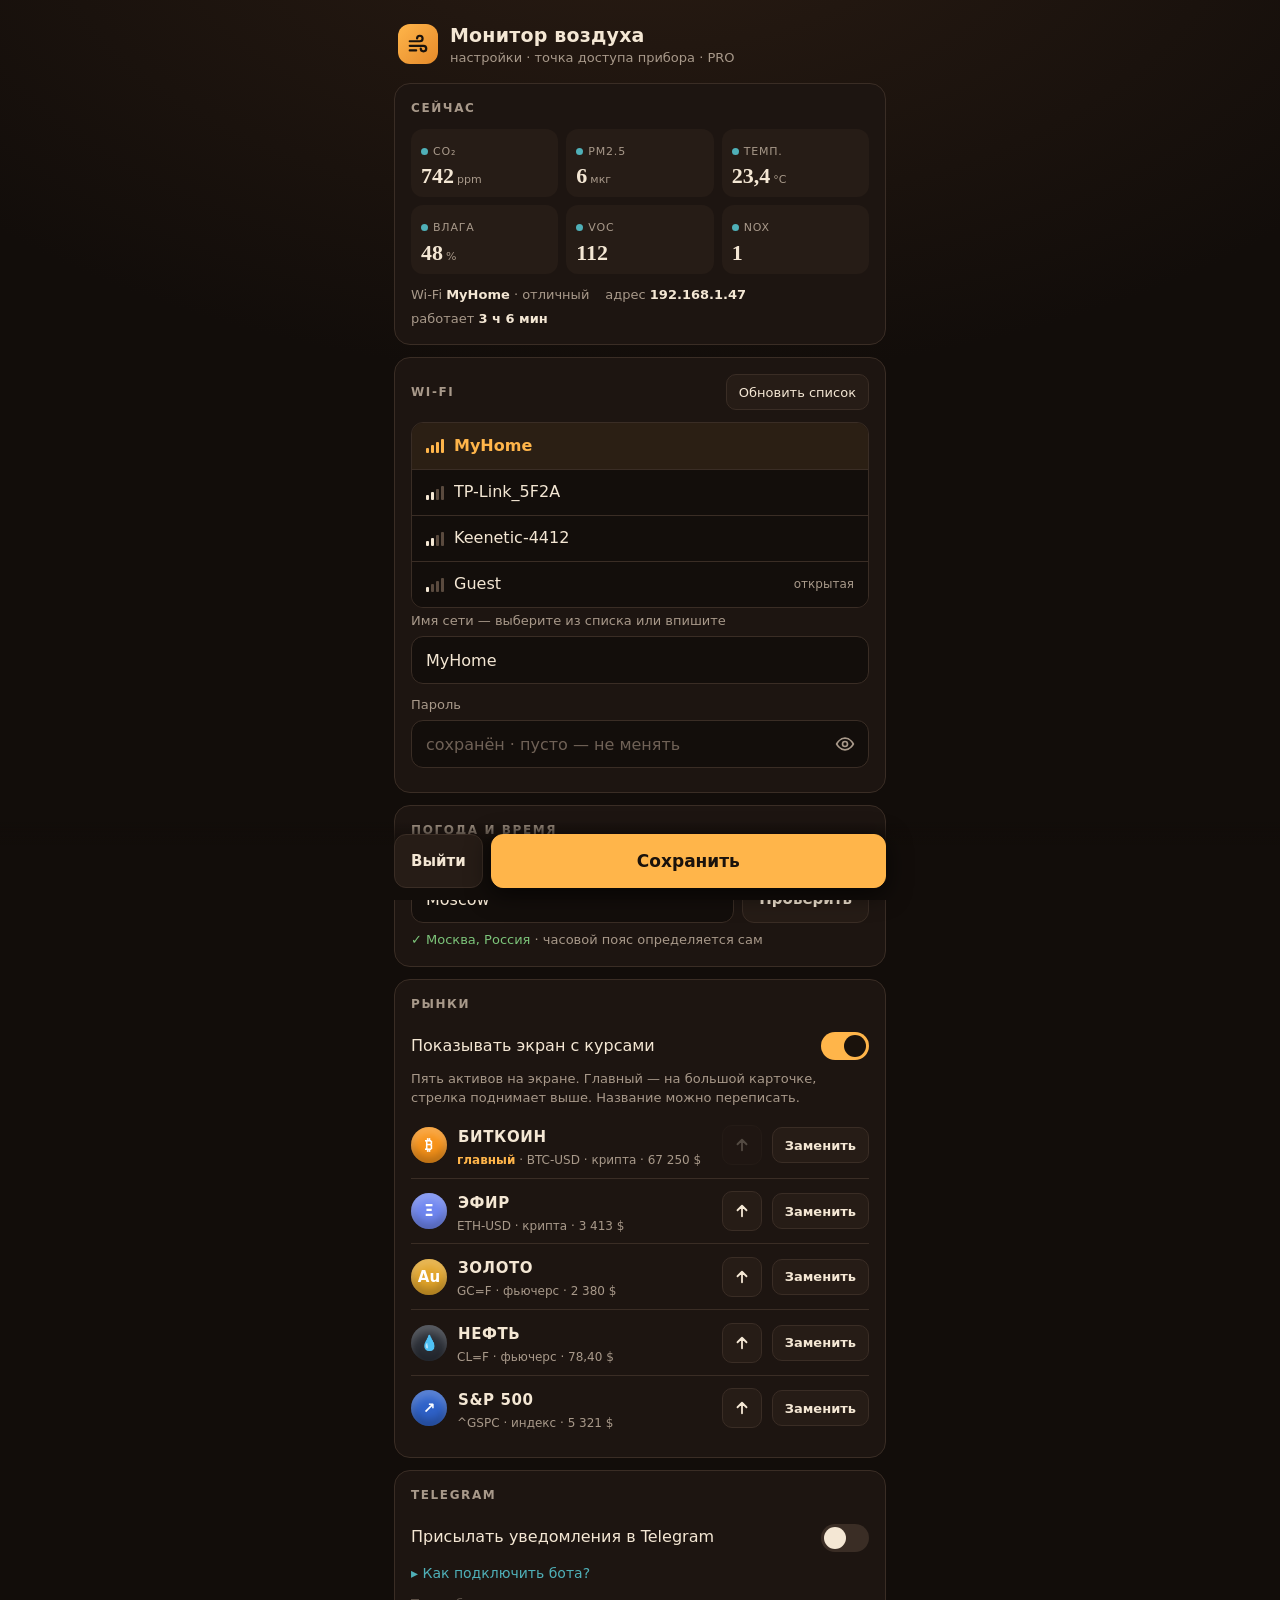
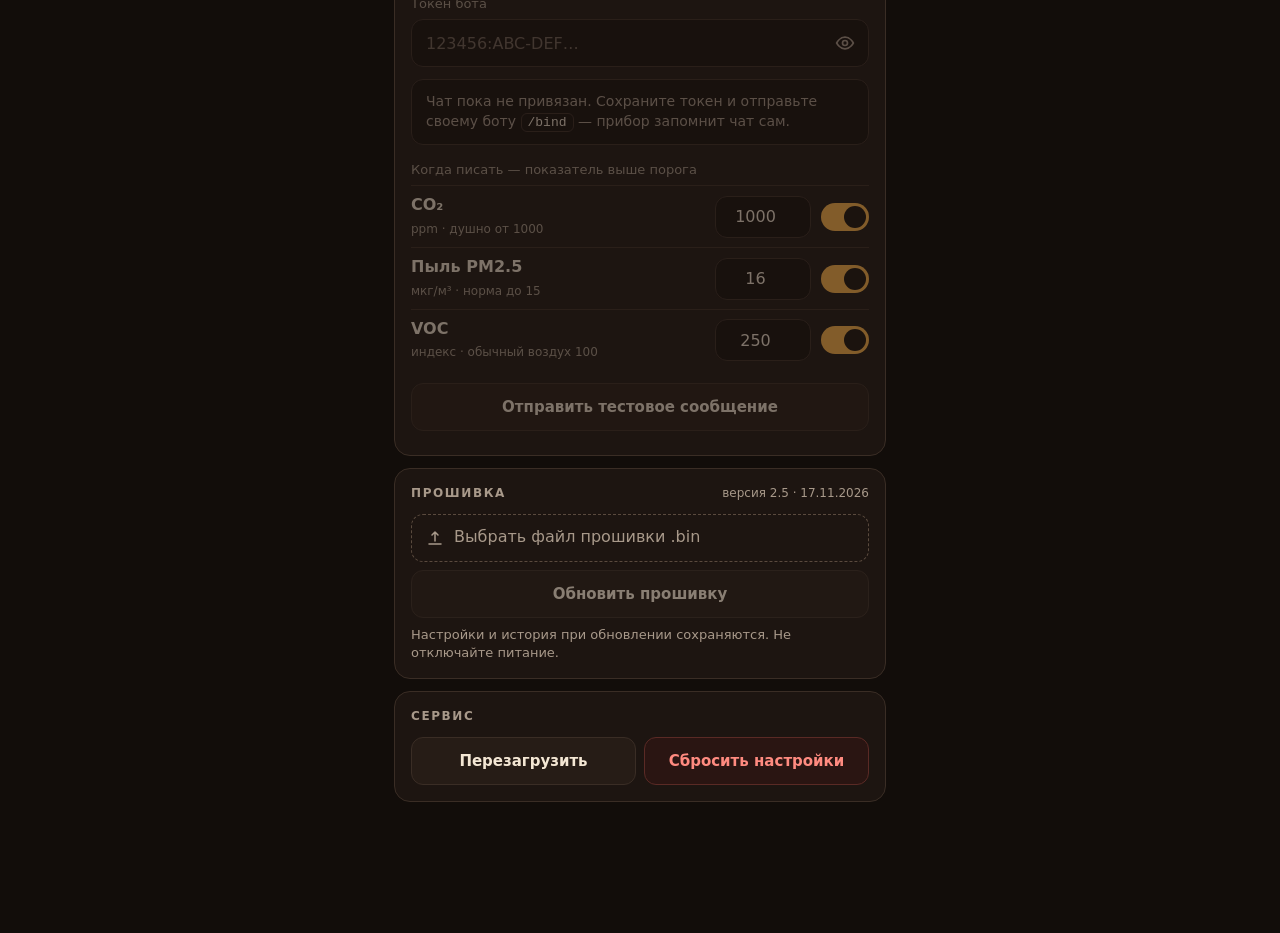
==== web/index.html @ 569e9f5d "Монитор воздуха 2.5: бесплатная версия и сайт-прошивальщик Co-Authored-By: Claude Opus 5.5 <noreply@" ====
<!doctype html>
<html lang="ru">
<head>
<meta charset="utf-8">
<meta name="viewport" content="width=device-width,initial-scale=1,viewport-fit=cover">
<meta name="theme-color" content="#16100d">
<title>Монитор воздуха</title>
<style>
:root{--bg:#120d0a;--card:#1d1511;--card2:#261c16;--line:#3a2d25;--cr:#f4e7d4;--dim:#a8998a;--am:#ffb54a;--tl:#4fb0b8;--rd:#e5483b;--gr:#7cc47a}
*{box-sizing:border-box;-webkit-tap-highlight-color:transparent}
html{background:var(--bg)}
body{margin:0;font:16px/1.4 system-ui,-apple-system,"Segoe UI",Roboto,sans-serif;color:var(--cr);background:radial-gradient(900px 500px at 50% -120px,#2a1c13,transparent) var(--bg);min-height:100vh}
main{max-width:520px;margin:0 auto;padding:18px 14px 120px}
header{display:flex;align-items:center;gap:12px;margin:4px 4px 16px}
.logo{width:40px;height:40px;border-radius:12px;background:linear-gradient(135deg,#ffb54a,#e58a2a);display:grid;place-items:center;flex:none}
h1{font-size:19px;margin:0;letter-spacing:.2px}
.sub{font-size:13px;color:var(--dim)}
.card{background:var(--card);border:1px solid var(--line);border-radius:16px;padding:16px;margin-bottom:12px}
h2{font-size:12px;letter-spacing:1.6px;text-transform:uppercase;color:var(--dim);margin:0 0 12px;display:flex;align-items:center;gap:8px;font-weight:700}
h2 .r{margin-left:auto;text-transform:none;letter-spacing:0;font-weight:500}
.grid{display:grid;grid-template-columns:repeat(3,1fr);gap:8px}
.tile{background:var(--card2);border-radius:12px;padding:10px 10px 9px;min-width:0}
.tile b{display:block;font:600 22px/1.1 Georgia,"Times New Roman",serif;margin-top:3px;white-space:nowrap}
.tile b small{font:500 11px system-ui,sans-serif;color:var(--dim);margin-left:3px}
.tile span{font-size:11px;letter-spacing:.8px;color:var(--dim);text-transform:uppercase;white-space:nowrap}
.tile i{display:inline-block;width:7px;height:7px;border-radius:50%;margin-right:5px;background:var(--tl)}
.tile.w i{background:var(--am)}.tile.b i{background:var(--rd)}.tile.x i{background:#5a4a3e}.tile.x b{color:var(--dim)}
.meta{display:flex;flex-wrap:wrap;gap:6px 16px;margin-top:12px;font-size:13px;color:var(--dim)}
.meta b{color:var(--cr);font-weight:600}
label.f{display:block;font-size:13px;color:var(--dim);margin:12px 0 6px}
label.f:first-of-type{margin-top:0}
input[type=text],input[type=password],input[type=number]{width:100%;height:48px;padding:0 14px;font:inherit;color:var(--cr);background:#130e0b;border:1px solid var(--line);border-radius:12px;outline:none}
input:focus{border-color:var(--am);box-shadow:0 0 0 3px #ffb54a26}
input::placeholder{color:#6f6156}
.row{display:flex;gap:8px}.row>input{flex:1;min-width:0}
.pw{position:relative}.pw input{padding-right:50px}
.pw button{position:absolute;right:2px;top:2px;width:44px;height:44px;background:none;border:0;color:var(--dim);cursor:pointer;display:grid;place-items:center}
.btn{height:48px;padding:0 16px;font:600 15px system-ui,sans-serif;border-radius:12px;border:1px solid var(--line);background:var(--card2);color:var(--cr);cursor:pointer;white-space:nowrap}
.btn:active{transform:scale(.98)}.btn[disabled]{opacity:.5}
.btn.p{background:var(--am);border-color:var(--am);color:#1a120c}
.btn.d{color:#ff8b80;border-color:#5a2a25;background:#2a1512}
.btn.s{height:36px;padding:0 12px;font-size:13px;border-radius:10px}
.nets{margin:0 0 4px;padding:0;list-style:none;border:1px solid var(--line);border-radius:12px;overflow:hidden}
.nets li{display:flex;align-items:center;gap:10px;padding:0 14px;height:46px;cursor:pointer;border-top:1px solid var(--line);background:#130e0b}
.nets li:first-child{border-top:0}
.nets li.on{background:#2b1f14;color:var(--am);font-weight:600}
.nets li span{flex:1;overflow:hidden;text-overflow:ellipsis;white-space:nowrap}
.nets li em{font-style:normal;font-size:12px;color:var(--dim)}
.bars{display:flex;align-items:flex-end;gap:2px;height:14px}
.bars u{width:3px;background:#5a4a3e;border-radius:1px}.bars u.y{background:currentColor}
.hint{font-size:13px;color:var(--dim);margin-top:8px}
.ok{color:var(--gr)}.er{color:#ff8b80}
.sw{display:flex;align-items:center;gap:12px;min-height:44px;cursor:pointer}
.sw span{flex:1}
.sw input{appearance:none;-webkit-appearance:none;width:48px;height:28px;border-radius:14px;background:#3a2d25;position:relative;margin:0;transition:.2s;flex:none;cursor:pointer}
.sw input:after{content:"";position:absolute;left:3px;top:3px;width:22px;height:22px;border-radius:50%;background:var(--cr);transition:.2s}
.sw input:checked{background:var(--am)}.sw input:checked:after{left:23px;background:#1a120c}
.th{display:grid;grid-template-columns:1fr 96px 48px;gap:10px;align-items:center;padding:8px 0;border-top:1px solid var(--line)}
.th div b{display:block;font-weight:600}.th div small{color:var(--dim);font-size:12px}
.th input[type=number]{height:42px;text-align:center;padding:0 6px}
.off{opacity:.45;pointer-events:none}
.pro-b{display:none;margin-left:8px;padding:2px 7px;border-radius:6px;background:var(--am);color:#1a120c;font-size:11px;font-weight:700;letter-spacing:.06em}
.lockmsg{display:none;align-items:center;gap:10px;margin:2px 0 12px;padding:10px 12px;border-radius:12px;background:var(--card2);border:1px dashed var(--line);color:var(--dim);font-size:14px;line-height:1.35}
.lockmsg a{margin-left:auto;white-space:nowrap;color:#1a120c;background:var(--am);border-radius:10px;padding:8px 12px;font-weight:600;text-decoration:none}
.card.lock .pro-b{display:inline-block}.card.lock .lockmsg{display:flex}
.card.lock>*:not(h2):not(.lockmsg){opacity:.32;pointer-events:none;filter:saturate(.4);user-select:none}
.mk{display:flex;align-items:center;gap:10px;padding:9px 0;border-top:1px solid var(--line)}
.mk:first-child{border-top:0}
.disc{width:36px;height:36px;border-radius:50%;display:grid;place-items:center;color:#fff;font:800 15px system-ui,sans-serif;flex:none;box-shadow:inset 0 7px 9px #ffffff38,inset 0 -7px 9px #0000003d}
.mk .nm{flex:1;min-width:0}
.mk .nm input{height:30px;padding:0 8px;margin-left:-8px;border-radius:8px;font:700 15px system-ui,sans-serif;letter-spacing:.6px;background:transparent;border-color:transparent;text-transform:uppercase}
.mk .nm input:focus{background:#130e0b;border-color:var(--am)}
.mk .nm small{display:block;font-size:12px;color:var(--dim);white-space:nowrap;overflow:hidden;text-overflow:ellipsis}
.mk .nm small b{color:var(--am);font-weight:600}
.ib{width:40px;height:40px;border-radius:10px;border:1px solid var(--line);background:var(--card2);color:var(--cr);display:grid;place-items:center;cursor:pointer;flex:none;padding:0}
.ib[disabled]{opacity:.25}
#sheet{position:fixed;inset:0;background:#000b;display:none;z-index:5}
#sheet.v{display:block}
#sheet>div{position:absolute;left:0;right:0;bottom:0;top:8vh;max-width:520px;margin:0 auto;background:var(--card);border:1px solid var(--line);border-bottom:0;border-radius:20px 20px 0 0;padding:16px 16px 0;display:flex;flex-direction:column}
#sheet h3{margin:0 0 12px;font-size:17px;display:flex;align-items:center}
#sheet h3 button{margin-left:auto}
.chips{display:flex;flex-wrap:wrap;gap:6px;margin:12px 0 4px}
.chips button{height:34px;padding:0 12px;border-radius:17px;border:1px solid var(--line);background:var(--card2);color:var(--cr);font:500 13px system-ui,sans-serif;cursor:pointer}
#res{list-style:none;margin:10px -16px 0;padding:0 16px 24px;overflow-y:auto;flex:1}
#res li{display:flex;align-items:center;gap:12px;padding:10px 0;border-top:1px solid var(--line);cursor:pointer}
#res li>div:not(.disc){flex:1;min-width:0}
#res li b{display:block;white-space:nowrap;overflow:hidden;text-overflow:ellipsis}
#res li small{color:var(--dim);font-size:12px}
#res li em{font-style:normal;font-size:11px;letter-spacing:.6px;text-transform:uppercase;color:var(--tl);border:1px solid #2c5b60;border-radius:8px;padding:2px 7px;white-space:nowrap}
#res .sub{padding:16px 0}
.bind{display:flex;align-items:center;gap:10px;margin-top:12px;padding:12px 14px;background:#130e0b;border:1px solid var(--line);border-radius:12px;font-size:14px;color:var(--dim)}.bind div{flex:1}.bind small{display:block;font-size:12px}
details{margin-top:10px;font-size:14px;color:var(--dim)}
details summary{cursor:pointer;color:var(--tl);list-style:none}
details ol{margin:8px 0 0;padding-left:20px}details li{margin:4px 0}
code{background:#130e0b;border:1px solid var(--line);border-radius:6px;padding:1px 6px;color:var(--cr);font-size:13px}
.file{display:flex;align-items:center;gap:10px;height:48px;padding:0 14px;border:1px dashed #5a4a3e;border-radius:12px;color:var(--dim);cursor:pointer;overflow:hidden;white-space:nowrap}
.file input{display:none}
.prog{height:8px;background:#130e0b;border-radius:4px;overflow:hidden;margin-top:10px;display:none}.prog i{display:block;height:100%;width:0;background:var(--am);transition:width .2s}
.svc{display:grid;grid-template-columns:1fr 1fr;gap:8px}
footer{position:fixed;left:0;right:0;bottom:0;padding:12px 14px calc(12px + env(safe-area-inset-bottom));background:linear-gradient(transparent,var(--bg) 30%)}
footer div{max-width:492px;margin:0 auto;display:flex;gap:8px}
footer .p{flex:1;height:54px;font-size:17px;box-shadow:0 6px 24px #000a}
footer .btn:not(.p){height:54px}
#toast{position:fixed;left:50%;bottom:92px;transform:translate(-50%,20px);background:#f4e7d4;color:#1a120c;padding:10px 16px;border-radius:12px;font-weight:600;font-size:14px;opacity:0;transition:.25s;pointer-events:none;max-width:90vw;text-align:center}
#toast.v{opacity:1;transform:translate(-50%,0)}
#done{position:fixed;inset:0;background:var(--bg);display:none;place-items:center;text-align:center;padding:30px}
#done b{display:block;font-size:22px;margin:14px 0 8px}
@media(max-width:360px){.grid{grid-template-columns:repeat(2,1fr)}.th{grid-template-columns:1fr 80px 48px}}
</style>
</head>
<body>
<main>
<header>
  <div class="logo"><svg width="22" height="22" viewBox="0 0 24 24" fill="none" stroke="#1a120c" stroke-width="2.4" stroke-linecap="round"><path d="M3 9h11a3 3 0 1 0-3-3M3 14h15a3 3 0 1 1-3 3M3 19h7"/></svg></div>
  <div><h1>Монитор воздуха</h1><div class="sub" id="where">настройки</div></div>
</header>

<section class="card">
  <h2>Сейчас <span class="r" id="upd"></span></h2>
  <div class="grid" id="live"></div>
  <div class="meta" id="meta"></div>
</section>

<form id="f" autocomplete="off">
<section class="card">
  <h2>Wi-Fi <button type="button" class="btn s r" id="rescan">Обновить список</button></h2>
  <ul class="nets" id="nets"></ul>
  <label class="f" for="ssid">Имя сети — выберите из списка или впишите</label>
  <input type="text" id="ssid" name="ssid" maxlength="31" autocapitalize="off" spellcheck="false">
  <label class="f" for="password">Пароль</label>
  <div class="pw"><input type="password" id="password" name="password" maxlength="63" autocapitalize="off" spellcheck="false"><button type="button" data-eye="password" aria-label="показать пароль"></button></div>
  <div class="hint" id="pwhint"></div>
</section>

<section class="card" data-pro>
  <h2>Погода и время<span class="pro-b">PRO</span></h2>
  <div class="lockmsg"><span>🔒 Есть в PRO-версии</span><a class="prolink" target="_blank" rel="noopener">Получить PRO</a></div>
  <label class="f" for="city">Город — по-русски или латиницей</label>
  <div class="row"><input type="text" id="city" name="city" maxlength="31"><button type="button" class="btn" id="chk">Проверить</button></div>
  <div class="hint" id="cityres">Часовой пояс прибор определит сам по городу.</div>
</section>

<section class="card" data-pro>
  <h2>Рынки<span class="pro-b">PRO</span></h2>
  <div class="lockmsg"><span>🔒 Есть в PRO-версии</span><a class="prolink" target="_blank" rel="noopener">Получить PRO</a></div>
  <label class="sw"><span>Показывать экран с курсами</span><input type="checkbox" id="mk_on" name="mk_on"></label>
  <div id="mkbox">
    <div class="hint" style="margin:2px 0 6px">Пять активов на экране. Главный — на большой карточке, стрелка поднимает выше. Название можно переписать.</div>
    <div id="mklist"></div>
  </div>
</section>

<section class="card" data-pro>
  <h2>Telegram<span class="pro-b">PRO</span></h2>
  <div class="lockmsg"><span>🔒 Есть в PRO-версии</span><a class="prolink" target="_blank" rel="noopener">Получить PRO</a></div>
  <label class="sw"><span>Присылать уведомления в Telegram</span><input type="checkbox" id="tg" name="telegram_enabled"></label>
  <details style="margin:4px 0 12px"><summary>▸ Как подключить бота?</summary><ol>
      <li>В Telegram найдите <code>@BotFather</code>, отправьте <code>/newbot</code>, придумайте имя.</li>
      <li>Скопируйте токен, который он пришлёт, в поле выше.</li>
      <li>Сохраните, откройте своего бота и отправьте ему <code>/bind</code> — прибор сам запомнит ваш чат, вписывать ничего не нужно.</li>
    </ol></details>
  <div id="tgbox">
    <label class="f" for="tok">Токен бота</label>
    <div class="pw"><input type="password" id="tok" name="telegram_token" maxlength="95" autocapitalize="off" spellcheck="false"><button type="button" data-eye="tok" aria-label="показать токен"></button></div>
    <input type="hidden" id="chat" name="telegram_chat_id">
    <div class="bind" id="bind"></div>
    <label class="f" style="margin-top:16px">Когда писать — показатель выше порога</label>
    <div class="th"><div><b>CO₂</b><small>ppm · душно от 1000</small></div><input type="number" name="th_co2" id="th_co2" min="600" max="5000" step="50" inputmode="numeric"><label class="sw"><input type="checkbox" name="al_co2" id="al_co2"></label></div>
    <div class="th"><div><b>Пыль PM2.5</b><small>мкг/м³ · норма до 15</small></div><input type="number" name="th_pm" id="th_pm" min="5" max="500" inputmode="numeric"><label class="sw"><input type="checkbox" name="al_pm" id="al_pm"></label></div>
    <div class="th"><div><b>VOC</b><small>индекс · обычный воздух 100</small></div><input type="number" name="th_voc" id="th_voc" min="110" max="500" step="10" inputmode="numeric"><label class="sw"><input type="checkbox" name="al_voc" id="al_voc"></label></div>
    <button type="button" class="btn" id="tgtest" style="width:100%;margin-top:12px">Отправить тестовое сообщение</button>
    <div class="hint" id="tgres"></div>
  </div>
</section>
</form>

<section class="card">
  <h2>Прошивка <span class="r" id="fw"></span></h2>
  <label class="file"><svg width="18" height="18" viewBox="0 0 24 24" fill="none" stroke="currentColor" stroke-width="2" stroke-linecap="round"><path d="M12 16V4m0 0l-4 4m4-4l4 4M4 20h16"/></svg><span id="fname">Выбрать файл прошивки .bin</span><input type="file" id="bin" accept=".bin"></label>
  <button type="button" class="btn" id="flash" style="width:100%;margin-top:8px" disabled>Обновить прошивку</button>
  <div class="prog" id="prog"><i></i></div>
  <div class="hint" id="fwres">Настройки и история при обновлении сохраняются. Не отключайте питание.</div>
</section>

<section class="card">
  <h2>Сервис</h2>
  <div class="svc"><button type="button" class="btn" id="reboot">Перезагрузить</button><button type="button" class="btn d" id="reset">Сбросить настройки</button></div>
</section>
</main>

<footer><div><button type="button" class="btn" id="exit" style="display:none">Выйти</button><button type="submit" form="f" class="btn p" id="save">Сохранить</button></div></footer>
<div id="sheet"><div>
  <h3><span id="sh_t">Выбрать актив</span><button type="button" class="btn s" id="sh_x">Закрыть</button></h3>
  <input type="text" id="q" placeholder="Apple, TSLA, bitcoin, gold, EURUSD…" autocapitalize="off" autocomplete="off" spellcheck="false">
  <div class="chips" id="chips"></div>
  <ul id="res"></ul>
</div></div>
<div id="toast"></div>
<div id="done"><div><svg width="56" height="56" viewBox="0 0 24 24" fill="none" stroke="#ffb54a" stroke-width="2" stroke-linecap="round"><path d="M5 12.5l4.5 4.5L19 7.5"/></svg><b id="dt"></b><div class="sub" id="ds"></div></div></div>

<script>
// Демо-данные: показываются, когда страница открыта не с прибора (макет на компьютере)
const DEMO={mode:"ap",fw:"2.5 · 17.11.2026",pro:!/[?&]free/.test(location.search),proUrl:"https://boosty.to/",up:186,wifi:{ok:true,ssid:"MyHome",rssi:-58,ip:"192.168.1.47"},
 live:{co2:[742,0],pm:[6,0],t:[23.4,0],h:[48,0],voc:[112,0],nox:[1,0]},
 cfg:{ssid:"MyHome",hasPass:true,city:"Moscow",cityShown:"Москва, Россия",tg:false,hasTok:false,chat:"",thCO2:1000,thPM:16,thVOC:250,alCO2:true,alPM:true,alVOC:true}};
const POP=[["BTC-USD","БИТКОИН","BTC","c"],["ETH-USD","ЭФИР","ETH","c"],["SOL-USD","SOLANA","SOL","c"],["GC=F","ЗОЛОТО","XAU","f"],["SI=F","СЕРЕБРО","XAG","f"],["CL=F","НЕФТЬ","WTI","f"],["BZ=F","BRENT","BRENT","f"],["^GSPC","S&P 500","SPX","i"],["^IXIC","NASDAQ","IXIC","i"],["AAPL","APPLE","AAPL","e"],["NVDA","NVIDIA","NVDA","e"],["TSLA","TESLA","TSLA","e"],["EURUSD=X","EUR/USD","EURUSD","x"],["GEL=X","USD/GEL","USDGEL","x"]];
const KN={c:"крипта",e:"акция",t:"фонд",i:"индекс",f:"фьючерс",x:"валюта"};
const SPEC={"BTC-USD":["#F7931A","₿"],"ETH-USD":["#6F86F0","Ξ"],"GC=F":["#E2A52A","Au"],"CL=F":["#2C3038","💧"],"BZ=F":["#2C3038","💧"]};
const MC=["#3B82C4","#8E5BD0","#2FA58A","#D0603A","#C24A7A","#5B6FD6","#3F9A4E","#B8862B"];
let MK=[],slot=0,qt;
DEMO.mk={on:true,list:POP.filter((x,i)=>[0,1,3,5,7].includes(i)).map((x,i)=>({s:x[0],n:x[1],t:x[2],k:x[3],p:[67250,3412.5,2380,78.4,5321][i],c:"USD"}))};
const DEMO_NETS=[{s:"MyHome",r:-58,l:1},{s:"TP-Link_5F2A",r:-71,l:1},{s:"Keenetic-4412",r:-79,l:1},{s:"Guest",r:-86,l:0}];
let demo=false,S;
const $=id=>document.getElementById(id);
const eyeOn='<svg width="20" height="20" viewBox="0 0 24 24" fill="none" stroke="currentColor" stroke-width="2"><path d="M2 12s3.6-7 10-7 10 7 10 7-3.6 7-10 7S2 12 2 12z"/><circle cx="12" cy="12" r="3"/></svg>';
function toast(t){const e=$("toast");e.textContent=t;e.classList.add("v");clearTimeout(toast.t);toast.t=setTimeout(()=>e.classList.remove("v"),2600)}
async function api(u,o){if(demo)throw 0;const r=await fetch(u,Object.assign({cache:"no-store"},o));if(!r.ok)throw r.status;return r.json()}
function bars(r){const n=r>-60?4:r>-70?3:r>-80?2:1;let h='<div class="bars">';for(let i=1;i<=4;i++)h+='<u style="height:'+(2+i*3)+'px"'+(i<=n?' class="y"':'')+'></u>';return h+'</div>'}
function sig(r){return r>-60?"отличный":r>-70?"хороший":r>-80?"слабый":"очень слабый"}
function upt(m){const d=Math.floor(m/1440),h=Math.floor(m%1440/60);return d?d+" д "+h+" ч":h?h+" ч "+m%60+" мин":m+" мин"}
function live(){
  const L=S.live,T=[["CO₂",L.co2,"ppm",0],["PM2.5",L.pm,"мкг",0],["Темп.",L.t,"°C",1],["Влага",L.h,"%",0],["VOC",L.voc,"",0],["NOx",L.nox,"",0]];
  $("live").innerHTML=T.map(([n,v,u,d])=>{const ok=v&&v[0]!=null,c=!ok?"x":v[1]==2?"b":v[1]==1?"w":"";
    return '<div class="tile '+c+'"><span><i></i>'+n+'</span><b>'+(ok?v[0].toFixed(d).replace(".",","):"—")+(ok&&u?'<small>'+u+'</small>':'')+'</b></div>'}).join("");
  const w=S.wifi;
  $("meta").innerHTML=(w.ok?'<span>Wi-Fi <b>'+w.ssid+'</b> · '+sig(w.rssi)+'</span><span>адрес <b>'+w.ip+'</b></span>':'<span class="er">Wi-Fi не подключён</span>')+'<span>работает <b>'+upt(S.up)+'</b></span>';
  $("fw").textContent="версия "+S.fw;
}
function nets(a){
  const cur=$("ssid").value;
  $("nets").innerHTML=a.length?a.map(n=>'<li class="'+(n.s==cur?"on":"")+'" data-s="'+n.s.replace(/"/g,"&quot;")+'">'+bars(n.r)+'<span>'+n.s.replace(/</g,"&lt;")+'</span><em>'+(n.l?"":"открытая")+'</em></li>').join(""):'<li><span class="sub">Сети не найдены</span></li>';
}
async function scan(){
  $("nets").innerHTML='<li><span class="sub">Ищу сети…</span></li>';
  try{nets(await api("/api/scan"))}catch(e){demo?setTimeout(()=>nets(DEMO_NETS),500):nets([])}
}
function bind(){const c=$("chat").value;
  $("bind").innerHTML=c?'<div><span class="ok">✓ Чат привязан</span><small>ID '+c.replace(/</g,"&lt;")+'</small></div><button type="button" class="btn s" id="unb">Отвязать</button>'
    :'<div>Чат пока не привязан. Сохраните токен и отправьте своему боту <code>/bind</code> — прибор запомнит чат сам.</div>';
  if(c)$("unb").onclick=()=>{$("chat").value="";bind();toast("Чат отвяжется после «Сохранить»")}}
function esc(t){return String(t).replace(/&/g,"&amp;").replace(/</g,"&lt;").replace(/"/g,"&quot;")}
function fnv(t){let h=2166136261;for(const c of new TextEncoder().encode(t))h=Math.imul(h^c,16777619)>>>0;return h}
function disc(m){const sp=SPEC[m.s];let c,g;                       // как на экране прибора: свой значок у известных, у остальных буква
  if(sp){c=sp[0];g=sp[1]}else if(m.k=="i"||m.s[0]=="^"){c="#2F62C9";g="↗"}else{c=MC[fnv(m.s)%8];g=(m.n||m.t||"?")[0]}
  return '<div class="disc" style="background:'+c+'">'+esc(g)+'</div>'}
function clean(t){return t.toUpperCase().replace(/[^A-ZА-ЯЁ0-9 &.\/\-]/g,"").replace(/\s+/g," ").slice(0,12)}
function label(n,tick){const t=clean(n.toUpperCase().replace(/[,.]? (INC|CORPORATION|CORP|LTD|LIMITED|PLC|HOLDINGS|GROUP|COMPANY|CO|N\.V|S\.A|AG|SE|USD|CLASS [A-Z])\b.*$/,"")).trim();return t||tick}
function tickOf(s){return s.replace(/^\^/,"").replace(/(-USD|=F|=X)$/,"").slice(0,9)}
function price(v){return v>=1000?Math.round(v).toLocaleString("ru-RU"):v.toFixed(v>=10?2:v>=1?3:4).replace(".",",")}
function mkbox(){$("mkbox").classList.toggle("off",!$("mk_on").checked)}
function mkrender(){
  $("mklist").innerHTML=MK.map((m,i)=>'<div class="mk">'+disc(m)+'<div class="nm"><input type="text" name="mk_n'+i+'" data-i="'+i+'" maxlength="12" value="'+esc(m.n)+'" aria-label="название на экране">'
    +'<small>'+(i?"":"<b>главный</b> · ")+esc(m.s)+" · "+(KN[m.k]||"")+(m.p?" · "+price(m.p)+(m.c&&m.c!="USD"?" "+esc(m.c):" $"):"")+'</small></div>'
    +'<input type="hidden" name="mk_s'+i+'" value="'+esc(m.s)+'"><input type="hidden" name="mk_t'+i+'" value="'+esc(m.t)+'"><input type="hidden" name="mk_k'+i+'" value="'+esc(m.k)+'">'
    +'<button type="button" class="ib" data-up="'+i+'"'+(i?"":" disabled")+' aria-label="выше"><svg width="18" height="18" viewBox="0 0 24 24" fill="none" stroke="currentColor" stroke-width="2.4" stroke-linecap="round"><path d="M12 19V5m0 0l-6 6m6-6l6 6"/></svg></button>'
    +'<button type="button" class="btn s" data-ch="'+i+'">Заменить</button></div>').join("")}
function sheet(i){slot=i;$("sh_t").textContent="Заменить «"+MK[i].n+"»";$("q").value="";$("res").innerHTML="";
  $("chips").innerHTML=POP.map((x,j)=>'<button type="button" data-p="'+j+'">'+esc(x[1])+'</button>').join("");$("chips").style.display="";
  $("sheet").classList.add("v");setTimeout(()=>$("q").focus(),50)}
function pick(m){const j=MK.findIndex(x=>x.s==m.s);if(j>=0&&j!=slot)MK[j]=MK[slot];MK[slot]=m;$("sheet").classList.remove("v");mkrender();toast("«"+m.n+"» — не забудьте «Сохранить»")}
async function msearch(){const q=$("q").value.trim(),r=$("res");$("chips").style.display=q?"none":"";if(!q){r.innerHTML="";return}
  r.innerHTML='<li class="sub">Ищу…</li>';let a;
  try{a=demo?POP.filter(x=>(x[0]+x[1]).toLowerCase().includes(q.toLowerCase())).map(x=>({s:x[0],n:x[1],k:x[3],e:"демо"})):await api("/api/msearch?q="+encodeURIComponent(q))}
  catch(e){r.innerHTML='<li class="sub er">Нет интернета — поиск заработает, когда прибор подключится к Wi-Fi. Пока можно выбрать из популярных.</li>';$("chips").style.display="";return}
  if(q!=$("q").value.trim())return;
  r.innerHTML=a.length?a.map((x,j)=>'<li data-r="'+j+'">'+disc({s:x.s,n:label(x.n,tickOf(x.s)),k:x.k})+'<div><b>'+esc(x.n)+'</b><small>'+esc(x.s)+(x.e?" · "+esc(x.e):"")+'</small></div><em>'+(KN[x.k]||"")+'</em></li>').join(""):'<li class="sub">Ничего не нашлось — попробуйте название по-английски или тикер</li>';
  r.a=a}
function tgbox(){$("tgbox").classList.toggle("off",!$("tg").checked)}
function fill(){
  const c=S.cfg;
  $("where").textContent=(S.mode=="ap"?"настройки · точка доступа прибора":"настройки · air.local")+(S.pro?" · PRO":" · бесплатная версия");
  document.querySelectorAll("[data-pro]").forEach(e=>{e.classList.toggle("lock",!S.pro);e.querySelectorAll("input,button").forEach(i=>{if(!S.pro)i.disabled=true})});
  document.querySelectorAll(".prolink").forEach(a=>{if(S.proUrl)a.href=S.proUrl;else a.style.display="none"});
  $("exit").style.display=S.mode=="ap"?"":"none";
  $("ssid").value=c.ssid;$("city").value=c.city;
  $("password").placeholder=c.hasPass?"сохранён · пусто — не менять":"";
  $("pwhint").textContent=S.wifi.ok?"":"Прибор не смог подключиться — проверьте пароль.";$("pwhint").className="hint er";
  if(c.cityShown){$("cityres").innerHTML='<span class="ok">✓ '+c.cityShown+'</span> · часовой пояс определяется сам'}
  $("mk_on").checked=S.mk.on;MK=S.mk.list.map(x=>Object.assign({},x));mkrender();mkbox();
  $("tg").checked=c.tg;$("tok").placeholder=c.hasTok?"сохранён · пусто — не менять":"123456:ABC-DEF…";$("chat").value=c.chat;bind();
  $("th_co2").value=c.thCO2;$("th_pm").value=c.thPM;$("th_voc").value=c.thVOC;
  $("al_co2").checked=c.alCO2;$("al_pm").checked=c.alPM;$("al_voc").checked=c.alVOC;
  tgbox();live();
}
function done(t,s){$("dt").textContent=t;$("ds").textContent=s;$("done").style.display="grid"}
async function post(u,body){if(demo)return new Promise(r=>setTimeout(()=>r({ok:1}),600));const r=await fetch(u,{method:"POST",body});return r.json()}

document.querySelectorAll("[data-eye]").forEach(b=>{b.innerHTML=eyeOn;b.onclick=()=>{const i=$(b.dataset.eye);i.type=i.type=="password"?"text":"password";b.style.color=i.type=="text"?"var(--am)":""}});
$("nets").onclick=e=>{const li=e.target.closest("li[data-s]");if(!li)return;$("ssid").value=li.dataset.s;document.querySelectorAll("#nets li").forEach(x=>x.classList.toggle("on",x==li));$("password").value="";$("password").placeholder="";$("password").focus()};
$("rescan").onclick=scan;$("tg").onchange=tgbox;$("mk_on").onchange=mkbox;
$("mklist").onclick=e=>{const u=e.target.closest("[data-up]"),c=e.target.closest("[data-ch]");
  if(u){const i=+u.dataset.up;[MK[i-1],MK[i]]=[MK[i],MK[i-1]];mkrender()}else if(c)sheet(+c.dataset.ch)};
$("mklist").oninput=e=>{const i=e.target.dataset.i;if(i==null)return;const p=e.target.selectionStart;e.target.value=clean(e.target.value);e.target.setSelectionRange(p,p);MK[i].n=e.target.value};
$("mklist").addEventListener("change",e=>{const i=e.target.dataset.i;if(i==null)return;if(!MK[i].n.trim())MK[i].n=MK[i].t;mkrender()});
$("sh_x").onclick=()=>$("sheet").classList.remove("v");$("sheet").onclick=e=>{if(e.target.id=="sheet")$("sheet").classList.remove("v")};
$("q").oninput=()=>{clearTimeout(qt);qt=setTimeout(msearch,400)};
$("chips").onclick=e=>{const b=e.target.closest("[data-p]");if(b){const x=POP[+b.dataset.p];pick({s:x[0],n:x[1],t:x[2],k:x[3]})}};
$("res").onclick=e=>{const li=e.target.closest("[data-r]");if(li){const x=$("res").a[+li.dataset.r],t=tickOf(x.s);pick({s:x.s,n:label(x.n,t),t:t,k:x.k})}};
$("chk").onclick=async()=>{const q=$("city").value.trim(),r=$("cityres");if(!q)return;r.textContent="Ищу…";r.className="hint";
  try{const j=demo?await new Promise(z=>setTimeout(()=>z({ok:1,name:"Москва, Россия"}),600)):await api("/api/city?q="+encodeURIComponent(q));
    r.innerHTML=j.ok?'<span class="ok">✓ Найден: '+j.name+'</span>':'<span class="er">Такой город не нашёлся — проверьте название</span>'}
  catch(e){r.innerHTML='<span class="er">Нет интернета — проверю после подключения к Wi-Fi</span>'}};
$("tgtest").onclick=async()=>{const r=$("tgres");r.textContent="Отправляю…";r.className="hint";
  try{const j=await post("/api/tgtest",new URLSearchParams(new FormData($("f"))));r.innerHTML=j.ok?'<span class="ok">✓ '+(j.msg||'Отправлено — проверьте Telegram')+'</span>':'<span class="er">'+(j.err||"Не получилось")+'</span>'}
  catch(e){r.innerHTML='<span class="er">Нет связи с прибором</span>'}};
$("bin").onchange=e=>{const f=e.target.files[0];$("fname").textContent=f?f.name+" · "+(f.size/1048576).toFixed(1)+" МБ":"Выбрать файл прошивки .bin";$("flash").disabled=!f};
$("flash").onclick=()=>{const f=$("bin").files[0];if(!f||!confirm("Обновить прошивку файлом "+f.name+"?"))return;
  const p=$("prog"),bar=p.firstChild;p.style.display="block";$("flash").disabled=true;
  if(demo){let v=0;const t=setInterval(()=>{v+=8;bar.style.width=v+"%";if(v>=100){clearInterval(t);done("Прошивка обновлена","Прибор перезагружается…")}},120);return}
  const x=new XMLHttpRequest(),d=new FormData();d.append("fw",f);x.open("POST","/update");
  x.upload.onprogress=e=>bar.style.width=(e.loaded/e.total*100)+"%";
  x.onload=()=>x.status==200?done("Прошивка обновлена","Прибор перезагружается…"):($("fwres").innerHTML='<span class="er">Не получилось: '+x.responseText+'</span>',$("flash").disabled=false);
  x.onerror=()=>{$("fwres").innerHTML='<span class="er">Связь оборвалась — попробуйте ещё раз</span>';$("flash").disabled=false};x.send(d)};
$("reboot").onclick=async()=>{if(confirm("Перезагрузить прибор?")){await post("/api/restart");done("Перезагружаюсь","Через 10 секунд прибор снова в работе.")}};
$("reset").onclick=async()=>{if(confirm("Стереть Wi-Fi, город и Telegram? История показаний останется.")){await post("/api/reset");done("Настройки сброшены","Прибор перезагружается.")}};
$("exit").onclick=async()=>{await post("/api/exit");done("Вышли без изменений","Прибор возвращается к работе.")};
$("f").onsubmit=async e=>{e.preventDefault();
  if(!$("ssid").value.trim()){toast("Укажите сеть Wi-Fi");$("ssid").focus();return}
  if($("tg").checked&&!S.cfg.hasTok&&!$("tok").value.trim()){toast("Для Telegram нужен токен бота");$("tok").focus();return}
  $("save").disabled=true;$("save").textContent="Сохраняю…";
  try{const j=await post("/save",new URLSearchParams(new FormData($("f"))));
    j.restart?done("Сохранено","Прибор перезагружается и подключается к «"+$("ssid").value+"».") :(toast("Сохранено"),$("save").disabled=false,$("save").textContent="Сохранить",$("password").value="",$("tok").value="",demo||(S=await api("/api/state"),fill()));
    if(demo)done("Сохранено","Прибор перезагружается и подключается к «"+$("ssid").value+"».")}
  catch(x){toast("Нет связи с прибором");$("save").disabled=false;$("save").textContent="Сохранить"}};
(async()=>{try{S=await api("/api/state")}catch(e){demo=true;S=DEMO}
  fill();scan();
  if(!demo)setInterval(async()=>{try{const n=await api("/api/state");S.live=n.live;S.wifi=n.wifi;S.up=n.up;live();
    if(!$("sheet").classList.contains("v")&&!$("mklist").contains(document.activeElement)){let ch=0;n.mk.list.forEach((x,i)=>{if(MK[i]&&MK[i].s==x.s&&MK[i].p!=x.p){MK[i].p=x.p;MK[i].c=x.c;ch=1}});if(ch)mkrender()}if(n.cfg.chat&&n.cfg.chat!=S.cfg.chat){S.cfg.chat=n.cfg.chat;$("chat").value=n.cfg.chat;bind();toast("Чат привязан")}}catch(e){}},5000)})();
</script>
</body>
</html>
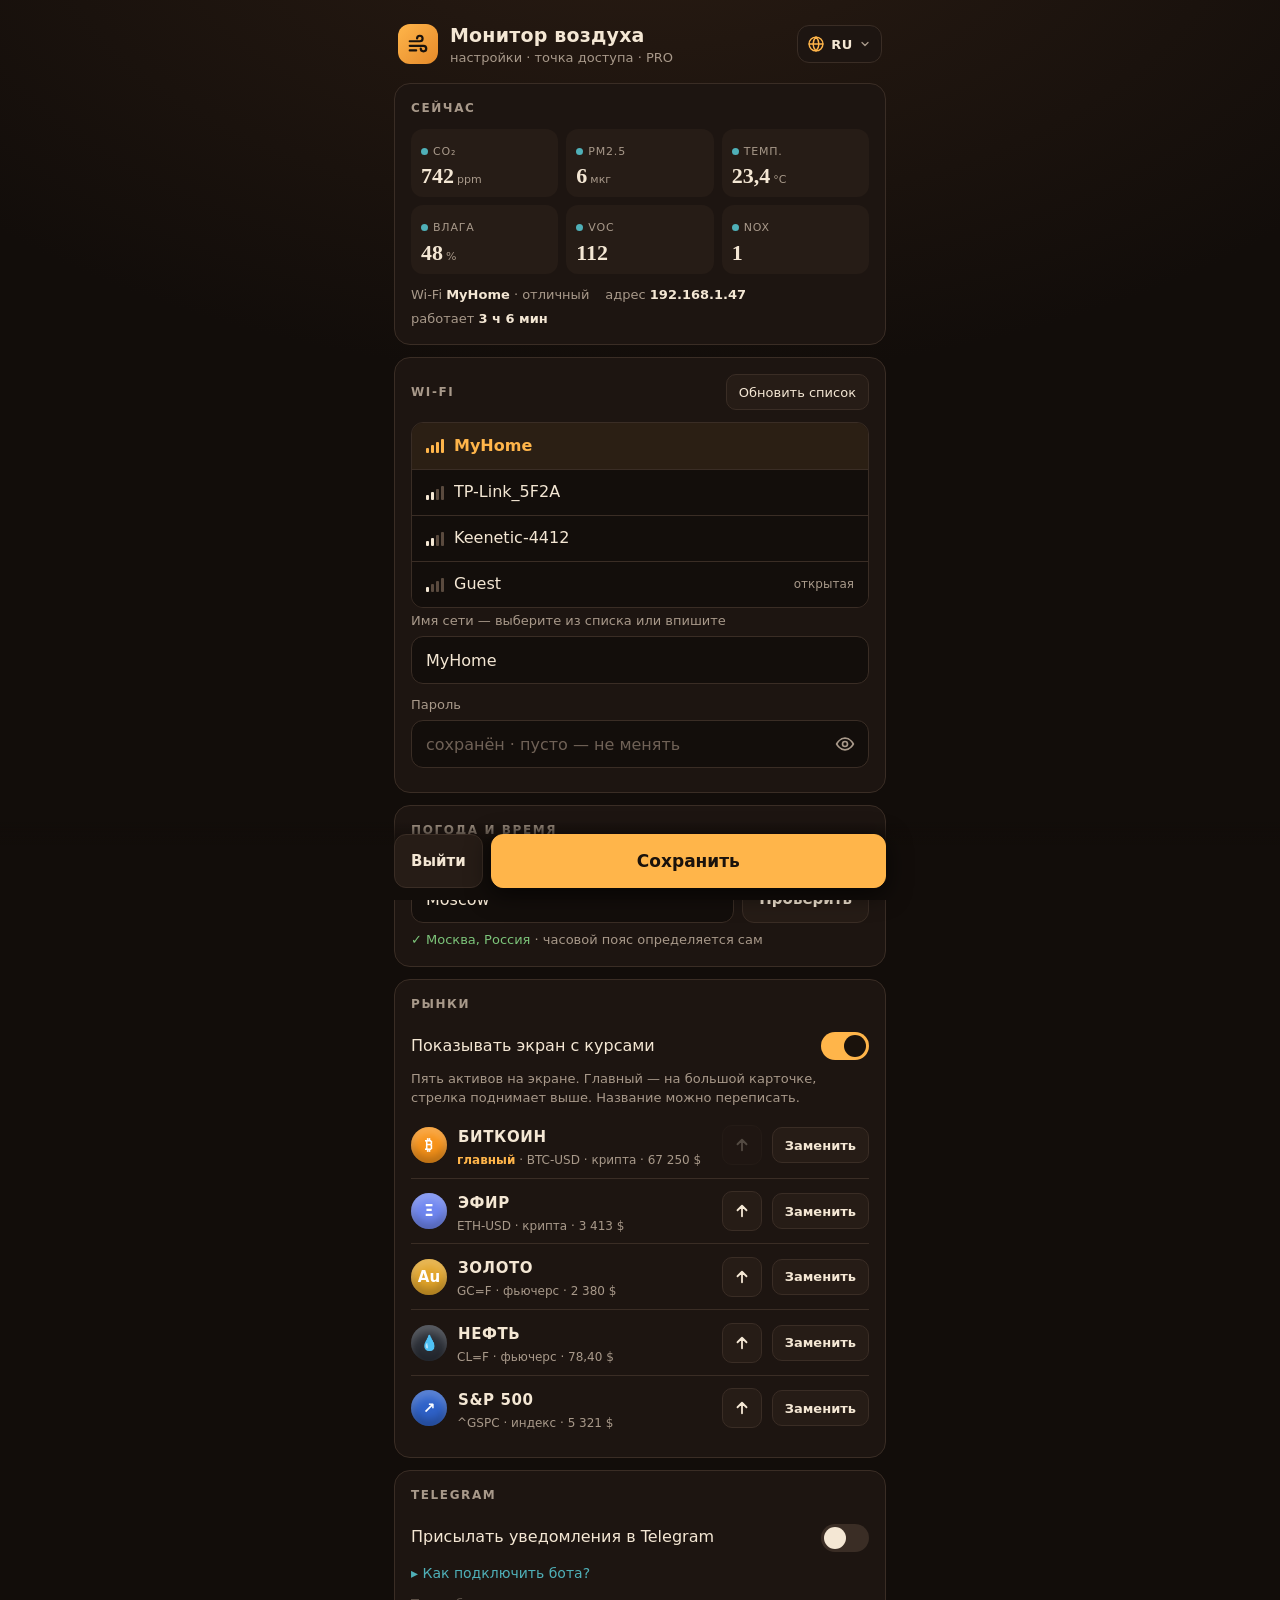
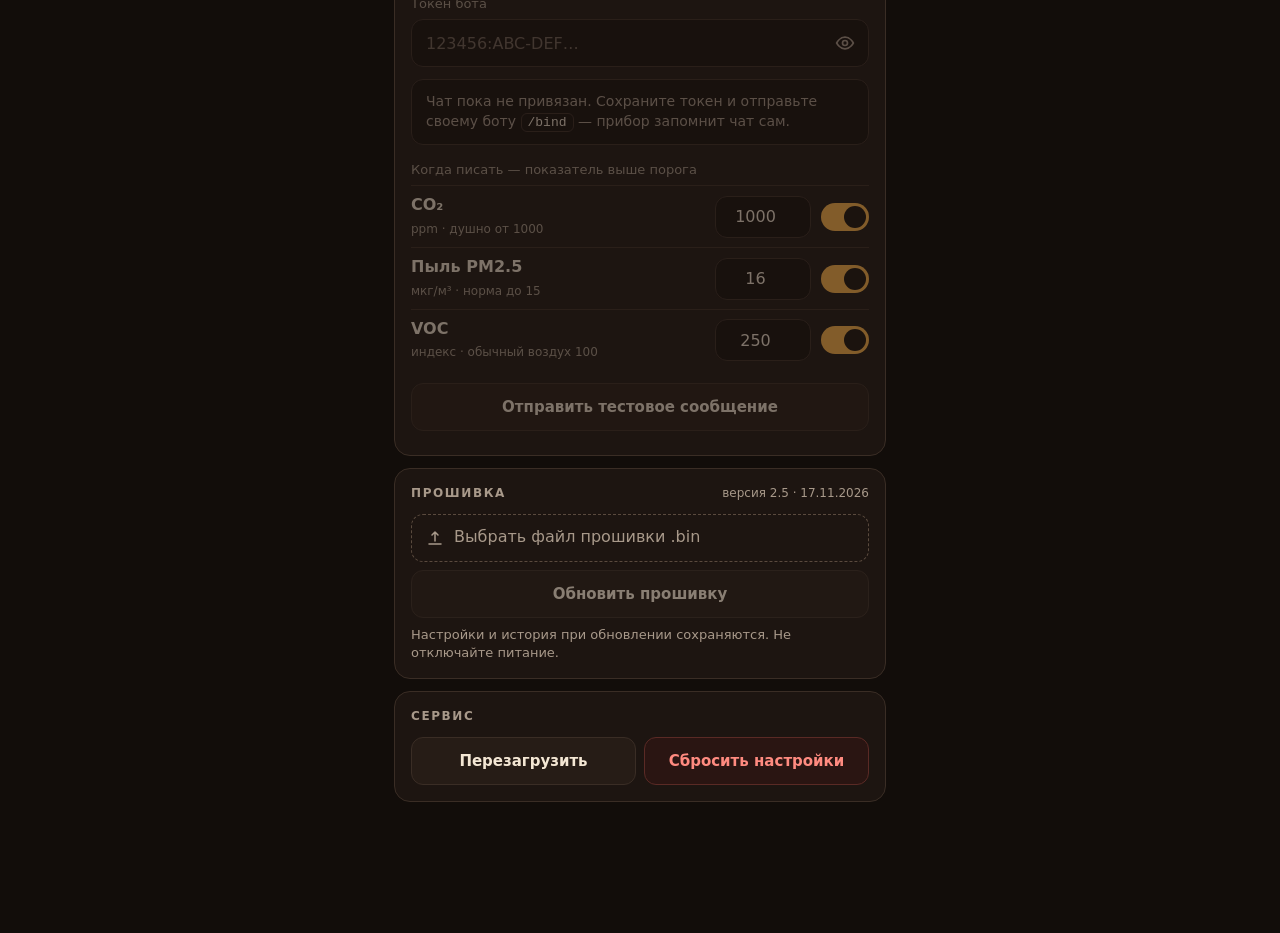
==== commit 8c8d8efd: "Языки: русский, English, Español (2.6) - Экраны, страница настроек и сообщения прибора на трёх языка" ====
--- a/web/index.html
+++ b/web/index.html
@@ -12,6 +12,10 @@
 body{margin:0;font:16px/1.4 system-ui,-apple-system,"Segoe UI",Roboto,sans-serif;color:var(--cr);background:radial-gradient(900px 500px at 50% -120px,#2a1c13,transparent) var(--bg);min-height:100vh}
 main{max-width:520px;margin:0 auto;padding:18px 14px 120px}
 header{display:flex;align-items:center;gap:12px;margin:4px 4px 16px}
+.lang{margin-left:auto;position:relative;display:flex;align-items:center;gap:6px;height:38px;padding:0 10px 0 9px;border-radius:12px;background:var(--card);border:1px solid var(--line);color:var(--cr);font:700 13px system-ui,sans-serif;letter-spacing:.6px;flex:none;cursor:pointer}
+.lang svg{flex:none}.lang .gl{color:var(--am)}.lang .ch{color:var(--dim)}
+.lang select{position:absolute;inset:0;width:100%;height:100%;opacity:0;cursor:pointer;font-size:16px}
+.lang:focus-within{border-color:var(--am);box-shadow:0 0 0 3px #ffb54a26}
 .logo{width:40px;height:40px;border-radius:12px;background:linear-gradient(135deg,#ffb54a,#e58a2a);display:grid;place-items:center;flex:none}
 h1{font-size:19px;margin:0;letter-spacing:.2px}
 .sub{font-size:13px;color:var(--dim)}
@@ -113,6 +117,7 @@
 <header>
   <div class="logo"><svg width="22" height="22" viewBox="0 0 24 24" fill="none" stroke="#1a120c" stroke-width="2.4" stroke-linecap="round"><path d="M3 9h11a3 3 0 1 0-3-3M3 14h15a3 3 0 1 1-3 3M3 19h7"/></svg></div>
   <div><h1>Монитор воздуха</h1><div class="sub" id="where">настройки</div></div>
+  <label class="lang" title="Язык · Language · Idioma"><svg class="gl" width="18" height="18" viewBox="0 0 24 24" fill="none" stroke="currentColor" stroke-width="1.9" stroke-linecap="round"><circle cx="12" cy="12" r="9.2"/><path d="M2.8 12h18.4M12 2.8c2.6 2.6 3.9 5.6 3.9 9.2s-1.3 6.6-3.9 9.2c-2.6-2.6-3.9-5.6-3.9-9.2s1.3-6.6 3.9-9.2z"/></svg><span id="langcur">RU</span><svg class="ch" width="12" height="12" viewBox="0 0 24 24" fill="none" stroke="currentColor" stroke-width="2.6" stroke-linecap="round" stroke-linejoin="round"><path d="M6 9l6 6 6-6"/></svg><select id="langsel" name="lang" form="f" aria-label="Язык · Language · Idioma"><option value="ru">Русский</option><option value="en">English</option><option value="es">Español</option></select></label>
 </header>
 
 <section class="card">
@@ -155,9 +160,9 @@
   <div class="lockmsg"><span>🔒 Есть в PRO-версии</span><a class="prolink" target="_blank" rel="noopener">Получить PRO</a></div>
   <label class="sw"><span>Присылать уведомления в Telegram</span><input type="checkbox" id="tg" name="telegram_enabled"></label>
   <details style="margin:4px 0 12px"><summary>▸ Как подключить бота?</summary><ol>
-      <li>В Telegram найдите <code>@BotFather</code>, отправьте <code>/newbot</code>, придумайте имя.</li>
-      <li>Скопируйте токен, который он пришлёт, в поле выше.</li>
-      <li>Сохраните, откройте своего бота и отправьте ему <code>/bind</code> — прибор сам запомнит ваш чат, вписывать ничего не нужно.</li>
+      <li data-es="En Telegram, busca <code>@BotFather</code>, envía <code>/newbot</code> y elige un nombre." data-en="In Telegram, find <code>@BotFather</code>, send <code>/newbot</code> and pick a name.">В Telegram найдите <code>@BotFather</code>, отправьте <code>/newbot</code>, придумайте имя.</li>
+      <li data-es="Copia en el campo de arriba el token que te envíe." data-en="Copy the token it sends you into the field above.">Скопируйте токен, который он пришлёт, в поле выше.</li>
+      <li data-es="Guarda, abre tu bot y envíale <code>/bind</code> — el dispositivo recordará tu chat solo, no hace falta escribir nada más." data-en="Save, open your bot and send it <code>/bind</code> — the device remembers your chat by itself, nothing else to type.">Сохраните, откройте своего бота и отправьте ему <code>/bind</code> — прибор сам запомнит ваш чат, вписывать ничего не нужно.</li>
     </ol></details>
   <div id="tgbox">
     <label class="f" for="tok">Токен бота</label>
@@ -210,34 +215,89 @@
 let MK=[],slot=0,qt;
 DEMO.mk={on:true,list:POP.filter((x,i)=>[0,1,3,5,7].includes(i)).map((x,i)=>({s:x[0],n:x[1],t:x[2],k:x[3],p:[67250,3412.5,2380,78.4,5321][i],c:"USD"}))};
 const DEMO_NETS=[{s:"MyHome",r:-58,l:1},{s:"TP-Link_5F2A",r:-71,l:1},{s:"Keenetic-4412",r:-79,l:1},{s:"Guest",r:-86,l:0}];
-let demo=false,S;
+let demo=false,S,lastNets=null;
+// Перевод страницы: исходный текст — русский, английский берётся из EN по точной строке (без пробелов по краям).
+const EN={"Монитор воздуха":"Air Monitor","настройки":"settings","Сейчас":"Now","Обновить список":"Refresh list",
+"Имя сети — выберите из списка или впишите":"Network name — pick from the list or type it","Пароль":"Password",
+"Погода и время":"Weather and time","🔒 Есть в PRO-версии":"🔒 Available in PRO","Получить PRO":"Get PRO",
+"Город — по-русски или латиницей":"City — in any language","Проверить":"Check",
+"Часовой пояс прибор определит сам по городу.":"The device sets the time zone from the city.","Рынки":"Markets",
+"Показывать экран с курсами":"Show the markets screen",
+"Пять активов на экране. Главный — на большой карточке, стрелка поднимает выше. Название можно переписать.":"Five assets on the screen. The first one gets the big card, the arrow moves an asset up. Names can be edited.",
+"Присылать уведомления в Telegram":"Send notifications to Telegram","▸ Как подключить бота?":"▸ How do I connect a bot?",
+"Токен бота":"Bot token","Когда писать — показатель выше порога":"Notify when a reading goes above the threshold",
+"ppm · душно от 1000":"ppm · stuffy from 1000","Пыль PM2.5":"Dust PM2.5","мкг/м³ · норма до 15":"µg/m³ · normal up to 15",
+"индекс · обычный воздух 100":"index · normal air is 100","Отправить тестовое сообщение":"Send a test message","Прошивка":"Firmware",
+"Выбрать файл прошивки .bin":"Choose a firmware .bin file","Обновить прошивку":"Update firmware",
+"Настройки и история при обновлении сохраняются. Не отключайте питание.":"Settings and history are kept. Don’t unplug the power.",
+"Сервис":"Service","Перезагрузить":"Restart","Сбросить настройки":"Reset settings","Выйти":"Exit","Сохранить":"Save",
+"Выбрать актив":"Choose an asset","Закрыть":"Close","показать пароль":"show password","показать токен":"show token",
+"отличный":"excellent","хороший":"good","слабый":"weak","очень слабый":"very weak","д":"d","ч":"h","мин":"min",
+"мкг":"µg","Темп.":"Temp","Влага":"Humidity","адрес":"address","Wi-Fi не подключён":"Wi-Fi not connected","работает":"uptime","версия":"version",
+"открытая":"open","Сети не найдены":"No networks found","Ищу сети…":"Looking for networks…","✓ Чат привязан":"✓ Chat linked","Отвязать":"Unlink",
+"Чат пока не привязан. Сохраните токен и отправьте своему боту <code>/bind</code> — прибор запомнит чат сам.":"No chat linked yet. Save the token and send <code>/bind</code> to your bot — the device will remember the chat.",
+"Чат отвяжется после «Сохранить»":"The chat will be unlinked after Save","крипта":"crypto","акция":"stock","фонд":"fund","индекс":"index","фьючерс":"futures","валюта":"currency",
+"название на экране":"name on screen","главный":"main","выше":"move up","Заменить":"Replace","— не забудьте «Сохранить»":"— don’t forget to Save",
+"Ищу…":"Searching…","демо":"demo","Нет интернета — поиск заработает, когда прибор подключится к Wi-Fi. Пока можно выбрать из популярных.":"No internet — search works once the device is on Wi-Fi. For now, pick a popular one.",
+"Ничего не нашлось — попробуйте название по-английски или тикер":"Nothing found — try the English name or the ticker",
+"настройки · точка доступа":"settings · hotspot","настройки · air.local":"settings · air.local","бесплатная версия":"free version",
+"сохранён · пусто — не менять":"saved · leave empty to keep","Прибор не смог подключиться — проверьте пароль.":"The device couldn’t connect — check the password.",
+"часовой пояс определяется сам":"time zone is set automatically","Найден:":"Found:","Такой город не нашёлся — проверьте название":"City not found — check the name",
+"Нет интернета — проверю после подключения к Wi-Fi":"No internet — I’ll check once Wi-Fi is connected","Отправляю…":"Sending…","Отправлено — проверьте Telegram":"Sent — check Telegram",
+"Не получилось":"Didn’t work","Нет связи с прибором":"No connection to the device","МБ":"MB","Обновить прошивку файлом":"Update the firmware with",
+"Прошивка обновлена":"Firmware updated","Прибор перезагружается…":"The device is restarting…","Не получилось:":"Didn’t work:","Связь оборвалась — попробуйте ещё раз":"Connection lost — try again",
+"Перезагрузить прибор?":"Restart the device?","Перезагружаюсь":"Restarting","Через 10 секунд прибор снова в работе.":"The device will be back in 10 seconds.",
+"Стереть Wi-Fi, город и Telegram? История показаний останется.":"Erase Wi-Fi, city and Telegram? Reading history stays.","Настройки сброшены":"Settings reset",
+"Прибор перезагружается.":"The device is restarting.","Вышли без изменений":"Exited without changes","Прибор возвращается к работе.":"The device is back to work.",
+"Укажите сеть Wi-Fi":"Choose a Wi-Fi network","Для Telegram нужен токен бота":"Telegram needs a bot token","Сохраняю…":"Saving…","Сохранено":"Saved",
+"Прибор перезагружается и подключается к":"The device is restarting and connecting to","Чат привязан":"Chat linked",
+"Язык прибора сменится после «Сохранить»":"The device switches language after Save",
+"БИТКОИН":"BITCOIN","ЭФИР":"ETHER","ЗОЛОТО":"GOLD","СЕРЕБРО":"SILVER","НЕФТЬ":"OIL"};
+const ES={"Монитор воздуха":"Monitor de aire","настройки":"ajustes","Сейчас":"Ahora","Обновить список":"Actualizar lista","Имя сети — выберите из списка или впишите":"Nombre de la red — elígela de la lista o escríbela","Пароль":"Contraseña","Погода и время":"Tiempo y hora","🔒 Есть в PRO-версии":"🔒 Disponible en PRO","Получить PRO":"Obtener PRO","Город — по-русски или латиницей":"Ciudad — en cualquier idioma","Проверить":"Comprobar","Часовой пояс прибор определит сам по городу.":"El dispositivo fija la zona horaria según la ciudad.","Рынки":"Mercados","Показывать экран с курсами":"Mostrar la pantalla de mercados","Пять активов на экране. Главный — на большой карточке, стрелка поднимает выше. Название можно переписать.":"Cinco activos en pantalla. El primero va en la tarjeta grande; la flecha lo sube. Puedes cambiar los nombres.","Присылать уведомления в Telegram":"Enviar avisos a Telegram","▸ Как подключить бота?":"▸ ¿Cómo conecto un bot?","Токен бота":"Token del bot","Когда писать — показатель выше порога":"Avisar cuando un valor supere el umbral","ppm · душно от 1000":"ppm · cargado desde 1000","Пыль PM2.5":"Polvo PM2.5","мкг/м³ · норма до 15":"µg/m³ · normal hasta 15","индекс · обычный воздух 100":"índice · aire normal 100","Отправить тестовое сообщение":"Enviar mensaje de prueba","Прошивка":"Firmware","Выбрать файл прошивки .bin":"Elegir archivo de firmware .bin","Обновить прошивку":"Actualizar firmware","Настройки и история при обновлении сохраняются. Не отключайте питание.":"Los ajustes y el historial se conservan. No desconectes la corriente.","Сервис":"Servicio","Перезагрузить":"Reiniciar","Сбросить настройки":"Restablecer ajustes","Выйти":"Salir","Сохранить":"Guardar","Выбрать актив":"Elegir activo","Закрыть":"Cerrar","показать пароль":"mostrar contraseña","показать токен":"mostrar token","отличный":"excelente","хороший":"buena","слабый":"débil","очень слабый":"muy débil","д":"d","ч":"h","мин":"min","мкг":"µg","Темп.":"Temp","Влага":"Humedad","адрес":"dirección","Wi-Fi не подключён":"Wi-Fi sin conectar","работает":"en marcha","версия":"versión","открытая":"abierta","Сети не найдены":"No se encontraron redes","Ищу сети…":"Buscando redes…","✓ Чат привязан":"✓ Chat vinculado","Отвязать":"Desvincular","Чат пока не привязан. Сохраните токен и отправьте своему боту <code>/bind</code> — прибор запомнит чат сам.":"Aún no hay chat vinculado. Guarda el token y envía <code>/bind</code> a tu bot — el dispositivo recordará el chat.","Чат отвяжется после «Сохранить»":"El chat se desvinculará al Guardar","крипта":"cripto","акция":"acción","фонд":"fondo","индекс":"índice","фьючерс":"futuro","валюта":"divisa","название на экране":"nombre en pantalla","главный":"principal","выше":"subir","Заменить":"Cambiar","— не забудьте «Сохранить»":"— no olvides Guardar","Ищу…":"Buscando…","демо":"demo","Нет интернета — поиск заработает, когда прибор подключится к Wi-Fi. Пока можно выбрать из популярных.":"Sin internet — la búsqueda funcionará cuando el dispositivo tenga Wi-Fi. Mientras, elige uno popular.","Ничего не нашлось — попробуйте название по-английски или тикер":"Sin resultados — prueba el nombre en inglés o el ticker","настройки · точка доступа":"ajustes · punto de acceso","настройки · air.local":"ajustes · air.local","бесплатная версия":"versión gratuita","сохранён · пусто — не менять":"guardada · vacío para no cambiar","Прибор не смог подключиться — проверьте пароль.":"El dispositivo no pudo conectarse — revisa la contraseña.","часовой пояс определяется сам":"la zona horaria se fija sola","Найден:":"Encontrada:","Такой город не нашёлся — проверьте название":"No se encontró la ciudad — revisa el nombre","Нет интернета — проверю после подключения к Wi-Fi":"Sin internet — lo comprobaré al conectar el Wi-Fi","Отправляю…":"Enviando…","Отправлено — проверьте Telegram":"Enviado — revisa Telegram","Не получилось":"No funcionó","Нет связи с прибором":"Sin conexión con el dispositivo","МБ":"MB","Обновить прошивку файлом":"¿Actualizar el firmware con","Прошивка обновлена":"Firmware actualizado","Прибор перезагружается…":"El dispositivo se está reiniciando…","Не получилось:":"No funcionó:","Связь оборвалась — попробуйте ещё раз":"Se perdió la conexión — inténtalo de nuevo","Перезагрузить прибор?":"¿Reiniciar el dispositivo?","Перезагружаюсь":"Reiniciando","Через 10 секунд прибор снова в работе.":"El dispositivo volverá en 10 segundos.","Стереть Wi-Fi, город и Telegram? История показаний останется.":"¿Borrar Wi-Fi, ciudad y Telegram? El historial se conserva.","Настройки сброшены":"Ajustes restablecidos","Прибор перезагружается.":"El dispositivo se está reiniciando.","Вышли без изменений":"Salida sin cambios","Прибор возвращается к работе.":"El dispositivo vuelve a funcionar.","Укажите сеть Wi-Fi":"Elige una red Wi-Fi","Для Telegram нужен токен бота":"Telegram necesita el token del bot","Сохраняю…":"Guardando…","Сохранено":"Guardado","Прибор перезагружается и подключается к":"El dispositivo se reinicia y se conecta a","Чат привязан":"Chat vinculado","Язык прибора сменится после «Сохранить»":"El idioma del dispositivo cambia al Guardar","БИТКОИН":"BITCOIN","ЭФИР":"ETHER","ЗОЛОТО":"ORO","СЕРЕБРО":"PLATA","НЕФТЬ":"PETRÓLEO"};
+let LANG="ru";
+const DICT=()=>LANG=="en"?EN:LANG=="es"?ES:null;
+const t=x=>{const D=DICT();return D&&D[x]!=null?D[x]:x};          // строка на текущем языке
+const qq=x=>LANG=="en"?"“"+x+"”":"«"+x+"»";                       // кавычки (в испанском — тоже «»)
+const num=(v,d)=>LANG=="en"?v.toFixed(d):v.toFixed(d).replace(".",",");
+// неподвижный текст страницы: запоминаем русский оригинал один раз, дальше переводим туда и обратно
+const ST=[],SA=[],SH=[...document.querySelectorAll("[data-en]")].map(e=>[e,e.innerHTML]);
+const LCODE={ru:"RU",en:"EN",es:"ES"};
+(function walk(n){for(const c of n.childNodes){if(c.nodeType==3){if(c.nodeValue.trim())ST.push([c,c.nodeValue])}else if(c.nodeType==1&&c.tagName!="SCRIPT"&&c.tagName!="STYLE")walk(c)}})(document.body);
+document.querySelectorAll("[placeholder],[aria-label]").forEach(e=>["placeholder","aria-label"].forEach(a=>{const v=e.getAttribute(a);if(v)SA.push([e,a,v])}));
+function tStatic(){
+  const D=DICT();for(const [n,o] of ST){const k=o.trim();n.nodeValue=D&&D[k]!=null?o.replace(k,D[k]):o}
+  for(const [e,a,o] of SA)e.setAttribute(a,t(o));
+  for(const [e,o] of SH)e.innerHTML=LANG=="ru"?o:e.dataset[LANG];
+  document.documentElement.lang=LANG;document.title=t("Монитор воздуха");
+  $("langsel").value=LANG;$("langcur").textContent=LCODE[LANG];
+}
 const $=id=>document.getElementById(id);
 const eyeOn='<svg width="20" height="20" viewBox="0 0 24 24" fill="none" stroke="currentColor" stroke-width="2"><path d="M2 12s3.6-7 10-7 10 7 10 7-3.6 7-10 7S2 12 2 12z"/><circle cx="12" cy="12" r="3"/></svg>';
 function toast(t){const e=$("toast");e.textContent=t;e.classList.add("v");clearTimeout(toast.t);toast.t=setTimeout(()=>e.classList.remove("v"),2600)}
 async function api(u,o){if(demo)throw 0;const r=await fetch(u,Object.assign({cache:"no-store"},o));if(!r.ok)throw r.status;return r.json()}
 function bars(r){const n=r>-60?4:r>-70?3:r>-80?2:1;let h='<div class="bars">';for(let i=1;i<=4;i++)h+='<u style="height:'+(2+i*3)+'px"'+(i<=n?' class="y"':'')+'></u>';return h+'</div>'}
-function sig(r){return r>-60?"отличный":r>-70?"хороший":r>-80?"слабый":"очень слабый"}
-function upt(m){const d=Math.floor(m/1440),h=Math.floor(m%1440/60);return d?d+" д "+h+" ч":h?h+" ч "+m%60+" мин":m+" мин"}
+function sig(r){return t(r>-60?"отличный":r>-70?"хороший":r>-80?"слабый":"очень слабый")}
+function upt(m){const d=Math.floor(m/1440),h=Math.floor(m%1440/60),D=t("д"),H=t("ч"),M=t("мин");return d?d+" "+D+" "+h+" "+H:h?h+" "+H+" "+m%60+" "+M:m+" "+M}
 function live(){
-  const L=S.live,T=[["CO₂",L.co2,"ppm",0],["PM2.5",L.pm,"мкг",0],["Темп.",L.t,"°C",1],["Влага",L.h,"%",0],["VOC",L.voc,"",0],["NOx",L.nox,"",0]];
+  const L=S.live,T=[["CO₂",L.co2,"ppm",0],["PM2.5",L.pm,t("мкг"),0],[t("Темп."),L.t,"°C",1],[t("Влага"),L.h,"%",0],["VOC",L.voc,"",0],["NOx",L.nox,"",0]];
   $("live").innerHTML=T.map(([n,v,u,d])=>{const ok=v&&v[0]!=null,c=!ok?"x":v[1]==2?"b":v[1]==1?"w":"";
-    return '<div class="tile '+c+'"><span><i></i>'+n+'</span><b>'+(ok?v[0].toFixed(d).replace(".",","):"—")+(ok&&u?'<small>'+u+'</small>':'')+'</b></div>'}).join("");
+    return '<div class="tile '+c+'"><span><i></i>'+n+'</span><b>'+(ok?num(v[0],d):"—")+(ok&&u?'<small>'+u+'</small>':'')+'</b></div>'}).join("");
   const w=S.wifi;
-  $("meta").innerHTML=(w.ok?'<span>Wi-Fi <b>'+w.ssid+'</b> · '+sig(w.rssi)+'</span><span>адрес <b>'+w.ip+'</b></span>':'<span class="er">Wi-Fi не подключён</span>')+'<span>работает <b>'+upt(S.up)+'</b></span>';
-  $("fw").textContent="версия "+S.fw;
-}
-function nets(a){
+  $("meta").innerHTML=(w.ok?'<span>Wi-Fi <b>'+w.ssid+'</b> · '+sig(w.rssi)+'</span><span>'+t("адрес")+' <b>'+w.ip+'</b></span>':'<span class="er">'+t("Wi-Fi не подключён")+'</span>')+'<span>'+t("работает")+' <b>'+upt(S.up)+'</b></span>';
+  $("fw").textContent=t("версия")+" "+S.fw;
+}
+function nets(a){lastNets=a;
   const cur=$("ssid").value;
-  $("nets").innerHTML=a.length?a.map(n=>'<li class="'+(n.s==cur?"on":"")+'" data-s="'+n.s.replace(/"/g,"&quot;")+'">'+bars(n.r)+'<span>'+n.s.replace(/</g,"&lt;")+'</span><em>'+(n.l?"":"открытая")+'</em></li>').join(""):'<li><span class="sub">Сети не найдены</span></li>';
+  $("nets").innerHTML=a.length?a.map(n=>'<li class="'+(n.s==cur?"on":"")+'" data-s="'+n.s.replace(/"/g,"&quot;")+'">'+bars(n.r)+'<span>'+n.s.replace(/</g,"&lt;")+'</span><em>'+(n.l?"":t("открытая"))+'</em></li>').join(""):'<li><span class="sub">'+t("Сети не найдены")+'</span></li>';
 }
 async function scan(){
-  $("nets").innerHTML='<li><span class="sub">Ищу сети…</span></li>';
+  $("nets").innerHTML='<li><span class="sub">'+t("Ищу сети…")+'</span></li>';
   try{nets(await api("/api/scan"))}catch(e){demo?setTimeout(()=>nets(DEMO_NETS),500):nets([])}
 }
 function bind(){const c=$("chat").value;
-  $("bind").innerHTML=c?'<div><span class="ok">✓ Чат привязан</span><small>ID '+c.replace(/</g,"&lt;")+'</small></div><button type="button" class="btn s" id="unb">Отвязать</button>'
-    :'<div>Чат пока не привязан. Сохраните токен и отправьте своему боту <code>/bind</code> — прибор запомнит чат сам.</div>';
-  if(c)$("unb").onclick=()=>{$("chat").value="";bind();toast("Чат отвяжется после «Сохранить»")}}
+  $("bind").innerHTML=c?'<div><span class="ok">'+t("✓ Чат привязан")+'</span><small>ID '+c.replace(/</g,"&lt;")+'</small></div><button type="button" class="btn s" id="unb">'+t("Отвязать")+'</button>'
+    :'<div>'+t("Чат пока не привязан. Сохраните токен и отправьте своему боту <code>/bind</code> — прибор запомнит чат сам.")+'</div>';
+  if(c)$("unb").onclick=()=>{$("chat").value="";bind();toast(t("Чат отвяжется после «Сохранить»"))}}
 function esc(t){return String(t).replace(/&/g,"&amp;").replace(/</g,"&lt;").replace(/"/g,"&quot;")}
 function fnv(t){let h=2166136261;for(const c of new TextEncoder().encode(t))h=Math.imul(h^c,16777619)>>>0;return h}
 function disc(m){const sp=SPEC[m.s];let c,g;                       // как на экране прибора: свой значок у известных, у остальных буква
@@ -246,47 +306,54 @@
 function clean(t){return t.toUpperCase().replace(/[^A-ZА-ЯЁ0-9 &.\/\-]/g,"").replace(/\s+/g," ").slice(0,12)}
 function label(n,tick){const t=clean(n.toUpperCase().replace(/[,.]? (INC|CORPORATION|CORP|LTD|LIMITED|PLC|HOLDINGS|GROUP|COMPANY|CO|N\.V|S\.A|AG|SE|USD|CLASS [A-Z])\b.*$/,"")).trim();return t||tick}
 function tickOf(s){return s.replace(/^\^/,"").replace(/(-USD|=F|=X)$/,"").slice(0,9)}
-function price(v){return v>=1000?Math.round(v).toLocaleString("ru-RU"):v.toFixed(v>=10?2:v>=1?3:4).replace(".",",")}
+function price(v){return v>=1000?Math.round(v).toLocaleString(LANG=="en"?"en-US":LANG=="es"?"de-DE":"ru-RU"):num(v,v>=10?2:v>=1?3:4)}
 function mkbox(){$("mkbox").classList.toggle("off",!$("mk_on").checked)}
 function mkrender(){
-  $("mklist").innerHTML=MK.map((m,i)=>'<div class="mk">'+disc(m)+'<div class="nm"><input type="text" name="mk_n'+i+'" data-i="'+i+'" maxlength="12" value="'+esc(m.n)+'" aria-label="название на экране">'
-    +'<small>'+(i?"":"<b>главный</b> · ")+esc(m.s)+" · "+(KN[m.k]||"")+(m.p?" · "+price(m.p)+(m.c&&m.c!="USD"?" "+esc(m.c):" $"):"")+'</small></div>'
+  $("mklist").innerHTML=MK.map((m,i)=>'<div class="mk">'+disc(m)+'<div class="nm"><input type="text" name="mk_n'+i+'" data-i="'+i+'" maxlength="12" value="'+esc(m.n)+'" aria-label="'+t("название на экране")+'">'
+    +'<small>'+(i?"":"<b>"+t("главный")+"</b> · ")+esc(m.s)+" · "+t(KN[m.k]||"")+(m.p?" · "+(m.c&&m.c!="USD"?price(m.p)+" "+esc(m.c):LANG=="en"?"$"+price(m.p):price(m.p)+" $"):"")+'</small></div>'
     +'<input type="hidden" name="mk_s'+i+'" value="'+esc(m.s)+'"><input type="hidden" name="mk_t'+i+'" value="'+esc(m.t)+'"><input type="hidden" name="mk_k'+i+'" value="'+esc(m.k)+'">'
-    +'<button type="button" class="ib" data-up="'+i+'"'+(i?"":" disabled")+' aria-label="выше"><svg width="18" height="18" viewBox="0 0 24 24" fill="none" stroke="currentColor" stroke-width="2.4" stroke-linecap="round"><path d="M12 19V5m0 0l-6 6m6-6l6 6"/></svg></button>'
-    +'<button type="button" class="btn s" data-ch="'+i+'">Заменить</button></div>').join("")}
-function sheet(i){slot=i;$("sh_t").textContent="Заменить «"+MK[i].n+"»";$("q").value="";$("res").innerHTML="";
-  $("chips").innerHTML=POP.map((x,j)=>'<button type="button" data-p="'+j+'">'+esc(x[1])+'</button>').join("");$("chips").style.display="";
+    +'<button type="button" class="ib" data-up="'+i+'"'+(i?"":" disabled")+' aria-label="'+t("выше")+'"><svg width="18" height="18" viewBox="0 0 24 24" fill="none" stroke="currentColor" stroke-width="2.4" stroke-linecap="round"><path d="M12 19V5m0 0l-6 6m6-6l6 6"/></svg></button>'
+    +'<button type="button" class="btn s" data-ch="'+i+'">'+t("Заменить")+'</button></div>').join("")}
+function sheet(i){slot=i;$("sh_t").textContent=t("Заменить")+" "+qq(MK[i].n);$("q").value="";$("res").innerHTML="";
+  $("chips").innerHTML=POP.map((x,j)=>'<button type="button" data-p="'+j+'">'+esc(t(x[1]))+'</button>').join("");$("chips").style.display="";
   $("sheet").classList.add("v");setTimeout(()=>$("q").focus(),50)}
-function pick(m){const j=MK.findIndex(x=>x.s==m.s);if(j>=0&&j!=slot)MK[j]=MK[slot];MK[slot]=m;$("sheet").classList.remove("v");mkrender();toast("«"+m.n+"» — не забудьте «Сохранить»")}
+function pick(m){const j=MK.findIndex(x=>x.s==m.s);if(j>=0&&j!=slot)MK[j]=MK[slot];MK[slot]=m;$("sheet").classList.remove("v");mkrender();toast(qq(m.n)+" "+t("— не забудьте «Сохранить»"))}
 async function msearch(){const q=$("q").value.trim(),r=$("res");$("chips").style.display=q?"none":"";if(!q){r.innerHTML="";return}
-  r.innerHTML='<li class="sub">Ищу…</li>';let a;
-  try{a=demo?POP.filter(x=>(x[0]+x[1]).toLowerCase().includes(q.toLowerCase())).map(x=>({s:x[0],n:x[1],k:x[3],e:"демо"})):await api("/api/msearch?q="+encodeURIComponent(q))}
-  catch(e){r.innerHTML='<li class="sub er">Нет интернета — поиск заработает, когда прибор подключится к Wi-Fi. Пока можно выбрать из популярных.</li>';$("chips").style.display="";return}
+  r.innerHTML='<li class="sub">'+t("Ищу…")+'</li>';let a;
+  try{a=demo?POP.filter(x=>(x[0]+x[1]).toLowerCase().includes(q.toLowerCase())).map(x=>({s:x[0],n:t(x[1]),k:x[3],e:t("демо")})):await api("/api/msearch?q="+encodeURIComponent(q))}
+  catch(e){r.innerHTML='<li class="sub er">'+t("Нет интернета — поиск заработает, когда прибор подключится к Wi-Fi. Пока можно выбрать из популярных.")+'</li>';$("chips").style.display="";return}
   if(q!=$("q").value.trim())return;
-  r.innerHTML=a.length?a.map((x,j)=>'<li data-r="'+j+'">'+disc({s:x.s,n:label(x.n,tickOf(x.s)),k:x.k})+'<div><b>'+esc(x.n)+'</b><small>'+esc(x.s)+(x.e?" · "+esc(x.e):"")+'</small></div><em>'+(KN[x.k]||"")+'</em></li>').join(""):'<li class="sub">Ничего не нашлось — попробуйте название по-английски или тикер</li>';
+  r.innerHTML=a.length?a.map((x,j)=>'<li data-r="'+j+'">'+disc({s:x.s,n:label(x.n,tickOf(x.s)),k:x.k})+'<div><b>'+esc(x.n)+'</b><small>'+esc(x.s)+(x.e?" · "+esc(x.e):"")+'</small></div><em>'+t(KN[x.k]||"")+'</em></li>').join(""):'<li class="sub">'+t("Ничего не нашлось — попробуйте название по-английски или тикер")+'</li>';
   r.a=a}
 function tgbox(){$("tgbox").classList.toggle("off",!$("tg").checked)}
+function labels(){                                                // всё, что зависит от языка и данных (значения в полях не трогает)
+  const c=S.cfg;tStatic();
+  $("where").textContent=t(S.mode=="ap"?"настройки · точка доступа":"настройки · air.local")+(S.pro?" · PRO":" · "+t("бесплатная версия"));
+  $("password").placeholder=c.hasPass?t("сохранён · пусто — не менять"):"";
+  $("pwhint").textContent=S.wifi.ok?"":t("Прибор не смог подключиться — проверьте пароль.");$("pwhint").className="hint er";
+  if(c.cityShown){$("cityres").innerHTML='<span class="ok">✓ '+c.cityShown+'</span> · '+t("часовой пояс определяется сам")}
+  $("tok").placeholder=c.hasTok?t("сохранён · пусто — не менять"):"123456:ABC-DEF…";
+  if(MK.length)mkrender();bind();live();if(lastNets)nets(lastNets);
+  $("save").textContent=t("Сохранить");
+}
 function fill(){
   const c=S.cfg;
-  $("where").textContent=(S.mode=="ap"?"настройки · точка доступа прибора":"настройки · air.local")+(S.pro?" · PRO":" · бесплатная версия");
   document.querySelectorAll("[data-pro]").forEach(e=>{e.classList.toggle("lock",!S.pro);e.querySelectorAll("input,button").forEach(i=>{if(!S.pro)i.disabled=true})});
   document.querySelectorAll(".prolink").forEach(a=>{if(S.proUrl)a.href=S.proUrl;else a.style.display="none"});
   $("exit").style.display=S.mode=="ap"?"":"none";
   $("ssid").value=c.ssid;$("city").value=c.city;
-  $("password").placeholder=c.hasPass?"сохранён · пусто — не менять":"";
-  $("pwhint").textContent=S.wifi.ok?"":"Прибор не смог подключиться — проверьте пароль.";$("pwhint").className="hint er";
-  if(c.cityShown){$("cityres").innerHTML='<span class="ok">✓ '+c.cityShown+'</span> · часовой пояс определяется сам'}
   $("mk_on").checked=S.mk.on;MK=S.mk.list.map(x=>Object.assign({},x));mkrender();mkbox();
-  $("tg").checked=c.tg;$("tok").placeholder=c.hasTok?"сохранён · пусто — не менять":"123456:ABC-DEF…";$("chat").value=c.chat;bind();
+  $("tg").checked=c.tg;$("chat").value=c.chat;
   $("th_co2").value=c.thCO2;$("th_pm").value=c.thPM;$("th_voc").value=c.thVOC;
   $("al_co2").checked=c.alCO2;$("al_pm").checked=c.alPM;$("al_voc").checked=c.alVOC;
-  tgbox();live();
+  tgbox();labels();
 }
 function done(t,s){$("dt").textContent=t;$("ds").textContent=s;$("done").style.display="grid"}
 async function post(u,body){if(demo)return new Promise(r=>setTimeout(()=>r({ok:1}),600));const r=await fetch(u,{method:"POST",body});return r.json()}
 
 document.querySelectorAll("[data-eye]").forEach(b=>{b.innerHTML=eyeOn;b.onclick=()=>{const i=$(b.dataset.eye);i.type=i.type=="password"?"text":"password";b.style.color=i.type=="text"?"var(--am)":""}});
 $("nets").onclick=e=>{const li=e.target.closest("li[data-s]");if(!li)return;$("ssid").value=li.dataset.s;document.querySelectorAll("#nets li").forEach(x=>x.classList.toggle("on",x==li));$("password").value="";$("password").placeholder="";$("password").focus()};
+$("langsel").onchange=e=>{LANG=e.target.value;labels();toast(t("Язык прибора сменится после «Сохранить»"))};
 $("rescan").onclick=scan;$("tg").onchange=tgbox;$("mk_on").onchange=mkbox;
 $("mklist").onclick=e=>{const u=e.target.closest("[data-up]"),c=e.target.closest("[data-ch]");
   if(u){const i=+u.dataset.up;[MK[i-1],MK[i]]=[MK[i],MK[i-1]];mkrender()}else if(c)sheet(+c.dataset.ch)};
@@ -294,38 +361,38 @@
 $("mklist").addEventListener("change",e=>{const i=e.target.dataset.i;if(i==null)return;if(!MK[i].n.trim())MK[i].n=MK[i].t;mkrender()});
 $("sh_x").onclick=()=>$("sheet").classList.remove("v");$("sheet").onclick=e=>{if(e.target.id=="sheet")$("sheet").classList.remove("v")};
 $("q").oninput=()=>{clearTimeout(qt);qt=setTimeout(msearch,400)};
-$("chips").onclick=e=>{const b=e.target.closest("[data-p]");if(b){const x=POP[+b.dataset.p];pick({s:x[0],n:x[1],t:x[2],k:x[3]})}};
+$("chips").onclick=e=>{const b=e.target.closest("[data-p]");if(b){const x=POP[+b.dataset.p];pick({s:x[0],n:t(x[1]),t:x[2],k:x[3]})}};
 $("res").onclick=e=>{const li=e.target.closest("[data-r]");if(li){const x=$("res").a[+li.dataset.r],t=tickOf(x.s);pick({s:x.s,n:label(x.n,t),t:t,k:x.k})}};
-$("chk").onclick=async()=>{const q=$("city").value.trim(),r=$("cityres");if(!q)return;r.textContent="Ищу…";r.className="hint";
+$("chk").onclick=async()=>{const q=$("city").value.trim(),r=$("cityres");if(!q)return;r.textContent=t("Ищу…");r.className="hint";
   try{const j=demo?await new Promise(z=>setTimeout(()=>z({ok:1,name:"Москва, Россия"}),600)):await api("/api/city?q="+encodeURIComponent(q));
-    r.innerHTML=j.ok?'<span class="ok">✓ Найден: '+j.name+'</span>':'<span class="er">Такой город не нашёлся — проверьте название</span>'}
-  catch(e){r.innerHTML='<span class="er">Нет интернета — проверю после подключения к Wi-Fi</span>'}};
-$("tgtest").onclick=async()=>{const r=$("tgres");r.textContent="Отправляю…";r.className="hint";
-  try{const j=await post("/api/tgtest",new URLSearchParams(new FormData($("f"))));r.innerHTML=j.ok?'<span class="ok">✓ '+(j.msg||'Отправлено — проверьте Telegram')+'</span>':'<span class="er">'+(j.err||"Не получилось")+'</span>'}
-  catch(e){r.innerHTML='<span class="er">Нет связи с прибором</span>'}};
-$("bin").onchange=e=>{const f=e.target.files[0];$("fname").textContent=f?f.name+" · "+(f.size/1048576).toFixed(1)+" МБ":"Выбрать файл прошивки .bin";$("flash").disabled=!f};
-$("flash").onclick=()=>{const f=$("bin").files[0];if(!f||!confirm("Обновить прошивку файлом "+f.name+"?"))return;
+    r.innerHTML=j.ok?'<span class="ok">✓ '+t("Найден:")+' '+j.name+'</span>':'<span class="er">'+t("Такой город не нашёлся — проверьте название")+'</span>'}
+  catch(e){r.innerHTML='<span class="er">'+t("Нет интернета — проверю после подключения к Wi-Fi")+'</span>'}};
+$("tgtest").onclick=async()=>{const r=$("tgres");r.textContent=t("Отправляю…");r.className="hint";
+  try{const j=await post("/api/tgtest",new URLSearchParams(new FormData($("f"))));r.innerHTML=j.ok?'<span class="ok">✓ '+(j.msg||t('Отправлено — проверьте Telegram'))+'</span>':'<span class="er">'+(j.err||t("Не получилось"))+'</span>'}
+  catch(e){r.innerHTML='<span class="er">'+t("Нет связи с прибором")+'</span>'}};
+$("bin").onchange=e=>{const f=e.target.files[0];$("fname").textContent=f?f.name+" · "+num(f.size/1048576,1)+" "+t("МБ"):t("Выбрать файл прошивки .bin");$("flash").disabled=!f};
+$("flash").onclick=()=>{const f=$("bin").files[0];if(!f||!confirm(t("Обновить прошивку файлом")+" "+f.name+"?"))return;
   const p=$("prog"),bar=p.firstChild;p.style.display="block";$("flash").disabled=true;
-  if(demo){let v=0;const t=setInterval(()=>{v+=8;bar.style.width=v+"%";if(v>=100){clearInterval(t);done("Прошивка обновлена","Прибор перезагружается…")}},120);return}
+  if(demo){let v=0;const t=setInterval(()=>{v+=8;bar.style.width=v+"%";if(v>=100){clearInterval(t);done(t("Прошивка обновлена"),t("Прибор перезагружается…"))}},120);return}
   const x=new XMLHttpRequest(),d=new FormData();d.append("fw",f);x.open("POST","/update");
   x.upload.onprogress=e=>bar.style.width=(e.loaded/e.total*100)+"%";
-  x.onload=()=>x.status==200?done("Прошивка обновлена","Прибор перезагружается…"):($("fwres").innerHTML='<span class="er">Не получилось: '+x.responseText+'</span>',$("flash").disabled=false);
-  x.onerror=()=>{$("fwres").innerHTML='<span class="er">Связь оборвалась — попробуйте ещё раз</span>';$("flash").disabled=false};x.send(d)};
-$("reboot").onclick=async()=>{if(confirm("Перезагрузить прибор?")){await post("/api/restart");done("Перезагружаюсь","Через 10 секунд прибор снова в работе.")}};
-$("reset").onclick=async()=>{if(confirm("Стереть Wi-Fi, город и Telegram? История показаний останется.")){await post("/api/reset");done("Настройки сброшены","Прибор перезагружается.")}};
-$("exit").onclick=async()=>{await post("/api/exit");done("Вышли без изменений","Прибор возвращается к работе.")};
+  x.onload=()=>x.status==200?done(t("Прошивка обновлена"),t("Прибор перезагружается…")):($("fwres").innerHTML='<span class="er">'+t("Не получилось:")+' '+x.responseText+'</span>',$("flash").disabled=false);
+  x.onerror=()=>{$("fwres").innerHTML='<span class="er">'+t("Связь оборвалась — попробуйте ещё раз")+'</span>';$("flash").disabled=false};x.send(d)};
+$("reboot").onclick=async()=>{if(confirm(t("Перезагрузить прибор?"))){await post("/api/restart");done(t("Перезагружаюсь"),t("Через 10 секунд прибор снова в работе."))}};
+$("reset").onclick=async()=>{if(confirm(t("Стереть Wi-Fi, город и Telegram? История показаний останется."))){await post("/api/reset");done(t("Настройки сброшены"),t("Прибор перезагружается."))}};
+$("exit").onclick=async()=>{await post("/api/exit");done(t("Вышли без изменений"),t("Прибор возвращается к работе."))};
 $("f").onsubmit=async e=>{e.preventDefault();
-  if(!$("ssid").value.trim()){toast("Укажите сеть Wi-Fi");$("ssid").focus();return}
-  if($("tg").checked&&!S.cfg.hasTok&&!$("tok").value.trim()){toast("Для Telegram нужен токен бота");$("tok").focus();return}
-  $("save").disabled=true;$("save").textContent="Сохраняю…";
+  if(!$("ssid").value.trim()){toast(t("Укажите сеть Wi-Fi"));$("ssid").focus();return}
+  if($("tg").checked&&!S.cfg.hasTok&&!$("tok").value.trim()){toast(t("Для Telegram нужен токен бота"));$("tok").focus();return}
+  $("save").disabled=true;$("save").textContent=t("Сохраняю…");
   try{const j=await post("/save",new URLSearchParams(new FormData($("f"))));
-    j.restart?done("Сохранено","Прибор перезагружается и подключается к «"+$("ssid").value+"».") :(toast("Сохранено"),$("save").disabled=false,$("save").textContent="Сохранить",$("password").value="",$("tok").value="",demo||(S=await api("/api/state"),fill()));
-    if(demo)done("Сохранено","Прибор перезагружается и подключается к «"+$("ssid").value+"».")}
-  catch(x){toast("Нет связи с прибором");$("save").disabled=false;$("save").textContent="Сохранить"}};
-(async()=>{try{S=await api("/api/state")}catch(e){demo=true;S=DEMO}
-  fill();scan();
+    j.restart?done(t("Сохранено"),t("Прибор перезагружается и подключается к")+" "+qq($("ssid").value)+".") :(toast(t("Сохранено")),$("save").disabled=false,$("save").textContent=t("Сохранить"),$("password").value="",$("tok").value="",demo||(S=await api("/api/state"),fill()));
+    if(demo)done(t("Сохранено"),t("Прибор перезагружается и подключается к")+" "+qq($("ssid").value)+".")}
+  catch(x){toast(t("Нет связи с прибором"));$("save").disabled=false;$("save").textContent=t("Сохранить")}};
+(async()=>{try{S=await api("/api/state")}catch(e){demo=true;S=DEMO;const ql=(location.search.match(/[?&](en|es)\b/)||[])[1];if(ql){S.cfg.lang=ql;S.cfg.cityShown=ql=="es"?"Moscú, Rusia":"Moscow, Russia";S.mk.list.forEach(m=>m.n=(ql=="es"?ES:EN)[m.n]||m.n)}}
+  LANG=["ru","en","es"].includes(S.cfg.lang)?S.cfg.lang:"ru";fill();scan();
   if(!demo)setInterval(async()=>{try{const n=await api("/api/state");S.live=n.live;S.wifi=n.wifi;S.up=n.up;live();
-    if(!$("sheet").classList.contains("v")&&!$("mklist").contains(document.activeElement)){let ch=0;n.mk.list.forEach((x,i)=>{if(MK[i]&&MK[i].s==x.s&&MK[i].p!=x.p){MK[i].p=x.p;MK[i].c=x.c;ch=1}});if(ch)mkrender()}if(n.cfg.chat&&n.cfg.chat!=S.cfg.chat){S.cfg.chat=n.cfg.chat;$("chat").value=n.cfg.chat;bind();toast("Чат привязан")}}catch(e){}},5000)})();
+    if(!$("sheet").classList.contains("v")&&!$("mklist").contains(document.activeElement)){let ch=0;n.mk.list.forEach((x,i)=>{if(MK[i]&&MK[i].s==x.s&&MK[i].p!=x.p){MK[i].p=x.p;MK[i].c=x.c;ch=1}});if(ch)mkrender()}if(n.cfg.chat&&n.cfg.chat!=S.cfg.chat){S.cfg.chat=n.cfg.chat;$("chat").value=n.cfg.chat;bind();toast(t("Чат привязан"))}}catch(e){}},5000)})();
 </script>
 </body>
 </html>
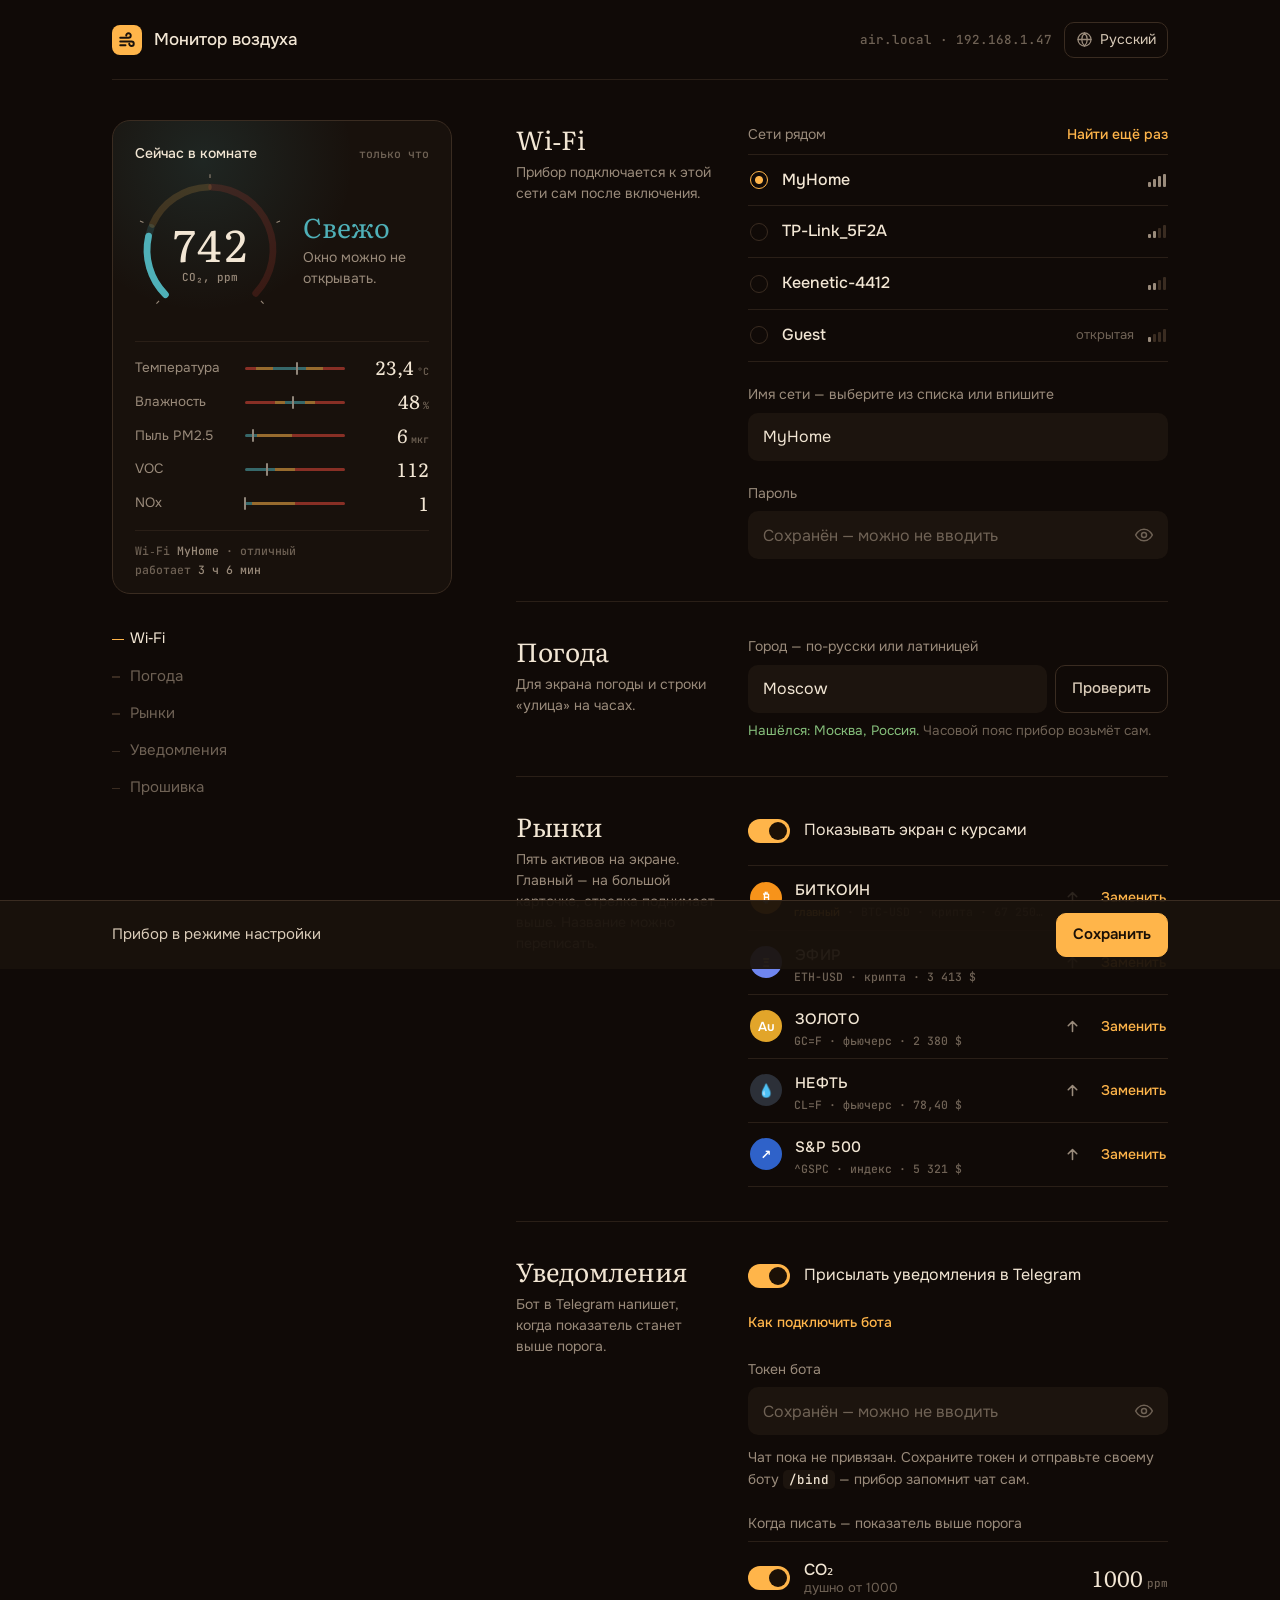
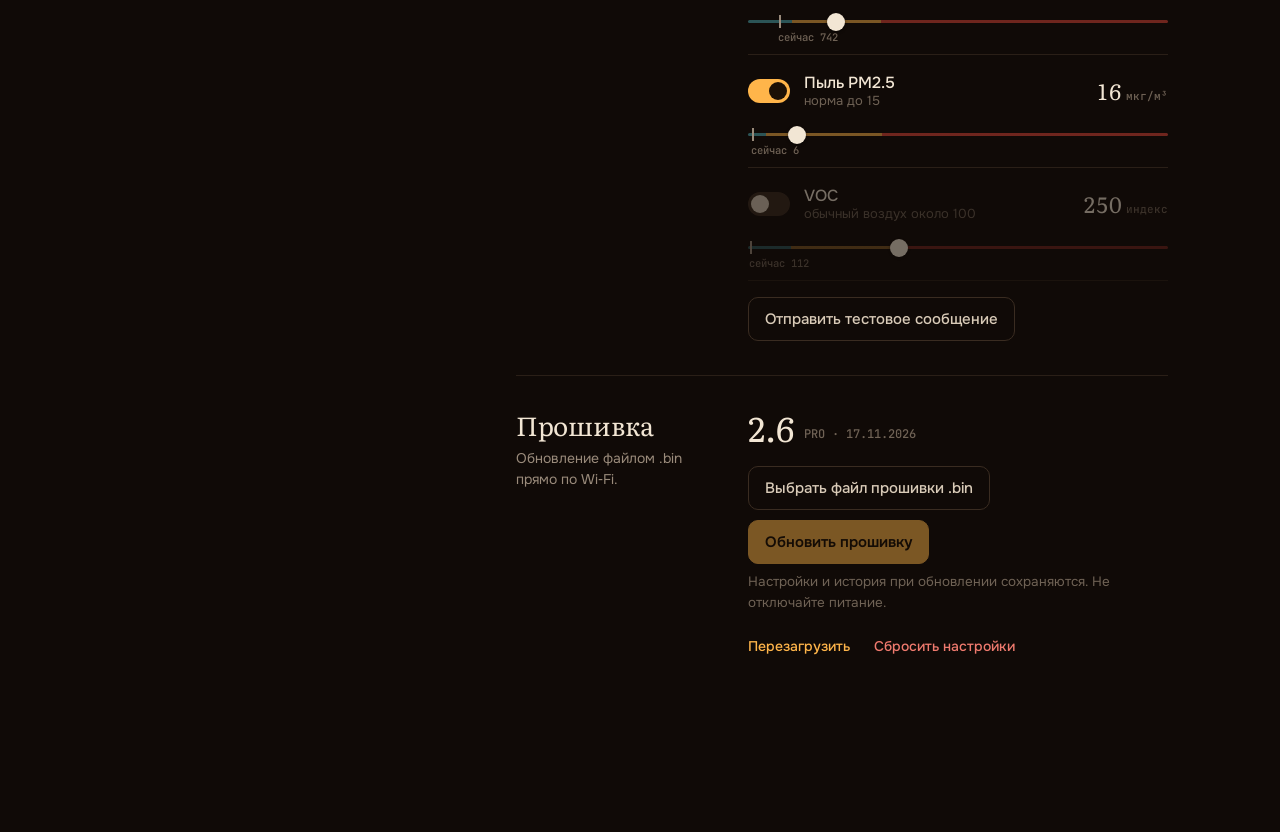
==== commit 250bf7b7: "Версия 2.7: новая формула индекса, порог PM2.5 = 9 (США 2024), среднее PM2.5 за 10 минут Шрифты стра" ====
--- a/web/index.html
+++ b/web/index.html
@@ -3,211 +3,374 @@
 <head>
 <meta charset="utf-8">
 <meta name="viewport" content="width=device-width,initial-scale=1,viewport-fit=cover">
-<meta name="theme-color" content="#16100d">
+<meta name="theme-color" content="#100a07">
 <title>Монитор воздуха</title>
+<link rel="stylesheet" href="fonts.css"><!-- make_page.py вставляет сюда шрифты (web/fonts.css, собирает make_fonts.py) -->
 <style>
-:root{--bg:#120d0a;--card:#1d1511;--card2:#261c16;--line:#3a2d25;--cr:#f4e7d4;--dim:#a8998a;--am:#ffb54a;--tl:#4fb0b8;--rd:#e5483b;--gr:#7cc47a}
+:root{
+  --bg:#100a07;--pan:#18110c;--fld:#1c140e;--fld2:#241a12;--hair:#2a1f17;--hair2:#3a2c21;
+  --cr:#f2e6d4;--tx:#d9cbb8;--dim:#9a8b7b;--dim2:#6f6255;--am:#ffb54a;--tl:#4fb0b8;--rd:#e5483b;--gr:#86c07c;--er:#ef7a6e;
+  --serif:"Literata",Georgia,serif;--sans:"Onest",system-ui,-apple-system,"Segoe UI",Roboto,sans-serif;--mono:"JB Mono",ui-monospace,Consolas,monospace;
+  --z:var(--tl);
+}
 *{box-sizing:border-box;-webkit-tap-highlight-color:transparent}
-html{background:var(--bg)}
-body{margin:0;font:16px/1.4 system-ui,-apple-system,"Segoe UI",Roboto,sans-serif;color:var(--cr);background:radial-gradient(900px 500px at 50% -120px,#2a1c13,transparent) var(--bg);min-height:100vh}
-main{max-width:520px;margin:0 auto;padding:18px 14px 120px}
-header{display:flex;align-items:center;gap:12px;margin:4px 4px 16px}
-.lang{margin-left:auto;position:relative;display:flex;align-items:center;gap:6px;height:38px;padding:0 10px 0 9px;border-radius:12px;background:var(--card);border:1px solid var(--line);color:var(--cr);font:700 13px system-ui,sans-serif;letter-spacing:.6px;flex:none;cursor:pointer}
-.lang svg{flex:none}.lang .gl{color:var(--am)}.lang .ch{color:var(--dim)}
+html{-webkit-text-size-adjust:100%;scroll-behavior:smooth;background:var(--bg)}
+body{margin:0;background:var(--bg);color:var(--tx);font:16px/1.55 var(--sans);overflow-x:hidden}
+button,input,select{font:inherit;color:inherit}
+a{color:inherit}
+.wrap{max-width:1120px;margin:0 auto;padding:0 32px 140px}
+
+/* шапка */
+.top{display:flex;align-items:center;gap:12px;height:80px;border-bottom:1px solid var(--hair)}
+.mark{width:30px;height:30px;border-radius:8px;background:var(--am);display:grid;place-items:center;flex:none}
+.top h1{margin:0;font:500 17px var(--sans);color:var(--cr);white-space:nowrap}
+.top .sp{flex:1}
+#where{font:500 12.5px var(--mono);color:var(--dim2);white-space:nowrap;overflow:hidden;text-overflow:ellipsis;min-width:0}
+.lang{position:relative;display:flex;align-items:center;gap:7px;height:36px;padding:0 11px;border-radius:10px;border:1px solid var(--hair2);font-size:14px;color:var(--tx);cursor:pointer;flex:none}
+.lang .gl{color:var(--dim)}
 .lang select{position:absolute;inset:0;width:100%;height:100%;opacity:0;cursor:pointer;font-size:16px}
-.lang:focus-within{border-color:var(--am);box-shadow:0 0 0 3px #ffb54a26}
-.logo{width:40px;height:40px;border-radius:12px;background:linear-gradient(135deg,#ffb54a,#e58a2a);display:grid;place-items:center;flex:none}
-h1{font-size:19px;margin:0;letter-spacing:.2px}
-.sub{font-size:13px;color:var(--dim)}
-.card{background:var(--card);border:1px solid var(--line);border-radius:16px;padding:16px;margin-bottom:12px}
-h2{font-size:12px;letter-spacing:1.6px;text-transform:uppercase;color:var(--dim);margin:0 0 12px;display:flex;align-items:center;gap:8px;font-weight:700}
-h2 .r{margin-left:auto;text-transform:none;letter-spacing:0;font-weight:500}
-.grid{display:grid;grid-template-columns:repeat(3,1fr);gap:8px}
-.tile{background:var(--card2);border-radius:12px;padding:10px 10px 9px;min-width:0}
-.tile b{display:block;font:600 22px/1.1 Georgia,"Times New Roman",serif;margin-top:3px;white-space:nowrap}
-.tile b small{font:500 11px system-ui,sans-serif;color:var(--dim);margin-left:3px}
-.tile span{font-size:11px;letter-spacing:.8px;color:var(--dim);text-transform:uppercase;white-space:nowrap}
-.tile i{display:inline-block;width:7px;height:7px;border-radius:50%;margin-right:5px;background:var(--tl)}
-.tile.w i{background:var(--am)}.tile.b i{background:var(--rd)}.tile.x i{background:#5a4a3e}.tile.x b{color:var(--dim)}
-.meta{display:flex;flex-wrap:wrap;gap:6px 16px;margin-top:12px;font-size:13px;color:var(--dim)}
-.meta b{color:var(--cr);font-weight:600}
-label.f{display:block;font-size:13px;color:var(--dim);margin:12px 0 6px}
-label.f:first-of-type{margin-top:0}
-input[type=text],input[type=password],input[type=number]{width:100%;height:48px;padding:0 14px;font:inherit;color:var(--cr);background:#130e0b;border:1px solid var(--line);border-radius:12px;outline:none}
-input:focus{border-color:var(--am);box-shadow:0 0 0 3px #ffb54a26}
-input::placeholder{color:#6f6156}
-.row{display:flex;gap:8px}.row>input{flex:1;min-width:0}
+.lang:focus-within{border-color:var(--am)}
+
+.grid{display:grid;grid-template-columns:340px minmax(0,1fr);gap:64px;align-items:start;padding-top:40px}
+.side{position:sticky;top:28px}
+
+/* ---- «Сейчас в комнате» — единственная «вещь» на странице, как экран прибора ---- */
+.now{position:relative;border-radius:18px;background:var(--pan);border:1px solid var(--hair2);padding:22px 22px 16px;overflow:hidden}
+.now::before{content:"";position:absolute;width:300px;height:300px;left:-60px;top:-110px;border-radius:50%;background:radial-gradient(closest-side,var(--z),transparent);opacity:.13;transition:background 1s;pointer-events:none}
+.nowh{position:relative;display:flex;justify-content:space-between;align-items:baseline;gap:10px}
+.nowh b{font-weight:500;font-size:14px;color:var(--cr)}
+#upd{font:500 11.5px var(--mono);color:var(--dim2);white-space:nowrap}
+.hero{position:relative;display:flex;align-items:center;gap:18px;margin:10px 0 4px}
+.ring{width:150px;height:150px;position:relative;flex:none}
+.ring svg{width:100%;height:100%;overflow:visible}
+.ring .num{position:absolute;inset:0;display:grid;place-content:center;text-align:center;padding-top:6px}
+.ring .num b{font:400 44px/1 var(--serif);letter-spacing:-.02em;color:var(--cr);font-variant-numeric:tabular-nums}
+.ring .num small{font:500 11px var(--mono);color:var(--dim);margin-top:5px}
+.verdict{min-width:0}
+#word{font:400 27px/1.1 var(--serif);color:var(--z);transition:color .8s;margin-bottom:6px}
+#hint{margin:0;color:var(--dim);font-size:14px;line-height:1.45}
+#live{position:relative;display:grid;gap:13px;margin-top:16px;padding-top:16px;border-top:1px solid var(--hair)}
+.lr{display:grid;grid-template-columns:96px 1fr 70px;gap:14px;align-items:center}
+.lr .l{font-size:13.5px;color:var(--dim);white-space:nowrap;overflow:hidden;text-overflow:ellipsis}
+.lr .v{text-align:right;font:400 19px/1 var(--serif);color:var(--cr);font-variant-numeric:tabular-nums;white-space:nowrap}
+.lr .v small{font:500 10px var(--mono);color:var(--dim2);margin-left:3px}
+.lr.x .v{color:var(--dim2)}
+.scale{position:relative;height:3px;border-radius:2px;background:linear-gradient(90deg,var(--zs));opacity:.55}
+.scale b{position:absolute;top:-5px;width:2px;height:13px;margin-left:-1px;border-radius:1px;background:var(--cr);left:var(--p,0%);transition:left 1.1s cubic-bezier(.2,.8,.2,1)}
+.lr.x .scale b{display:none}
+.lr.x .v small{display:none}
+#meta{display:flex;flex-wrap:wrap;gap:4px 14px;margin-top:16px;padding-top:12px;border-top:1px solid var(--hair);font:500 11.5px var(--mono);color:var(--dim2)}
+#meta b{color:var(--dim);font-weight:500}
+#meta .er{color:var(--er)}
+
+.nav{display:grid;margin-top:26px}
+.nav a{position:relative;padding:7px 0 7px 18px;text-decoration:none;color:var(--dim2);font-size:15px;transition:color .2s}
+.nav a::before{content:"";position:absolute;left:0;top:50%;width:8px;height:1.5px;background:var(--hair2);transition:background .2s,width .2s}
+.nav a:hover{color:var(--tx)}
+.nav a.on{color:var(--cr)}
+.nav a.on::before{background:var(--am);width:12px}
+.nav a s{text-decoration:none;font-size:12px;color:var(--dim2);margin-left:6px}
+
+/* ---- настройки: бланк без коробок ---- */
+.sec{display:grid;grid-template-columns:200px minmax(0,1fr);gap:32px;padding:34px 0;border-top:1px solid var(--hair);scroll-margin-top:12px}
+.sec.first{border-top:0;padding-top:4px}
+.sec h2{font:400 26px/1.15 var(--serif);color:var(--cr);margin:0 0 8px;letter-spacing:-.01em}
+.sec .about{margin:0;color:var(--dim);font-size:14px;line-height:1.5}
+.body{min-width:0}
+.lbl{display:block;font-size:14px;color:var(--dim);margin:0 0 7px}
+.gap{height:22px}
+input[type=text],input[type=password]{width:100%;height:48px;border-radius:10px;background:var(--fld);border:1px solid transparent;padding:0 14px;font-size:16px;color:var(--cr);outline:none;transition:border-color .15s,background .15s}
+input[type=text]:hover,input[type=password]:hover{background:var(--fld2)}
+input[type=text]:focus,input[type=password]:focus{border-color:var(--am);background:var(--fld)}
+input::placeholder{color:var(--dim2)}
 .pw{position:relative}.pw input{padding-right:50px}
-.pw button{position:absolute;right:2px;top:2px;width:44px;height:44px;background:none;border:0;color:var(--dim);cursor:pointer;display:grid;place-items:center}
-.btn{height:48px;padding:0 16px;font:600 15px system-ui,sans-serif;border-radius:12px;border:1px solid var(--line);background:var(--card2);color:var(--cr);cursor:pointer;white-space:nowrap}
-.btn:active{transform:scale(.98)}.btn[disabled]{opacity:.5}
-.btn.p{background:var(--am);border-color:var(--am);color:#1a120c}
-.btn.d{color:#ff8b80;border-color:#5a2a25;background:#2a1512}
-.btn.s{height:36px;padding:0 12px;font-size:13px;border-radius:10px}
-.nets{margin:0 0 4px;padding:0;list-style:none;border:1px solid var(--line);border-radius:12px;overflow:hidden}
-.nets li{display:flex;align-items:center;gap:10px;padding:0 14px;height:46px;cursor:pointer;border-top:1px solid var(--line);background:#130e0b}
-.nets li:first-child{border-top:0}
-.nets li.on{background:#2b1f14;color:var(--am);font-weight:600}
-.nets li span{flex:1;overflow:hidden;text-overflow:ellipsis;white-space:nowrap}
-.nets li em{font-style:normal;font-size:12px;color:var(--dim)}
-.bars{display:flex;align-items:flex-end;gap:2px;height:14px}
-.bars u{width:3px;background:#5a4a3e;border-radius:1px}.bars u.y{background:currentColor}
-.hint{font-size:13px;color:var(--dim);margin-top:8px}
-.ok{color:var(--gr)}.er{color:#ff8b80}
-.sw{display:flex;align-items:center;gap:12px;min-height:44px;cursor:pointer}
-.sw span{flex:1}
-.sw input{appearance:none;-webkit-appearance:none;width:48px;height:28px;border-radius:14px;background:#3a2d25;position:relative;margin:0;transition:.2s;flex:none;cursor:pointer}
-.sw input:after{content:"";position:absolute;left:3px;top:3px;width:22px;height:22px;border-radius:50%;background:var(--cr);transition:.2s}
-.sw input:checked{background:var(--am)}.sw input:checked:after{left:23px;background:#1a120c}
-.th{display:grid;grid-template-columns:1fr 96px 48px;gap:10px;align-items:center;padding:8px 0;border-top:1px solid var(--line)}
-.th div b{display:block;font-weight:600}.th div small{color:var(--dim);font-size:12px}
-.th input[type=number]{height:42px;text-align:center;padding:0 6px}
+.pw button{position:absolute;right:2px;top:2px;width:44px;height:44px;background:none;border:0;color:var(--dim2);cursor:pointer;display:grid;place-items:center}
+.inl{display:flex;gap:8px}.inl input{flex:1;min-width:0}
+.hint{font-size:13.5px;color:var(--dim2);margin:8px 0 0;min-height:0}
+.ok{color:var(--gr)}.er{color:var(--er)}
+.btn{appearance:none;white-space:nowrap;height:44px;padding:0 16px;border-radius:10px;border:1px solid var(--hair2);background:transparent;color:var(--tx);font-weight:500;font-size:15px;cursor:pointer;display:inline-flex;align-items:center;justify-content:center;gap:8px;text-decoration:none;transition:border-color .15s,background .15s}
+.btn:hover{border-color:var(--dim2)}
+.btn[disabled]{opacity:.45;cursor:default}
+.btn.p{background:var(--am);border-color:var(--am);color:#1b1006;font-weight:600}
+.btn.p:hover{background:#ffc066}
+.inl .btn{height:48px}
+.link{appearance:none;border:0;background:none;padding:0;color:var(--am);font-weight:500;font-size:14px;cursor:pointer;text-decoration:none}
+.link.red{color:var(--er)}
+.link[disabled]{opacity:.35;cursor:default}
+
+/* сети */
+.listhead{display:flex;justify-content:space-between;align-items:baseline;margin-bottom:8px}
+.nets{list-style:none;margin:0 0 22px;padding:0;border-top:1px solid var(--hair)}
+.nets li{display:flex;align-items:center;gap:14px;padding:13px 2px;border-bottom:1px solid var(--hair);cursor:pointer;min-width:0}
+.nets li::before{content:"";width:18px;height:18px;border-radius:50%;border:1.5px solid var(--hair2);flex:none;box-sizing:border-box;transition:border-color .15s}
+.nets li.on::before{border-color:var(--am);background:radial-gradient(circle,var(--am) 0 3.5px,transparent 4.5px)}
+.nets li:hover::before{border-color:var(--dim2)}
+.nets li.on:hover::before{border-color:var(--am)}
+.nets li span:not(.bars){flex:1;min-width:0;font-weight:500;color:var(--cr);white-space:nowrap;overflow:hidden;text-overflow:ellipsis}
+.nets li em{font-style:normal;font-size:13px;color:var(--dim2)}
+.nets li.msg{cursor:default;color:var(--dim2)}.nets li.msg::before{display:none}
+.bars{display:flex;align-items:flex-end;gap:2px;height:13px;flex:none}
+.bars u{width:3px;border-radius:1px;background:var(--hair2)}.bars u.y{background:var(--dim)}
+
+/* переключатель */
+.sw{display:flex;align-items:center;gap:14px;cursor:pointer;min-height:40px}
+.sw span{color:var(--cr)}
+.sw input{appearance:none;-webkit-appearance:none;width:42px;height:24px;border-radius:12px;background:var(--hair2);position:relative;margin:0;transition:background .2s;flex:none;cursor:pointer}
+.sw input::after{content:"";position:absolute;left:3px;top:3px;width:18px;height:18px;border-radius:50%;background:var(--tx);transition:transform .2s ease,background .2s}
+.sw input:checked{background:var(--am)}.sw input:checked::after{transform:translateX(18px);background:#1b1006}
+.sw input:focus-visible{outline:2px solid var(--am);outline-offset:2px}
 .off{opacity:.45;pointer-events:none}
-.pro-b{display:none;margin-left:8px;padding:2px 7px;border-radius:6px;background:var(--am);color:#1a120c;font-size:11px;font-weight:700;letter-spacing:.06em}
-.lockmsg{display:none;align-items:center;gap:10px;margin:2px 0 12px;padding:10px 12px;border-radius:12px;background:var(--card2);border:1px dashed var(--line);color:var(--dim);font-size:14px;line-height:1.35}
-.lockmsg a{margin-left:auto;white-space:nowrap;color:#1a120c;background:var(--am);border-radius:10px;padding:8px 12px;font-weight:600;text-decoration:none}
-.card.lock .pro-b{display:inline-block}.card.lock .lockmsg{display:flex}
-.card.lock>*:not(h2):not(.lockmsg){opacity:.32;pointer-events:none;filter:saturate(.4);user-select:none}
-.mk{display:flex;align-items:center;gap:10px;padding:9px 0;border-top:1px solid var(--line)}
-.mk:first-child{border-top:0}
-.disc{width:36px;height:36px;border-radius:50%;display:grid;place-items:center;color:#fff;font:800 15px system-ui,sans-serif;flex:none;box-shadow:inset 0 7px 9px #ffffff38,inset 0 -7px 9px #0000003d}
+
+/* активы */
+#mklist{border-top:1px solid var(--hair);margin-top:14px}
+.mk{display:flex;align-items:center;gap:12px;padding:10px 2px;border-bottom:1px solid var(--hair)}
+.disc{width:32px;height:32px;border-radius:50%;display:grid;place-items:center;color:#fff;font:600 13px var(--sans);flex:none}
 .mk .nm{flex:1;min-width:0}
-.mk .nm input{height:30px;padding:0 8px;margin-left:-8px;border-radius:8px;font:700 15px system-ui,sans-serif;letter-spacing:.6px;background:transparent;border-color:transparent;text-transform:uppercase}
-.mk .nm input:focus{background:#130e0b;border-color:var(--am)}
-.mk .nm small{display:block;font-size:12px;color:var(--dim);white-space:nowrap;overflow:hidden;text-overflow:ellipsis}
-.mk .nm small b{color:var(--am);font-weight:600}
-.ib{width:40px;height:40px;border-radius:10px;border:1px solid var(--line);background:var(--card2);color:var(--cr);display:grid;place-items:center;cursor:pointer;flex:none;padding:0}
-.ib[disabled]{opacity:.25}
-#sheet{position:fixed;inset:0;background:#000b;display:none;z-index:5}
+.mk .nm input{height:28px;padding:0 6px;margin-left:-6px;border-radius:6px;font:500 15px var(--sans);color:var(--cr);background:transparent;border-color:transparent;text-transform:uppercase;letter-spacing:.02em}
+.mk .nm input:hover{background:var(--fld)}
+.mk .nm input:focus{background:var(--fld);border-color:var(--am)}
+.mk .nm small{display:block;font:500 11.5px var(--mono);color:var(--dim2);white-space:nowrap;overflow:hidden;text-overflow:ellipsis}
+.mk .nm small b{color:var(--am);font-weight:500;font-family:var(--sans)}
+.mk .ib{width:34px;height:34px;border-radius:8px;border:0;background:none;color:var(--dim);display:grid;place-items:center;cursor:pointer;flex:none;padding:0}
+.mk .ib:hover{background:var(--fld)}
+.mk .ib[disabled]{opacity:.2;cursor:default;background:none}
+
+/* Telegram */
+details.how{margin:14px 0 2px}
+details.how summary{cursor:pointer;color:var(--am);font-size:14px;font-weight:500;list-style:none;display:inline}
+details.how summary::-webkit-details-marker{display:none}
+details.how ol{margin:10px 0 0;padding-left:20px;color:var(--dim);font-size:14px}
+details.how li{margin:5px 0}
+code{font:500 12.5px var(--mono);background:var(--fld);border-radius:5px;padding:1px 6px;color:var(--cr)}
+.bind{display:flex;align-items:center;gap:12px;margin-top:12px;font-size:14px;color:var(--dim)}
+.bind div{flex:1}.bind small{display:block;font:500 12px var(--mono);color:var(--dim2)}
+.ths{margin-top:6px;border-top:1px solid var(--hair)}
+.th{padding:16px 0 12px;border-bottom:1px solid var(--hair);transition:opacity .2s}
+.th.dis{opacity:.45}
+.thh{display:flex;align-items:center;gap:14px}
+.thh .nm{color:var(--cr);font-weight:500;line-height:1.3}
+.thh .nm small{display:block;color:var(--dim2);font-weight:400;font-size:13px}
+.thh .val{margin-left:auto;font:400 22px/1 var(--serif);color:var(--cr);font-variant-numeric:tabular-nums;white-space:nowrap}
+.thh .val small{font:500 11px var(--mono);color:var(--dim2);margin-left:4px}
+.sl{position:relative;height:40px;margin-top:4px}
+.sl .tr{position:absolute;left:0;right:0;top:18px;height:3px;border-radius:2px;background:linear-gradient(90deg,var(--zs));opacity:.45}
+.sl .cur{position:absolute;top:13px;width:1.5px;height:13px;background:var(--dim)}
+.sl .cur::after{content:attr(data-t);position:absolute;top:15px;left:-1px;white-space:nowrap;font:500 10.5px var(--mono);color:var(--dim2)}
+.sl .cur.r::after{left:auto;right:-1px}
+.sl input{position:absolute;left:-9px;top:0;width:calc(100% + 18px);height:40px;margin:0;background:none;-webkit-appearance:none;appearance:none;cursor:pointer}
+.sl input::-webkit-slider-runnable-track{height:40px;background:none}
+.sl input::-webkit-slider-thumb{-webkit-appearance:none;width:18px;height:18px;margin-top:11px;border-radius:50%;background:var(--cr);border:0;box-shadow:0 1px 3px #0008}
+.sl input::-moz-range-track{background:none}
+.sl input::-moz-range-thumb{width:18px;height:18px;border-radius:50%;background:var(--cr);border:0}
+.sl input:focus-visible::-webkit-slider-thumb{outline:2px solid var(--am);outline-offset:2px}
+.test{margin-top:16px;display:flex;align-items:center;gap:16px;flex-wrap:wrap}
+
+/* прошивка */
+.ver{font:400 34px/1 var(--serif);color:var(--cr)}
+.ver small{font:500 12px var(--mono);color:var(--dim2);margin-left:10px;vertical-align:middle}
+.file{display:inline-flex}
+.file input{display:none}
+.fwrow{display:flex;gap:10px;flex-wrap:wrap;align-items:center}
+.prog{height:3px;border-radius:2px;background:var(--hair2);overflow:hidden;margin-top:16px;display:none}
+.prog i{display:block;height:100%;width:0;background:var(--am);transition:width .2s linear}
+.svc{display:flex;gap:24px;flex-wrap:wrap}
+
+/* закрыто в бесплатной версии */
+.sec.lock .body>*:not(.lockmsg){display:none}
+.lockmsg{display:none}
+.sec.lock .lockmsg{display:block}
+.sec.lock h2{color:var(--dim)}
+.lockmsg p{margin:0 0 12px;color:var(--dim);font-size:15px;max-width:30em}
+
+/* сохранение */
+.save{position:fixed;left:0;right:0;bottom:0;z-index:40;background:#1a120cf2;border-top:1px solid var(--hair2);transform:translateY(100%);transition:transform .3s ease}
+.save.v{transform:none}
+.save .in{max-width:1120px;margin:0 auto;padding:12px 32px calc(12px + env(safe-area-inset-bottom));display:flex;align-items:center;gap:10px}
+.save .t{flex:1;min-width:0;color:var(--tx);font-size:15px}
+.save .t small{display:block;color:var(--dim2);font-size:13px;white-space:nowrap;overflow:hidden;text-overflow:ellipsis}
+#toast{position:fixed;left:50%;bottom:96px;transform:translate(-50%,16px);background:var(--cr);color:#1b1006;padding:10px 16px;border-radius:10px;font-weight:500;font-size:14px;opacity:0;transition:.25s;pointer-events:none;max-width:90vw;text-align:center;z-index:50}
+#toast.v{opacity:1;transform:translate(-50%,0)}
+#done{position:fixed;inset:0;background:var(--bg);display:none;place-items:center;text-align:center;padding:30px;z-index:60}
+#done b{display:block;font:400 30px var(--serif);color:var(--cr);margin:16px 0 8px}
+#done .sub{color:var(--dim)}
+
+/* выбор актива */
+#sheet{position:fixed;inset:0;background:#000a;display:none;z-index:45}
 #sheet.v{display:block}
-#sheet>div{position:absolute;left:0;right:0;bottom:0;top:8vh;max-width:520px;margin:0 auto;background:var(--card);border:1px solid var(--line);border-bottom:0;border-radius:20px 20px 0 0;padding:16px 16px 0;display:flex;flex-direction:column}
-#sheet h3{margin:0 0 12px;font-size:17px;display:flex;align-items:center}
-#sheet h3 button{margin-left:auto}
+#sheet>div{position:absolute;left:0;right:0;bottom:0;top:8vh;max-width:560px;margin:0 auto;background:var(--pan);border:1px solid var(--hair2);border-bottom:0;border-radius:18px 18px 0 0;padding:20px 20px 0;display:flex;flex-direction:column}
+#sheet h3{margin:0 0 14px;font:400 22px var(--serif);color:var(--cr);display:flex;align-items:center;gap:12px}
+#sheet h3 span{flex:1;min-width:0;overflow:hidden;text-overflow:ellipsis;white-space:nowrap}
 .chips{display:flex;flex-wrap:wrap;gap:6px;margin:12px 0 4px}
-.chips button{height:34px;padding:0 12px;border-radius:17px;border:1px solid var(--line);background:var(--card2);color:var(--cr);font:500 13px system-ui,sans-serif;cursor:pointer}
-#res{list-style:none;margin:10px -16px 0;padding:0 16px 24px;overflow-y:auto;flex:1}
-#res li{display:flex;align-items:center;gap:12px;padding:10px 0;border-top:1px solid var(--line);cursor:pointer}
+.chips button{height:34px;padding:0 12px;border-radius:8px;border:1px solid var(--hair2);background:none;color:var(--tx);font-size:14px;cursor:pointer}
+.chips button:hover{border-color:var(--dim2)}
+#res{list-style:none;margin:10px -20px 0;padding:0 20px 24px;overflow-y:auto;flex:1}
+#res li{display:flex;align-items:center;gap:12px;padding:10px 0;border-top:1px solid var(--hair);cursor:pointer}
 #res li>div:not(.disc){flex:1;min-width:0}
-#res li b{display:block;white-space:nowrap;overflow:hidden;text-overflow:ellipsis}
-#res li small{color:var(--dim);font-size:12px}
-#res li em{font-style:normal;font-size:11px;letter-spacing:.6px;text-transform:uppercase;color:var(--tl);border:1px solid #2c5b60;border-radius:8px;padding:2px 7px;white-space:nowrap}
-#res .sub{padding:16px 0}
-.bind{display:flex;align-items:center;gap:10px;margin-top:12px;padding:12px 14px;background:#130e0b;border:1px solid var(--line);border-radius:12px;font-size:14px;color:var(--dim)}.bind div{flex:1}.bind small{display:block;font-size:12px}
-details{margin-top:10px;font-size:14px;color:var(--dim)}
-details summary{cursor:pointer;color:var(--tl);list-style:none}
-details ol{margin:8px 0 0;padding-left:20px}details li{margin:4px 0}
-code{background:#130e0b;border:1px solid var(--line);border-radius:6px;padding:1px 6px;color:var(--cr);font-size:13px}
-.file{display:flex;align-items:center;gap:10px;height:48px;padding:0 14px;border:1px dashed #5a4a3e;border-radius:12px;color:var(--dim);cursor:pointer;overflow:hidden;white-space:nowrap}
-.file input{display:none}
-.prog{height:8px;background:#130e0b;border-radius:4px;overflow:hidden;margin-top:10px;display:none}.prog i{display:block;height:100%;width:0;background:var(--am);transition:width .2s}
-.svc{display:grid;grid-template-columns:1fr 1fr;gap:8px}
-footer{position:fixed;left:0;right:0;bottom:0;padding:12px 14px calc(12px + env(safe-area-inset-bottom));background:linear-gradient(transparent,var(--bg) 30%)}
-footer div{max-width:492px;margin:0 auto;display:flex;gap:8px}
-footer .p{flex:1;height:54px;font-size:17px;box-shadow:0 6px 24px #000a}
-footer .btn:not(.p){height:54px}
-#toast{position:fixed;left:50%;bottom:92px;transform:translate(-50%,20px);background:#f4e7d4;color:#1a120c;padding:10px 16px;border-radius:12px;font-weight:600;font-size:14px;opacity:0;transition:.25s;pointer-events:none;max-width:90vw;text-align:center}
-#toast.v{opacity:1;transform:translate(-50%,0)}
-#done{position:fixed;inset:0;background:var(--bg);display:none;place-items:center;text-align:center;padding:30px}
-#done b{display:block;font-size:22px;margin:14px 0 8px}
-@media(max-width:360px){.grid{grid-template-columns:repeat(2,1fr)}.th{grid-template-columns:1fr 80px 48px}}
+#res li b{display:block;font-weight:500;color:var(--cr);white-space:nowrap;overflow:hidden;text-overflow:ellipsis}
+#res li small{font:500 11.5px var(--mono);color:var(--dim2)}
+#res li em{font-style:normal;font-size:12px;color:var(--dim2);white-space:nowrap}
+#res .msg{padding:16px 0;color:var(--dim2);cursor:default}
+
+@media(max-width:1000px){
+  .grid{grid-template-columns:minmax(0,1fr);gap:0;padding-top:20px}
+  .side{position:static}
+  .nav{position:sticky;top:0;z-index:30;display:flex;gap:22px;overflow-x:auto;scrollbar-width:none;margin:22px -32px 0;padding:0 32px;background:var(--bg);border-bottom:1px solid var(--hair)}
+  .nav::-webkit-scrollbar{display:none}
+  .nav a{flex:none;padding:14px 0 12px;white-space:nowrap}
+  .nav a::before{left:0;right:0;top:auto;bottom:-1px;width:auto;height:2px;background:transparent}
+  .nav a.on::before{width:auto;background:var(--am)}
+  .sec{grid-template-columns:minmax(0,1fr);gap:16px;padding:30px 0}
+  .sec.first{padding-top:28px}
+  .sec{scroll-margin-top:56px}
+}
+@media(max-width:520px){
+  .wrap{padding:0 18px 140px}.nav{margin:18px -18px 0;padding:0 18px}
+  .top{height:64px}#where{display:none}
+  .now{padding:18px 16px 14px;border-radius:16px}
+  .ring{width:128px;height:128px}.ring .num b{font-size:38px}
+  #word{font-size:23px}#hint{font-size:13.5px}
+  .lr{grid-template-columns:94px 1fr 58px;gap:10px}
+  .sec h2{font-size:24px}
+  .save .in{padding:10px 18px calc(10px + env(safe-area-inset-bottom))}
+  .save .t small{display:none}
+  .save .t{font-size:14px;line-height:1.3}
+  .save.many .t{display:none}.save.many .btn{flex:1}
+  .save .btn{padding:0 13px}
+}
+@media(prefers-reduced-motion:reduce){html{scroll-behavior:auto}.scale b,.prog i,.save,#word{transition:none}}
 </style>
 </head>
 <body>
+<div class="wrap">
+<header class="top">
+  <div class="mark"><svg width="18" height="18" viewBox="0 0 24 24" fill="none" stroke="#1a120c" stroke-width="2.6" stroke-linecap="round"><path d="M3 9h11a3 3 0 1 0-3-3M3 14h15a3 3 0 1 1-3 3M3 19h7"/></svg></div>
+  <h1>Монитор воздуха</h1>
+  <div class="sp"></div>
+  <span id="where"></span>
+  <label class="lang" title="Язык · Language · Idioma"><svg class="gl" width="17" height="17" viewBox="0 0 24 24" fill="none" stroke="currentColor" stroke-width="1.8" stroke-linecap="round"><circle cx="12" cy="12" r="9.2"/><path d="M2.8 12h18.4M12 2.8c2.6 2.6 3.9 5.6 3.9 9.2s-1.3 6.6-3.9 9.2c-2.6-2.6-3.9-5.6-3.9-9.2s1.3-6.6 3.9-9.2z"/></svg><span id="langcur">Русский</span><select id="langsel" name="lang" form="f" aria-label="Язык · Language · Idioma"><option value="ru">Русский</option><option value="en">English</option><option value="es">Español</option></select></label>
+</header>
+
+<div class="grid">
+<aside class="side">
+  <div class="now">
+    <div class="nowh"><b>Сейчас в комнате</b><span id="upd"></span></div>
+    <div class="hero">
+      <div class="ring"><svg viewBox="0 0 200 200"><g id="rtrack"></g><path id="rarc" fill="none" stroke-width="9" stroke-linecap="round"/></svg>
+        <div class="num"><b id="co2n">—</b><small>CO₂, ppm</small></div></div>
+      <div class="verdict"><div id="word"></div><p id="hint"></p></div>
+    </div>
+    <div id="live"></div>
+    <div id="meta"></div>
+  </div>
+  <nav class="nav" id="nav">
+    <a href="#s-wifi" class="on">Wi‑Fi</a>
+    <a href="#s-wx" data-pro>Погода</a>
+    <a href="#s-mk" data-pro>Рынки</a>
+    <a href="#s-tg" data-pro>Уведомления</a>
+    <a href="#s-fw">Прошивка</a>
+  </nav>
+</aside>
+
 <main>
-<header>
-  <div class="logo"><svg width="22" height="22" viewBox="0 0 24 24" fill="none" stroke="#1a120c" stroke-width="2.4" stroke-linecap="round"><path d="M3 9h11a3 3 0 1 0-3-3M3 14h15a3 3 0 1 1-3 3M3 19h7"/></svg></div>
-  <div><h1>Монитор воздуха</h1><div class="sub" id="where">настройки</div></div>
-  <label class="lang" title="Язык · Language · Idioma"><svg class="gl" width="18" height="18" viewBox="0 0 24 24" fill="none" stroke="currentColor" stroke-width="1.9" stroke-linecap="round"><circle cx="12" cy="12" r="9.2"/><path d="M2.8 12h18.4M12 2.8c2.6 2.6 3.9 5.6 3.9 9.2s-1.3 6.6-3.9 9.2c-2.6-2.6-3.9-5.6-3.9-9.2s1.3-6.6 3.9-9.2z"/></svg><span id="langcur">RU</span><svg class="ch" width="12" height="12" viewBox="0 0 24 24" fill="none" stroke="currentColor" stroke-width="2.6" stroke-linecap="round" stroke-linejoin="round"><path d="M6 9l6 6 6-6"/></svg><select id="langsel" name="lang" form="f" aria-label="Язык · Language · Idioma"><option value="ru">Русский</option><option value="en">English</option><option value="es">Español</option></select></label>
-</header>
-
-<section class="card">
-  <h2>Сейчас <span class="r" id="upd"></span></h2>
-  <div class="grid" id="live"></div>
-  <div class="meta" id="meta"></div>
-</section>
-
 <form id="f" autocomplete="off">
-<section class="card">
-  <h2>Wi-Fi <button type="button" class="btn s r" id="rescan">Обновить список</button></h2>
-  <ul class="nets" id="nets"></ul>
-  <label class="f" for="ssid">Имя сети — выберите из списка или впишите</label>
-  <input type="text" id="ssid" name="ssid" maxlength="31" autocapitalize="off" spellcheck="false">
-  <label class="f" for="password">Пароль</label>
-  <div class="pw"><input type="password" id="password" name="password" maxlength="63" autocapitalize="off" spellcheck="false"><button type="button" data-eye="password" aria-label="показать пароль"></button></div>
-  <div class="hint" id="pwhint"></div>
-</section>
-
-<section class="card" data-pro>
-  <h2>Погода и время<span class="pro-b">PRO</span></h2>
-  <div class="lockmsg"><span>🔒 Есть в PRO-версии</span><a class="prolink" target="_blank" rel="noopener">Получить PRO</a></div>
-  <label class="f" for="city">Город — по-русски или латиницей</label>
-  <div class="row"><input type="text" id="city" name="city" maxlength="31"><button type="button" class="btn" id="chk">Проверить</button></div>
-  <div class="hint" id="cityres">Часовой пояс прибор определит сам по городу.</div>
-</section>
-
-<section class="card" data-pro>
-  <h2>Рынки<span class="pro-b">PRO</span></h2>
-  <div class="lockmsg"><span>🔒 Есть в PRO-версии</span><a class="prolink" target="_blank" rel="noopener">Получить PRO</a></div>
-  <label class="sw"><span>Показывать экран с курсами</span><input type="checkbox" id="mk_on" name="mk_on"></label>
-  <div id="mkbox">
-    <div class="hint" style="margin:2px 0 6px">Пять активов на экране. Главный — на большой карточке, стрелка поднимает выше. Название можно переписать.</div>
-    <div id="mklist"></div>
+<section class="sec first" id="s-wifi">
+  <div><h2>Wi‑Fi</h2><p class="about">Прибор подключается к этой сети сам после включения.</p></div>
+  <div class="body">
+    <div class="listhead"><span class="lbl" style="margin:0">Сети рядом</span><button type="button" class="link" id="rescan">Найти ещё раз</button></div>
+    <ul class="nets" id="nets"></ul>
+    <label class="lbl" for="ssid">Имя сети — выберите из списка или впишите</label>
+    <input type="text" id="ssid" name="ssid" maxlength="31" autocapitalize="off" spellcheck="false">
+    <div class="gap"></div>
+    <label class="lbl" for="password">Пароль</label>
+    <div class="pw"><input type="password" id="password" name="password" maxlength="63" autocapitalize="off" spellcheck="false"><button type="button" data-eye="password" aria-label="показать пароль"></button></div>
+    <div class="hint" id="pwhint"></div>
   </div>
 </section>
 
-<section class="card" data-pro>
-  <h2>Telegram<span class="pro-b">PRO</span></h2>
-  <div class="lockmsg"><span>🔒 Есть в PRO-версии</span><a class="prolink" target="_blank" rel="noopener">Получить PRO</a></div>
-  <label class="sw"><span>Присылать уведомления в Telegram</span><input type="checkbox" id="tg" name="telegram_enabled"></label>
-  <details style="margin:4px 0 12px"><summary>▸ Как подключить бота?</summary><ol>
-      <li data-es="En Telegram, busca <code>@BotFather</code>, envía <code>/newbot</code> y elige un nombre." data-en="In Telegram, find <code>@BotFather</code>, send <code>/newbot</code> and pick a name.">В Telegram найдите <code>@BotFather</code>, отправьте <code>/newbot</code>, придумайте имя.</li>
-      <li data-es="Copia en el campo de arriba el token que te envíe." data-en="Copy the token it sends you into the field above.">Скопируйте токен, который он пришлёт, в поле выше.</li>
-      <li data-es="Guarda, abre tu bot y envíale <code>/bind</code> — el dispositivo recordará tu chat solo, no hace falta escribir nada más." data-en="Save, open your bot and send it <code>/bind</code> — the device remembers your chat by itself, nothing else to type.">Сохраните, откройте своего бота и отправьте ему <code>/bind</code> — прибор сам запомнит ваш чат, вписывать ничего не нужно.</li>
-    </ol></details>
-  <div id="tgbox">
-    <label class="f" for="tok">Токен бота</label>
-    <div class="pw"><input type="password" id="tok" name="telegram_token" maxlength="95" autocapitalize="off" spellcheck="false"><button type="button" data-eye="tok" aria-label="показать токен"></button></div>
-    <input type="hidden" id="chat" name="telegram_chat_id">
-    <div class="bind" id="bind"></div>
-    <label class="f" style="margin-top:16px">Когда писать — показатель выше порога</label>
-    <div class="th"><div><b>CO₂</b><small>ppm · душно от 1000</small></div><input type="number" name="th_co2" id="th_co2" min="600" max="5000" step="50" inputmode="numeric"><label class="sw"><input type="checkbox" name="al_co2" id="al_co2"></label></div>
-    <div class="th"><div><b>Пыль PM2.5</b><small>мкг/м³ · норма до 15</small></div><input type="number" name="th_pm" id="th_pm" min="5" max="500" inputmode="numeric"><label class="sw"><input type="checkbox" name="al_pm" id="al_pm"></label></div>
-    <div class="th"><div><b>VOC</b><small>индекс · обычный воздух 100</small></div><input type="number" name="th_voc" id="th_voc" min="110" max="500" step="10" inputmode="numeric"><label class="sw"><input type="checkbox" name="al_voc" id="al_voc"></label></div>
-    <button type="button" class="btn" id="tgtest" style="width:100%;margin-top:12px">Отправить тестовое сообщение</button>
-    <div class="hint" id="tgres"></div>
+<section class="sec" id="s-wx" data-pro>
+  <div><h2>Погода</h2><p class="about">Для экрана погоды и строки «улица» на часах.</p></div>
+  <div class="body">
+    <label class="lbl" for="city">Город — по-русски или латиницей</label>
+    <div class="inl"><input type="text" id="city" name="city" maxlength="31"><button type="button" class="btn" id="chk">Проверить</button></div>
+    <div class="hint" id="cityres">Часовой пояс прибор определит сам по городу.</div>
+    <div class="lockmsg"><p>Погода, курсы и уведомления в Telegram есть в PRO-версии прошивки.</p><a class="btn p prolink" target="_blank" rel="noopener">PRO на Бусти</a></div>
+  </div>
+</section>
+
+<section class="sec" id="s-mk" data-pro>
+  <div><h2>Рынки</h2><p class="about">Пять активов на экране. Главный — на большой карточке, стрелка поднимает выше. Название можно переписать.</p></div>
+  <div class="body">
+    <label class="sw"><input type="checkbox" id="mk_on" name="mk_on"><span>Показывать экран с курсами</span></label>
+    <div id="mkbox"><div id="mklist"></div></div>
+    <div class="lockmsg"><p>Этот раздел работает в PRO-версии.</p></div>
+  </div>
+</section>
+
+<section class="sec" id="s-tg" data-pro>
+  <div><h2>Уведомления</h2><p class="about">Бот в Telegram напишет, когда показатель станет выше порога.</p></div>
+  <div class="body">
+    <label class="sw"><input type="checkbox" id="tg" name="telegram_enabled"><span>Присылать уведомления в Telegram</span></label>
+    <div id="tgbox">
+      <details class="how"><summary>Как подключить бота</summary><ol>
+        <li data-es="En Telegram, busca <code>@BotFather</code>, envía <code>/newbot</code> y elige un nombre." data-en="In Telegram, find <code>@BotFather</code>, send <code>/newbot</code> and pick a name.">В Telegram найдите <code>@BotFather</code>, отправьте <code>/newbot</code>, придумайте имя.</li>
+        <li data-es="Copia en el campo de abajo el token que te envíe." data-en="Copy the token it sends you into the field below.">Скопируйте токен, который он пришлёт, в поле ниже.</li>
+        <li data-es="Guarda, abre tu bot y envíale <code>/bind</code> — el dispositivo recordará tu chat solo, no hace falta escribir nada más." data-en="Save, open your bot and send it <code>/bind</code> — the device remembers your chat by itself, nothing else to type.">Сохраните, откройте своего бота и отправьте ему <code>/bind</code> — прибор сам запомнит ваш чат, вписывать ничего не нужно.</li>
+      </ol></details>
+      <div class="gap"></div>
+      <label class="lbl" for="tok">Токен бота</label>
+      <div class="pw"><input type="password" id="tok" name="telegram_token" maxlength="95" autocapitalize="off" spellcheck="false"><button type="button" data-eye="tok" aria-label="показать токен"></button></div>
+      <input type="hidden" id="chat" name="telegram_chat_id">
+      <div class="bind" id="bind"></div>
+      <div class="gap"></div>
+      <span class="lbl">Когда писать — показатель выше порога</span>
+      <div class="ths">
+        <div class="th" data-k="co2"><div class="thh"><label class="sw"><input type="checkbox" name="al_co2" id="al_co2"></label><span class="nm">CO₂<small>душно от 1000</small></span><span class="val"><span id="v_co2"></span><small>ppm</small></span></div>
+          <div class="sl"><div class="tr"></div><div class="cur"></div><input type="range" name="th_co2" id="th_co2" min="600" max="2500" step="50" aria-label="CO₂"></div></div>
+        <div class="th" data-k="pm"><div class="thh"><label class="sw"><input type="checkbox" name="al_pm" id="al_pm"></label><span class="nm">Пыль PM2.5<small>норма до 15</small></span><span class="val"><span id="v_pm"></span><small>мкг/м³</small></span></div>
+          <div class="sl"><div class="tr"></div><div class="cur"></div><input type="range" name="th_pm" id="th_pm" min="5" max="100" step="1" aria-label="PM2.5"></div></div>
+        <div class="th" data-k="voc"><div class="thh"><label class="sw"><input type="checkbox" name="al_voc" id="al_voc"></label><span class="nm">VOC<small>обычный воздух около 100</small></span><span class="val"><span id="v_voc"></span><small id="vocu">индекс</small></span></div>
+          <div class="sl"><div class="tr"></div><div class="cur"></div><input type="range" name="th_voc" id="th_voc" min="110" max="500" step="10" aria-label="VOC"></div></div>
+      </div>
+      <div class="test"><button type="button" class="btn" id="tgtest">Отправить тестовое сообщение</button><span class="hint" id="tgres" style="margin:0"></span></div>
+    </div>
+    <div class="lockmsg"><p>Этот раздел работает в PRO-версии.</p></div>
   </div>
 </section>
 </form>
 
-<section class="card">
-  <h2>Прошивка <span class="r" id="fw"></span></h2>
-  <label class="file"><svg width="18" height="18" viewBox="0 0 24 24" fill="none" stroke="currentColor" stroke-width="2" stroke-linecap="round"><path d="M12 16V4m0 0l-4 4m4-4l4 4M4 20h16"/></svg><span id="fname">Выбрать файл прошивки .bin</span><input type="file" id="bin" accept=".bin"></label>
-  <button type="button" class="btn" id="flash" style="width:100%;margin-top:8px" disabled>Обновить прошивку</button>
-  <div class="prog" id="prog"><i></i></div>
-  <div class="hint" id="fwres">Настройки и история при обновлении сохраняются. Не отключайте питание.</div>
-</section>
-
-<section class="card">
-  <h2>Сервис</h2>
-  <div class="svc"><button type="button" class="btn" id="reboot">Перезагрузить</button><button type="button" class="btn d" id="reset">Сбросить настройки</button></div>
+<section class="sec" id="s-fw">
+  <div><h2>Прошивка</h2><p class="about">Обновление файлом .bin прямо по Wi‑Fi.</p></div>
+  <div class="body">
+    <div class="ver"><span id="fwv">—</span><small id="fw"></small></div>
+    <div class="gap"></div>
+    <div class="fwrow"><label class="btn file"><span id="fname">Выбрать файл прошивки .bin</span><input type="file" id="bin" accept=".bin"></label><button type="button" class="btn p" id="flash" disabled>Обновить прошивку</button></div>
+    <div class="prog" id="prog"><i></i></div>
+    <div class="hint" id="fwres">Настройки и история при обновлении сохраняются. Не отключайте питание.</div>
+    <div class="gap"></div>
+    <div class="svc"><button type="button" class="link" id="reboot">Перезагрузить</button><button type="button" class="link red" id="reset">Сбросить настройки</button></div>
+  </div>
 </section>
 </main>
-
-<footer><div><button type="button" class="btn" id="exit" style="display:none">Выйти</button><button type="submit" form="f" class="btn p" id="save">Сохранить</button></div></footer>
+</div>
+</div>
+
+<div class="save" id="bar"><div class="in"><div class="t"><span id="bt">Есть несохранённые изменения</span><small id="bs"></small></div>
+  <button type="button" class="btn" id="undo">Отменить</button><button type="button" class="btn" id="exit">Выйти</button><button type="submit" form="f" class="btn p" id="save">Сохранить</button></div></div>
 <div id="sheet"><div>
-  <h3><span id="sh_t">Выбрать актив</span><button type="button" class="btn s" id="sh_x">Закрыть</button></h3>
+  <h3><span id="sh_t">Выбрать актив</span><button type="button" class="btn" id="sh_x">Закрыть</button></h3>
   <input type="text" id="q" placeholder="Apple, TSLA, bitcoin, gold, EURUSD…" autocapitalize="off" autocomplete="off" spellcheck="false">
   <div class="chips" id="chips"></div>
   <ul id="res"></ul>
 </div></div>
 <div id="toast"></div>
-<div id="done"><div><svg width="56" height="56" viewBox="0 0 24 24" fill="none" stroke="#ffb54a" stroke-width="2" stroke-linecap="round"><path d="M5 12.5l4.5 4.5L19 7.5"/></svg><b id="dt"></b><div class="sub" id="ds"></div></div></div>
+<div id="done"><div><svg width="52" height="52" viewBox="0 0 24 24" fill="none" stroke="#ffb54a" stroke-width="1.8" stroke-linecap="round" stroke-linejoin="round"><path d="M5 12.5l4.5 4.5L19 7.5"/></svg><b id="dt"></b><div class="sub" id="ds"></div></div></div>
 
 <script>
-// Демо-данные: показываются, когда страница открыта не с прибора (макет на компьютере)
-const DEMO={mode:"ap",fw:"2.5 · 17.11.2026",pro:!/[?&]free/.test(location.search),proUrl:"https://boosty.to/",up:186,wifi:{ok:true,ssid:"MyHome",rssi:-58,ip:"192.168.1.47"},
+// Демо-данные: показываются, когда страница открыта не с прибора (макет на компьютере). ?free — бесплатная версия, ?en / ?es — язык
+const DEMO={mode:"sta",fw:"2.6 · 17.11.2026",pro:!/[?&]free/.test(location.search),proUrl:"https://boosty.to/",up:186,wifi:{ok:true,ssid:"MyHome",rssi:-58,ip:"192.168.1.47"},
  live:{co2:[742,0],pm:[6,0],t:[23.4,0],h:[48,0],voc:[112,0],nox:[1,0]},
- cfg:{ssid:"MyHome",hasPass:true,city:"Moscow",cityShown:"Москва, Россия",tg:false,hasTok:false,chat:"",thCO2:1000,thPM:16,thVOC:250,alCO2:true,alPM:true,alVOC:true}};
+ cfg:{ssid:"MyHome",hasPass:true,city:"Moscow",cityShown:"Москва, Россия",tg:true,hasTok:true,chat:"",thCO2:1000,thPM:16,thVOC:250,alCO2:true,alPM:true,alVOC:false}};
+if(/[?&]ap\b/.test(location.search))DEMO.mode="ap";
 const POP=[["BTC-USD","БИТКОИН","BTC","c"],["ETH-USD","ЭФИР","ETH","c"],["SOL-USD","SOLANA","SOL","c"],["GC=F","ЗОЛОТО","XAU","f"],["SI=F","СЕРЕБРО","XAG","f"],["CL=F","НЕФТЬ","WTI","f"],["BZ=F","BRENT","BRENT","f"],["^GSPC","S&P 500","SPX","i"],["^IXIC","NASDAQ","IXIC","i"],["AAPL","APPLE","AAPL","e"],["NVDA","NVIDIA","NVDA","e"],["TSLA","TESLA","TSLA","e"],["EURUSD=X","EUR/USD","EURUSD","x"],["GEL=X","USD/GEL","USDGEL","x"]];
 const KN={c:"крипта",e:"акция",t:"фонд",i:"индекс",f:"фьючерс",x:"валюта"};
 const SPEC={"BTC-USD":["#F7931A","₿"],"ETH-USD":["#6F86F0","Ξ"],"GC=F":["#E2A52A","Au"],"CL=F":["#2C3038","💧"],"BZ=F":["#2C3038","💧"]};
@@ -216,33 +379,41 @@
 DEMO.mk={on:true,list:POP.filter((x,i)=>[0,1,3,5,7].includes(i)).map((x,i)=>({s:x[0],n:x[1],t:x[2],k:x[3],p:[67250,3412.5,2380,78.4,5321][i],c:"USD"}))};
 const DEMO_NETS=[{s:"MyHome",r:-58,l:1},{s:"TP-Link_5F2A",r:-71,l:1},{s:"Keenetic-4412",r:-79,l:1},{s:"Guest",r:-86,l:0}];
 let demo=false,S,lastNets=null;
-// Перевод страницы: исходный текст — русский, английский берётся из EN по точной строке (без пробелов по краям).
-const EN={"Монитор воздуха":"Air Monitor","настройки":"settings","Сейчас":"Now","Обновить список":"Refresh list",
-"Имя сети — выберите из списка или впишите":"Network name — pick from the list or type it","Пароль":"Password",
-"Погода и время":"Weather and time","🔒 Есть в PRO-версии":"🔒 Available in PRO","Получить PRO":"Get PRO",
+// Перевод страницы: исходный текст — русский, английский и испанский берутся из EN / ES по точной строке (без пробелов по краям).
+const EN={"Монитор воздуха":"Air Monitor","Сейчас в комнате":"In the room now","Найти ещё раз":"Scan again","Сети рядом":"Networks nearby",
+"Прибор подключается к этой сети сам после включения.":"The device joins this network by itself when it starts.",
+"Имя сети — выберите из списка или впишите":"Network name — pick from the list or type it","Пароль":"Password","Погода":"Weather",
+"Для экрана погоды и строки «улица» на часах.":"For the weather screen and the “outside” line on the clock.",
+"Погода, курсы и уведомления в Telegram есть в PRO-версии прошивки.":"Weather, prices and Telegram alerts come with the PRO firmware.","PRO на Бусти":"PRO on Boosty",
+"Этот раздел работает в PRO-версии.":"This section works in the PRO version.",
 "Город — по-русски или латиницей":"City — in any language","Проверить":"Check",
 "Часовой пояс прибор определит сам по городу.":"The device sets the time zone from the city.","Рынки":"Markets",
 "Показывать экран с курсами":"Show the markets screen",
 "Пять активов на экране. Главный — на большой карточке, стрелка поднимает выше. Название можно переписать.":"Five assets on the screen. The first one gets the big card, the arrow moves an asset up. Names can be edited.",
-"Присылать уведомления в Telegram":"Send notifications to Telegram","▸ Как подключить бота?":"▸ How do I connect a bot?",
-"Токен бота":"Bot token","Когда писать — показатель выше порога":"Notify when a reading goes above the threshold",
-"ppm · душно от 1000":"ppm · stuffy from 1000","Пыль PM2.5":"Dust PM2.5","мкг/м³ · норма до 15":"µg/m³ · normal up to 15",
-"индекс · обычный воздух 100":"index · normal air is 100","Отправить тестовое сообщение":"Send a test message","Прошивка":"Firmware",
+"Уведомления":"Alerts","Бот в Telegram напишет, когда показатель станет выше порога.":"A Telegram bot messages you when a reading goes above the threshold.",
+"Присылать уведомления в Telegram":"Send alerts to Telegram","Как подключить бота":"How to connect a bot",
+"Токен бота":"Bot token","Когда писать — показатель выше порога":"Notify when a reading goes above",
+"душно от 1000":"stuffy from 1000","Пыль PM2.5":"Dust PM2.5","норма до 15":"normal up to 15","обычный воздух около 100":"normal air is about 100","мкг/м³":"µg/m³","индекс":"index",
+"Отправить тестовое сообщение":"Send a test message","Прошивка":"Firmware","Обновление файлом .bin прямо по Wi‑Fi.":"Update with a .bin file right over Wi‑Fi.",
 "Выбрать файл прошивки .bin":"Choose a firmware .bin file","Обновить прошивку":"Update firmware",
 "Настройки и история при обновлении сохраняются. Не отключайте питание.":"Settings and history are kept. Don’t unplug the power.",
-"Сервис":"Service","Перезагрузить":"Restart","Сбросить настройки":"Reset settings","Выйти":"Exit","Сохранить":"Save",
+"Перезагрузить":"Restart","Сбросить настройки":"Reset settings","Выйти":"Exit","Сохранить":"Save","Отменить":"Undo",
+"Есть несохранённые изменения":"You have unsaved changes","Прибор в режиме настройки":"The device is in setup mode","Изменений нет":"No changes",
 "Выбрать актив":"Choose an asset","Закрыть":"Close","показать пароль":"show password","показать токен":"show token",
 "отличный":"excellent","хороший":"good","слабый":"weak","очень слабый":"very weak","д":"d","ч":"h","мин":"min",
-"мкг":"µg","Темп.":"Temp","Влага":"Humidity","адрес":"address","Wi-Fi не подключён":"Wi-Fi not connected","работает":"uptime","версия":"version",
+"мкг":"µg","Температура":"Temperature","Влажность":"Humidity","Wi-Fi не подключён":"Wi-Fi not connected","работает":"uptime",
+"только что":"just now","с назад":"s ago","Свежо":"Fresh","Окно можно не открывать.":"No need to open the window.","Пора проветрить":"Time to air the room",
+"Откройте окно минут на десять.":"Open a window for ten minutes or so.","Душно":"Stuffy","Проветрите сейчас — станет легче думать.":"Air the room now — thinking gets easier.",
+"Нет данных":"No data","Датчик CO₂ прогревается — пара минут.":"The CO₂ sensor is warming up — a couple of minutes.",
+"сейчас":"now","точка доступа":"hotspot","бесплатная":"free",
 "открытая":"open","Сети не найдены":"No networks found","Ищу сети…":"Looking for networks…","✓ Чат привязан":"✓ Chat linked","Отвязать":"Unlink",
 "Чат пока не привязан. Сохраните токен и отправьте своему боту <code>/bind</code> — прибор запомнит чат сам.":"No chat linked yet. Save the token and send <code>/bind</code> to your bot — the device will remember the chat.",
-"Чат отвяжется после «Сохранить»":"The chat will be unlinked after Save","крипта":"crypto","акция":"stock","фонд":"fund","индекс":"index","фьючерс":"futures","валюта":"currency",
+"Чат отвяжется после «Сохранить»":"The chat will be unlinked after Save","крипта":"crypto","акция":"stock","фонд":"fund","фьючерс":"futures","валюта":"currency",
 "название на экране":"name on screen","главный":"main","выше":"move up","Заменить":"Replace","— не забудьте «Сохранить»":"— don’t forget to Save",
 "Ищу…":"Searching…","демо":"demo","Нет интернета — поиск заработает, когда прибор подключится к Wi-Fi. Пока можно выбрать из популярных.":"No internet — search works once the device is on Wi-Fi. For now, pick a popular one.",
 "Ничего не нашлось — попробуйте название по-английски или тикер":"Nothing found — try the English name or the ticker",
-"настройки · точка доступа":"settings · hotspot","настройки · air.local":"settings · air.local","бесплатная версия":"free version",
-"сохранён · пусто — не менять":"saved · leave empty to keep","Прибор не смог подключиться — проверьте пароль.":"The device couldn’t connect — check the password.",
-"часовой пояс определяется сам":"time zone is set automatically","Найден:":"Found:","Такой город не нашёлся — проверьте название":"City not found — check the name",
+"Сохранён — можно не вводить":"Saved — you can leave it empty","Прибор не смог подключиться — проверьте пароль.":"The device couldn’t connect — check the password.",
+"Часовой пояс прибор возьмёт сам.":"The device sets the time zone by itself.","Нашёлся:":"Found:","Такой город не нашёлся — проверьте название":"City not found — check the name",
 "Нет интернета — проверю после подключения к Wi-Fi":"No internet — I’ll check once Wi-Fi is connected","Отправляю…":"Sending…","Отправлено — проверьте Telegram":"Sent — check Telegram",
 "Не получилось":"Didn’t work","Нет связи с прибором":"No connection to the device","МБ":"MB","Обновить прошивку файлом":"Update the firmware with",
 "Прошивка обновлена":"Firmware updated","Прибор перезагружается…":"The device is restarting…","Не получилось:":"Didn’t work:","Связь оборвалась — попробуйте ещё раз":"Connection lost — try again",
@@ -251,60 +422,137 @@
 "Прибор перезагружается.":"The device is restarting.","Вышли без изменений":"Exited without changes","Прибор возвращается к работе.":"The device is back to work.",
 "Укажите сеть Wi-Fi":"Choose a Wi-Fi network","Для Telegram нужен токен бота":"Telegram needs a bot token","Сохраняю…":"Saving…","Сохранено":"Saved",
 "Прибор перезагружается и подключается к":"The device is restarting and connecting to","Чат привязан":"Chat linked",
-"Язык прибора сменится после «Сохранить»":"The device switches language after Save",
+"Язык прибора сменится после «Сохранить»":"The device switches language after Save","Язык":"Language",
 "БИТКОИН":"BITCOIN","ЭФИР":"ETHER","ЗОЛОТО":"GOLD","СЕРЕБРО":"SILVER","НЕФТЬ":"OIL"};
-const ES={"Монитор воздуха":"Monitor de aire","настройки":"ajustes","Сейчас":"Ahora","Обновить список":"Actualizar lista","Имя сети — выберите из списка или впишите":"Nombre de la red — elígela de la lista o escríbela","Пароль":"Contraseña","Погода и время":"Tiempo y hora","🔒 Есть в PRO-версии":"🔒 Disponible en PRO","Получить PRO":"Obtener PRO","Город — по-русски или латиницей":"Ciudad — en cualquier idioma","Проверить":"Comprobar","Часовой пояс прибор определит сам по городу.":"El dispositivo fija la zona horaria según la ciudad.","Рынки":"Mercados","Показывать экран с курсами":"Mostrar la pantalla de mercados","Пять активов на экране. Главный — на большой карточке, стрелка поднимает выше. Название можно переписать.":"Cinco activos en pantalla. El primero va en la tarjeta grande; la flecha lo sube. Puedes cambiar los nombres.","Присылать уведомления в Telegram":"Enviar avisos a Telegram","▸ Как подключить бота?":"▸ ¿Cómo conecto un bot?","Токен бота":"Token del bot","Когда писать — показатель выше порога":"Avisar cuando un valor supere el umbral","ppm · душно от 1000":"ppm · cargado desde 1000","Пыль PM2.5":"Polvo PM2.5","мкг/м³ · норма до 15":"µg/m³ · normal hasta 15","индекс · обычный воздух 100":"índice · aire normal 100","Отправить тестовое сообщение":"Enviar mensaje de prueba","Прошивка":"Firmware","Выбрать файл прошивки .bin":"Elegir archivo de firmware .bin","Обновить прошивку":"Actualizar firmware","Настройки и история при обновлении сохраняются. Не отключайте питание.":"Los ajustes y el historial se conservan. No desconectes la corriente.","Сервис":"Servicio","Перезагрузить":"Reiniciar","Сбросить настройки":"Restablecer ajustes","Выйти":"Salir","Сохранить":"Guardar","Выбрать актив":"Elegir activo","Закрыть":"Cerrar","показать пароль":"mostrar contraseña","показать токен":"mostrar token","отличный":"excelente","хороший":"buena","слабый":"débil","очень слабый":"muy débil","д":"d","ч":"h","мин":"min","мкг":"µg","Темп.":"Temp","Влага":"Humedad","адрес":"dirección","Wi-Fi не подключён":"Wi-Fi sin conectar","работает":"en marcha","версия":"versión","открытая":"abierta","Сети не найдены":"No se encontraron redes","Ищу сети…":"Buscando redes…","✓ Чат привязан":"✓ Chat vinculado","Отвязать":"Desvincular","Чат пока не привязан. Сохраните токен и отправьте своему боту <code>/bind</code> — прибор запомнит чат сам.":"Aún no hay chat vinculado. Guarda el token y envía <code>/bind</code> a tu bot — el dispositivo recordará el chat.","Чат отвяжется после «Сохранить»":"El chat se desvinculará al Guardar","крипта":"cripto","акция":"acción","фонд":"fondo","индекс":"índice","фьючерс":"futuro","валюта":"divisa","название на экране":"nombre en pantalla","главный":"principal","выше":"subir","Заменить":"Cambiar","— не забудьте «Сохранить»":"— no olvides Guardar","Ищу…":"Buscando…","демо":"demo","Нет интернета — поиск заработает, когда прибор подключится к Wi-Fi. Пока можно выбрать из популярных.":"Sin internet — la búsqueda funcionará cuando el dispositivo tenga Wi-Fi. Mientras, elige uno popular.","Ничего не нашлось — попробуйте название по-английски или тикер":"Sin resultados — prueba el nombre en inglés o el ticker","настройки · точка доступа":"ajustes · punto de acceso","настройки · air.local":"ajustes · air.local","бесплатная версия":"versión gratuita","сохранён · пусто — не менять":"guardada · vacío para no cambiar","Прибор не смог подключиться — проверьте пароль.":"El dispositivo no pudo conectarse — revisa la contraseña.","часовой пояс определяется сам":"la zona horaria se fija sola","Найден:":"Encontrada:","Такой город не нашёлся — проверьте название":"No se encontró la ciudad — revisa el nombre","Нет интернета — проверю после подключения к Wi-Fi":"Sin internet — lo comprobaré al conectar el Wi-Fi","Отправляю…":"Enviando…","Отправлено — проверьте Telegram":"Enviado — revisa Telegram","Не получилось":"No funcionó","Нет связи с прибором":"Sin conexión con el dispositivo","МБ":"MB","Обновить прошивку файлом":"¿Actualizar el firmware con","Прошивка обновлена":"Firmware actualizado","Прибор перезагружается…":"El dispositivo se está reiniciando…","Не получилось:":"No funcionó:","Связь оборвалась — попробуйте ещё раз":"Se perdió la conexión — inténtalo de nuevo","Перезагрузить прибор?":"¿Reiniciar el dispositivo?","Перезагружаюсь":"Reiniciando","Через 10 секунд прибор снова в работе.":"El dispositivo volverá en 10 segundos.","Стереть Wi-Fi, город и Telegram? История показаний останется.":"¿Borrar Wi-Fi, ciudad y Telegram? El historial se conserva.","Настройки сброшены":"Ajustes restablecidos","Прибор перезагружается.":"El dispositivo se está reiniciando.","Вышли без изменений":"Salida sin cambios","Прибор возвращается к работе.":"El dispositivo vuelve a funcionar.","Укажите сеть Wi-Fi":"Elige una red Wi-Fi","Для Telegram нужен токен бота":"Telegram necesita el token del bot","Сохраняю…":"Guardando…","Сохранено":"Guardado","Прибор перезагружается и подключается к":"El dispositivo se reinicia y se conecta a","Чат привязан":"Chat vinculado","Язык прибора сменится после «Сохранить»":"El idioma del dispositivo cambia al Guardar","БИТКОИН":"BITCOIN","ЭФИР":"ETHER","ЗОЛОТО":"ORO","СЕРЕБРО":"PLATA","НЕФТЬ":"PETRÓLEO"};
+const ES={"Монитор воздуха":"Monitor de aire","Сейчас в комнате":"Ahora en la habitación","Найти ещё раз":"Buscar de nuevo","Сети рядом":"Redes cercanas",
+"Прибор подключается к этой сети сам после включения.":"El dispositivo se conecta solo a esta red al encenderse.",
+"Имя сети — выберите из списка или впишите":"Nombre de la red — elígela de la lista o escríbela","Пароль":"Contraseña","Погода":"Tiempo",
+"Для экрана погоды и строки «улица» на часах.":"Para la pantalla del tiempo y la línea «fuera» del reloj.",
+"Погода, курсы и уведомления в Telegram есть в PRO-версии прошивки.":"El tiempo, las cotizaciones y los avisos por Telegram vienen con el firmware PRO.","PRO на Бусти":"PRO en Boosty",
+"Этот раздел работает в PRO-версии.":"Esta sección funciona en la versión PRO.",
+"Город — по-русски или латиницей":"Ciudad — en cualquier idioma","Проверить":"Comprobar",
+"Часовой пояс прибор определит сам по городу.":"El dispositivo fija la zona horaria según la ciudad.","Рынки":"Mercados",
+"Показывать экран с курсами":"Mostrar la pantalla de mercados",
+"Пять активов на экране. Главный — на большой карточке, стрелка поднимает выше. Название можно переписать.":"Cinco activos en pantalla. El primero va en la tarjeta grande; la flecha lo sube. Puedes cambiar los nombres.",
+"Уведомления":"Avisos","Бот в Telegram напишет, когда показатель станет выше порога.":"Un bot de Telegram te escribe cuando un valor supera el umbral.",
+"Присылать уведомления в Telegram":"Enviar avisos a Telegram","Как подключить бота":"Cómo conectar un bot",
+"Токен бота":"Token del bot","Когда писать — показатель выше порога":"Avisar cuando un valor supere",
+"душно от 1000":"cargado desde 1000","Пыль PM2.5":"Polvo PM2.5","норма до 15":"normal hasta 15","обычный воздух около 100":"aire normal, unos 100","мкг/м³":"µg/m³","индекс":"índice",
+"Отправить тестовое сообщение":"Enviar mensaje de prueba","Прошивка":"Firmware","Обновление файлом .bin прямо по Wi‑Fi.":"Actualización con un archivo .bin por Wi‑Fi.",
+"Выбрать файл прошивки .bin":"Elegir archivo de firmware .bin","Обновить прошивку":"Actualizar firmware",
+"Настройки и история при обновлении сохраняются. Не отключайте питание.":"Los ajustes y el historial se conservan. No desconectes la corriente.",
+"Перезагрузить":"Reiniciar","Сбросить настройки":"Restablecer ajustes","Выйти":"Salir","Сохранить":"Guardar","Отменить":"Deshacer",
+"Есть несохранённые изменения":"Hay cambios sin guardar","Прибор в режиме настройки":"El dispositivo está en modo de ajuste","Изменений нет":"Sin cambios",
+"Выбрать актив":"Elegir activo","Закрыть":"Cerrar","показать пароль":"mostrar contraseña","показать токен":"mostrar token",
+"отличный":"excelente","хороший":"buena","слабый":"débil","очень слабый":"muy débil","д":"d","ч":"h","мин":"min",
+"мкг":"µg","Температура":"Temperatura","Влажность":"Humedad","Wi-Fi не подключён":"Wi-Fi sin conectar","работает":"en marcha",
+"только что":"ahora mismo","с назад":"s atrás","Свежо":"Aire fresco","Окно можно не открывать.":"No hace falta abrir la ventana.","Пора проветрить":"Toca ventilar",
+"Откройте окно минут на десять.":"Abre la ventana unos diez minutos.","Душно":"Aire cargado","Проветрите сейчас — станет легче думать.":"Ventila ahora: pensarás con más claridad.",
+"Нет данных":"Sin datos","Датчик CO₂ прогревается — пара минут.":"El sensor de CO₂ se está calentando: un par de minutos.",
+"сейчас":"ahora","точка доступа":"punto de acceso","бесплатная":"gratuita",
+"открытая":"abierta","Сети не найдены":"No se encontraron redes","Ищу сети…":"Buscando redes…","✓ Чат привязан":"✓ Chat vinculado","Отвязать":"Desvincular",
+"Чат пока не привязан. Сохраните токен и отправьте своему боту <code>/bind</code> — прибор запомнит чат сам.":"Aún no hay chat vinculado. Guarda el token y envía <code>/bind</code> a tu bot — el dispositivo recordará el chat.",
+"Чат отвяжется после «Сохранить»":"El chat se desvinculará al Guardar","крипта":"cripto","акция":"acción","фонд":"fondo","фьючерс":"futuro","валюта":"divisa",
+"название на экране":"nombre en pantalla","главный":"principal","выше":"subir","Заменить":"Cambiar","— не забудьте «Сохранить»":"— no olvides Guardar",
+"Ищу…":"Buscando…","демо":"demo","Нет интернета — поиск заработает, когда прибор подключится к Wi-Fi. Пока можно выбрать из популярных.":"Sin internet — la búsqueda funcionará cuando el dispositivo tenga Wi-Fi. Mientras, elige uno popular.",
+"Ничего не нашлось — попробуйте название по-английски или тикер":"Sin resultados — prueba el nombre en inglés o el ticker",
+"Сохранён — можно не вводить":"Guardada — puedes dejarla vacía","Прибор не смог подключиться — проверьте пароль.":"El dispositivo no pudo conectarse — revisa la contraseña.",
+"Часовой пояс прибор возьмёт сам.":"El dispositivo fija la zona horaria solo.","Нашёлся:":"Encontrada:","Такой город не нашёлся — проверьте название":"No se encontró la ciudad — revisa el nombre",
+"Нет интернета — проверю после подключения к Wi-Fi":"Sin internet — lo comprobaré al conectar el Wi-Fi","Отправляю…":"Enviando…","Отправлено — проверьте Telegram":"Enviado — revisa Telegram",
+"Не получилось":"No funcionó","Нет связи с прибором":"Sin conexión con el dispositivo","МБ":"MB","Обновить прошивку файлом":"¿Actualizar el firmware con",
+"Прошивка обновлена":"Firmware actualizado","Прибор перезагружается…":"El dispositivo se está reiniciando…","Не получилось:":"No funcionó:","Связь оборвалась — попробуйте ещё раз":"Se perdió la conexión — inténtalo de nuevo",
+"Перезагрузить прибор?":"¿Reiniciar el dispositivo?","Перезагружаюсь":"Reiniciando","Через 10 секунд прибор снова в работе.":"El dispositivo volverá en 10 segundos.",
+"Стереть Wi-Fi, город и Telegram? История показаний останется.":"¿Borrar Wi-Fi, ciudad y Telegram? El historial se conserva.","Настройки сброшены":"Ajustes restablecidos",
+"Прибор перезагружается.":"El dispositivo se está reiniciando.","Вышли без изменений":"Salida sin cambios","Прибор возвращается к работе.":"El dispositivo vuelve a funcionar.",
+"Укажите сеть Wi-Fi":"Elige una red Wi-Fi","Для Telegram нужен токен бота":"Telegram necesita el token del bot","Сохраняю…":"Guardando…","Сохранено":"Guardado",
+"Прибор перезагружается и подключается к":"El dispositivo se reinicia y se conecta a","Чат привязан":"Chat vinculado",
+"Язык прибора сменится после «Сохранить»":"El idioma del dispositivo cambia al Guardar","Язык":"Idioma",
+"БИТКОИН":"BITCOIN","ЭФИР":"ETHER","ЗОЛОТО":"ORO","СЕРЕБРО":"PLATA","НЕФТЬ":"PETRÓLEO"};
 let LANG="ru";
 const DICT=()=>LANG=="en"?EN:LANG=="es"?ES:null;
 const t=x=>{const D=DICT();return D&&D[x]!=null?D[x]:x};          // строка на текущем языке
 const qq=x=>LANG=="en"?"“"+x+"”":"«"+x+"»";                       // кавычки (в испанском — тоже «»)
 const num=(v,d)=>LANG=="en"?v.toFixed(d):v.toFixed(d).replace(".",",");
+const $=id=>document.getElementById(id);
 // неподвижный текст страницы: запоминаем русский оригинал один раз, дальше переводим туда и обратно
 const ST=[],SA=[],SH=[...document.querySelectorAll("[data-en]")].map(e=>[e,e.innerHTML]);
-const LCODE={ru:"RU",en:"EN",es:"ES"};
-(function walk(n){for(const c of n.childNodes){if(c.nodeType==3){if(c.nodeValue.trim())ST.push([c,c.nodeValue])}else if(c.nodeType==1&&c.tagName!="SCRIPT"&&c.tagName!="STYLE")walk(c)}})(document.body);
+const LNAME={ru:"Русский",en:"English",es:"Español"};
+(function walk(n){for(const c of n.childNodes){if(c.nodeType==3){if(c.nodeValue.trim())ST.push([c,c.nodeValue])}else if(c.nodeType==1&&c.tagName!="SCRIPT"&&c.tagName!="STYLE"&&!c.hasAttribute("data-en"))walk(c)}})(document.body);
 document.querySelectorAll("[placeholder],[aria-label]").forEach(e=>["placeholder","aria-label"].forEach(a=>{const v=e.getAttribute(a);if(v)SA.push([e,a,v])}));
 function tStatic(){
   const D=DICT();for(const [n,o] of ST){const k=o.trim();n.nodeValue=D&&D[k]!=null?o.replace(k,D[k]):o}
   for(const [e,a,o] of SA)e.setAttribute(a,t(o));
   for(const [e,o] of SH)e.innerHTML=LANG=="ru"?o:e.dataset[LANG];
   document.documentElement.lang=LANG;document.title=t("Монитор воздуха");
-  $("langsel").value=LANG;$("langcur").textContent=LCODE[LANG];
-}
-const $=id=>document.getElementById(id);
-const eyeOn='<svg width="20" height="20" viewBox="0 0 24 24" fill="none" stroke="currentColor" stroke-width="2"><path d="M2 12s3.6-7 10-7 10 7 10 7-3.6 7-10 7S2 12 2 12z"/><circle cx="12" cy="12" r="3"/></svg>';
-function toast(t){const e=$("toast");e.textContent=t;e.classList.add("v");clearTimeout(toast.t);toast.t=setTimeout(()=>e.classList.remove("v"),2600)}
+  $("langsel").value=LANG;$("langcur").textContent=LNAME[LANG];
+}
+const eyeOn='<svg width="20" height="20" viewBox="0 0 24 24" fill="none" stroke="currentColor" stroke-width="1.8"><path d="M2 12s3.6-7 10-7 10 7 10 7-3.6 7-10 7S2 12 2 12z"/><circle cx="12" cy="12" r="3"/></svg>';
+function toast(x){const e=$("toast");e.textContent=x;e.classList.add("v");clearTimeout(toast.t);toast.t=setTimeout(()=>e.classList.remove("v"),2600)}
 async function api(u,o){if(demo)throw 0;const r=await fetch(u,Object.assign({cache:"no-store"},o));if(!r.ok)throw r.status;return r.json()}
-function bars(r){const n=r>-60?4:r>-70?3:r>-80?2:1;let h='<div class="bars">';for(let i=1;i<=4;i++)h+='<u style="height:'+(2+i*3)+'px"'+(i<=n?' class="y"':'')+'></u>';return h+'</div>'}
+function bars(r){const n=r>-60?4:r>-70?3:r>-80?2:1;let h='<span class="bars">';for(let i=1;i<=4;i++)h+='<u style="height:'+(2+i*2.75)+'px"'+(i<=n?' class="y"':'')+'></u>';return h+'</span>'}
 function sig(r){return t(r>-60?"отличный":r>-70?"хороший":r>-80?"слабый":"очень слабый")}
 function upt(m){const d=Math.floor(m/1440),h=Math.floor(m%1440/60),D=t("д"),H=t("ч"),M=t("мин");return d?d+" "+D+" "+h+" "+H:h?h+" "+H+" "+m%60+" "+M:m+" "+M}
+
+// ---- «Сейчас в комнате»: шкалы и зоны — как на приборе (dash.h). Цвет — уровень, который прислал сам прибор (0 норма, 1 внимание, 2 плохо)
+const ZC=["#4fb0b8","#ffb54a","#e5483b"];
+const MT={co2:{s0:400,s1:2000,g:800,m:1200},t:{s0:14,s1:32,band:[19,25,16,28]},h:{s0:0,s1:100,band:[40,60,30,70]},pm:{s0:0,s1:75,g:9,m:35.4},voc:{s0:0,s1:500,g:150,m:250},nox:{s0:0,s1:300,g:20,m:150}};
+const pct=(m,v)=>Math.max(0,Math.min(1,(v-m.s0)/(m.s1-m.s0)));
+function stops(m){const P=v=>(pct(m,v)*100).toFixed(1)+"%",[G,A,R]=ZC;
+  if(m.band){const[g0,g1,a0,a1]=m.band;return `${R} 0,${R} ${P(a0)},${A} ${P(a0)},${A} ${P(g0)},${G} ${P(g0)},${G} ${P(g1)},${A} ${P(g1)},${A} ${P(a1)},${R} ${P(a1)},${R} 100%`}
+  return `${G} 0,${G} ${P(m.g)},${A} ${P(m.g)},${A} ${P(m.m)},${R} ${P(m.m)},${R} 100%`}
+const A0=135,A1=405,RR=84,rad=a=>a*Math.PI/180,rpt=(a,r=RR)=>[100+r*Math.cos(rad(a)),100+r*Math.sin(rad(a))];
+const rarc=(a,b)=>{const[x0,y0]=rpt(a),[x1,y1]=rpt(b);return `M${x0.toFixed(2)} ${y0.toFixed(2)}A${RR} ${RR} 0 ${b-a>180?1:0} 1 ${x1.toFixed(2)} ${y1.toFixed(2)}`};
+const rang=v=>A0+(A1-A0)*pct(MT.co2,v);
+$("rtrack").innerHTML=[[400,800,0],[800,1200,1],[1200,2000,2]].map(([a,b,c])=>`<path d="${rarc(rang(a)+1.5,rang(b)-1.5)}" fill="none" stroke="${ZC[c]}" stroke-opacity=".16" stroke-width="9" stroke-linecap="round"/>`).join("")
+  +[400,800,1200,1600,2000].map(v=>{const a=rang(v),[x0,y0]=rpt(a,96),[x1,y1]=rpt(a,101);return `<line x1="${x0}" y1="${y0}" x2="${x1}" y2="${y1}" stroke="#9a8b7b" stroke-width="1.4"/>`}).join("");
+const ROWS=[["t","Температура","°C",1],["h","Влажность","%",0],["pm","Пыль PM2.5","мкг",0],["voc","VOC","",0],["nox","NOx","",0]];
+let shown=null,tw=0,fetchedAt=Date.now();
+const val=k=>{const v=S.live[k];return v&&v[0]!=null?v[0]:null};
+const WORD=[["Свежо","Окно можно не открывать."],["Пора проветрить","Откройте окно минут на десять."],["Душно","Проветрите сейчас — станет легче думать."]];
+function liveDraw(){
+  const c=shown.co2,lv=S.live.co2&&S.live.co2[0]!=null?S.live.co2[1]:-1,col=lv<0?"#6f6255":ZC[lv];
+  $("co2n").textContent=c==null?"—":Math.round(c);
+  const a=c==null?A0+.01:Math.max(A0+.4,rang(c));$("rarc").setAttribute("d",rarc(A0,a));$("rarc").setAttribute("stroke",col);$("rarc").style.opacity=c==null?0:1;
+  document.documentElement.style.setProperty("--z",col);
+  const w=lv<0?["Нет данных","Датчик CO₂ прогревается — пара минут."]:WORD[lv];$("word").textContent=t(w[0]);$("hint").textContent=t(w[1]);
+  document.querySelectorAll("#live .lr").forEach(r=>{const[k,,,d]=ROWS[r.dataset.i],v=shown[k];r.classList.toggle("x",v==null);
+    r.querySelector(".v span").textContent=v==null?"—":num(v,d);if(val(k)!=null)r.querySelector(".scale b").style.setProperty("--p",pct(MT[k],val(k))*100+"%")});
+}
 function live(){
-  const L=S.live,T=[["CO₂",L.co2,"ppm",0],["PM2.5",L.pm,t("мкг"),0],[t("Темп."),L.t,"°C",1],[t("Влага"),L.h,"%",0],["VOC",L.voc,"",0],["NOx",L.nox,"",0]];
-  $("live").innerHTML=T.map(([n,v,u,d])=>{const ok=v&&v[0]!=null,c=!ok?"x":v[1]==2?"b":v[1]==1?"w":"";
-    return '<div class="tile '+c+'"><span><i></i>'+n+'</span><b>'+(ok?num(v[0],d):"—")+(ok&&u?'<small>'+u+'</small>':'')+'</b></div>'}).join("");
+  const target={};for(const k in MT)target[k]=val(k);
+  if(!$("live").children.length||$("live").dataset.l!=LANG){$("live").dataset.l=LANG;
+    $("live").innerHTML=ROWS.map(([k,n,u],i)=>`<div class="lr" data-i="${i}"><span class="l">${t(n)}</span><div class="scale" style="--zs:${stops(MT[k])}"><b></b></div><span class="v"><span></span>${u?`<small>${t(u)}</small>`:""}</span></div>`).join("")}
+  const from=shown||Object.fromEntries(Object.keys(MT).map(k=>[k,MT[k].s0])),st=performance.now(),id=++tw;   // появление — от начала шкалы, как на приборе
+  const dur=shown?900:1400,still=matchMedia("(prefers-reduced-motion: reduce)").matches;shown=Object.assign({},from);
+  (function step(ts){if(id!=tw)return;const e=still?1:Math.min(1,(ts-st)/dur),q=1-Math.pow(1-e,3);
+    for(const k in MT)shown[k]=target[k]==null?null:(from[k]==null?MT[k].s0:from[k])+(target[k]-(from[k]==null?MT[k].s0:from[k]))*q;liveDraw();if(e<1)requestAnimationFrame(step)})(st);
   const w=S.wifi;
-  $("meta").innerHTML=(w.ok?'<span>Wi-Fi <b>'+w.ssid+'</b> · '+sig(w.rssi)+'</span><span>'+t("адрес")+' <b>'+w.ip+'</b></span>':'<span class="er">'+t("Wi-Fi не подключён")+'</span>')+'<span>'+t("работает")+' <b>'+upt(S.up)+'</b></span>';
-  $("fw").textContent=t("версия")+" "+S.fw;
-}
+  $("meta").innerHTML=(w.ok?'<span>Wi‑Fi <b>'+esc(w.ssid)+'</b> · '+sig(w.rssi)+'</span>':'<span class="er">'+t("Wi-Fi не подключён")+'</span>')+'<span>'+t("работает")+' <b>'+upt(S.up)+'</b></span>';
+  $("where").textContent=S.mode=="ap"?t("точка доступа")+" ESP32-TFT-AIR":"air.local"+(w.ok?" · "+w.ip:"");
+  const fw=String(S.fw).split(" · ");$("fwv").textContent=fw[0];$("fw").textContent=(S.pro?"PRO":t("бесплатная"))+(fw[1]?" · "+fw[1]:"");
+  fetchedAt=Date.now();ago();thCur();
+}
+function ago(){const s=Math.round((Date.now()-fetchedAt)/1000);$("upd").textContent=s<4?t("только что"):s+" "+t("с назад")}
+
 function nets(a){lastNets=a;
   const cur=$("ssid").value;
-  $("nets").innerHTML=a.length?a.map(n=>'<li class="'+(n.s==cur?"on":"")+'" data-s="'+n.s.replace(/"/g,"&quot;")+'">'+bars(n.r)+'<span>'+n.s.replace(/</g,"&lt;")+'</span><em>'+(n.l?"":t("открытая"))+'</em></li>').join(""):'<li><span class="sub">'+t("Сети не найдены")+'</span></li>';
+  $("nets").innerHTML=a.length?a.map(n=>'<li class="'+(n.s==cur?"on":"")+'" data-s="'+esc(n.s)+'"><span>'+esc(n.s)+'</span><em>'+(n.l?"":t("открытая"))+'</em>'+bars(n.r)+'</li>').join(""):'<li class="msg">'+t("Сети не найдены")+'</li>';
 }
 async function scan(){
-  $("nets").innerHTML='<li><span class="sub">'+t("Ищу сети…")+'</span></li>';
+  $("nets").innerHTML='<li class="msg">'+t("Ищу сети…")+'</li>';
   try{nets(await api("/api/scan"))}catch(e){demo?setTimeout(()=>nets(DEMO_NETS),500):nets([])}
 }
 function bind(){const c=$("chat").value;
-  $("bind").innerHTML=c?'<div><span class="ok">'+t("✓ Чат привязан")+'</span><small>ID '+c.replace(/</g,"&lt;")+'</small></div><button type="button" class="btn s" id="unb">'+t("Отвязать")+'</button>'
+  $("bind").innerHTML=c?'<div><span class="ok">'+t("✓ Чат привязан")+'</span><small>ID '+esc(c)+'</small></div><button type="button" class="link" id="unb">'+t("Отвязать")+'</button>'
     :'<div>'+t("Чат пока не привязан. Сохраните токен и отправьте своему боту <code>/bind</code> — прибор запомнит чат сам.")+'</div>';
-  if(c)$("unb").onclick=()=>{$("chat").value="";bind();toast(t("Чат отвяжется после «Сохранить»"))}}
-function esc(t){return String(t).replace(/&/g,"&amp;").replace(/</g,"&lt;").replace(/"/g,"&quot;")}
-function fnv(t){let h=2166136261;for(const c of new TextEncoder().encode(t))h=Math.imul(h^c,16777619)>>>0;return h}
+  if(c)$("unb").onclick=()=>{$("chat").value="";bind();dirty(1);toast(t("Чат отвяжется после «Сохранить»"))}}
+function esc(x){return String(x).replace(/&/g,"&amp;").replace(/</g,"&lt;").replace(/"/g,"&quot;")}
+function fnv(x){let h=2166136261;for(const c of new TextEncoder().encode(x))h=Math.imul(h^c,16777619)>>>0;return h}
 function disc(m){const sp=SPEC[m.s];let c,g;                       // как на экране прибора: свой значок у известных, у остальных буква
   if(sp){c=sp[0];g=sp[1]}else if(m.k=="i"||m.s[0]=="^"){c="#2F62C9";g="↗"}else{c=MC[fnv(m.s)%8];g=(m.n||m.t||"?")[0]}
   return '<div class="disc" style="background:'+c+'">'+esc(g)+'</div>'}
-function clean(t){return t.toUpperCase().replace(/[^A-ZА-ЯЁ0-9 &.\/\-]/g,"").replace(/\s+/g," ").slice(0,12)}
-function label(n,tick){const t=clean(n.toUpperCase().replace(/[,.]? (INC|CORPORATION|CORP|LTD|LIMITED|PLC|HOLDINGS|GROUP|COMPANY|CO|N\.V|S\.A|AG|SE|USD|CLASS [A-Z])\b.*$/,"")).trim();return t||tick}
+function clean(x){return x.toUpperCase().replace(/[^A-ZА-ЯЁ0-9 &.\/\-]/g,"").replace(/\s+/g," ").slice(0,12)}
+function label(n,tick){const x=clean(n.toUpperCase().replace(/[,.]? (INC|CORPORATION|CORP|LTD|LIMITED|PLC|HOLDINGS|GROUP|COMPANY|CO|N\.V|S\.A|AG|SE|USD|CLASS [A-Z])\b.*$/,"")).trim();return x||tick}
 function tickOf(s){return s.replace(/^\^/,"").replace(/(-USD|=F|=X)$/,"").slice(0,9)}
 function price(v){return v>=1000?Math.round(v).toLocaleString(LANG=="en"?"en-US":LANG=="es"?"de-DE":"ru-RU"):num(v,v>=10?2:v>=1?3:4)}
 function mkbox(){$("mkbox").classList.toggle("off",!$("mk_on").checked)}
@@ -312,71 +560,88 @@
   $("mklist").innerHTML=MK.map((m,i)=>'<div class="mk">'+disc(m)+'<div class="nm"><input type="text" name="mk_n'+i+'" data-i="'+i+'" maxlength="12" value="'+esc(m.n)+'" aria-label="'+t("название на экране")+'">'
     +'<small>'+(i?"":"<b>"+t("главный")+"</b> · ")+esc(m.s)+" · "+t(KN[m.k]||"")+(m.p?" · "+(m.c&&m.c!="USD"?price(m.p)+" "+esc(m.c):LANG=="en"?"$"+price(m.p):price(m.p)+" $"):"")+'</small></div>'
     +'<input type="hidden" name="mk_s'+i+'" value="'+esc(m.s)+'"><input type="hidden" name="mk_t'+i+'" value="'+esc(m.t)+'"><input type="hidden" name="mk_k'+i+'" value="'+esc(m.k)+'">'
-    +'<button type="button" class="ib" data-up="'+i+'"'+(i?"":" disabled")+' aria-label="'+t("выше")+'"><svg width="18" height="18" viewBox="0 0 24 24" fill="none" stroke="currentColor" stroke-width="2.4" stroke-linecap="round"><path d="M12 19V5m0 0l-6 6m6-6l6 6"/></svg></button>'
-    +'<button type="button" class="btn s" data-ch="'+i+'">'+t("Заменить")+'</button></div>').join("")}
+    +'<button type="button" class="ib" data-up="'+i+'"'+(i?"":" disabled")+' aria-label="'+t("выше")+'"><svg width="17" height="17" viewBox="0 0 24 24" fill="none" stroke="currentColor" stroke-width="2.2" stroke-linecap="round"><path d="M12 19V5m0 0l-6 6m6-6l6 6"/></svg></button>'
+    +'<button type="button" class="link" data-ch="'+i+'">'+t("Заменить")+'</button></div>').join("")}
 function sheet(i){slot=i;$("sh_t").textContent=t("Заменить")+" "+qq(MK[i].n);$("q").value="";$("res").innerHTML="";
   $("chips").innerHTML=POP.map((x,j)=>'<button type="button" data-p="'+j+'">'+esc(t(x[1]))+'</button>').join("");$("chips").style.display="";
   $("sheet").classList.add("v");setTimeout(()=>$("q").focus(),50)}
-function pick(m){const j=MK.findIndex(x=>x.s==m.s);if(j>=0&&j!=slot)MK[j]=MK[slot];MK[slot]=m;$("sheet").classList.remove("v");mkrender();toast(qq(m.n)+" "+t("— не забудьте «Сохранить»"))}
+function pick(m){const j=MK.findIndex(x=>x.s==m.s);if(j>=0&&j!=slot)MK[j]=MK[slot];MK[slot]=m;$("sheet").classList.remove("v");mkrender();dirty(1);toast(qq(m.n)+" "+t("— не забудьте «Сохранить»"))}
 async function msearch(){const q=$("q").value.trim(),r=$("res");$("chips").style.display=q?"none":"";if(!q){r.innerHTML="";return}
-  r.innerHTML='<li class="sub">'+t("Ищу…")+'</li>';let a;
+  r.innerHTML='<li class="msg">'+t("Ищу…")+'</li>';let a;
   try{a=demo?POP.filter(x=>(x[0]+x[1]).toLowerCase().includes(q.toLowerCase())).map(x=>({s:x[0],n:t(x[1]),k:x[3],e:t("демо")})):await api("/api/msearch?q="+encodeURIComponent(q))}
-  catch(e){r.innerHTML='<li class="sub er">'+t("Нет интернета — поиск заработает, когда прибор подключится к Wi-Fi. Пока можно выбрать из популярных.")+'</li>';$("chips").style.display="";return}
+  catch(e){r.innerHTML='<li class="msg er">'+t("Нет интернета — поиск заработает, когда прибор подключится к Wi-Fi. Пока можно выбрать из популярных.")+'</li>';$("chips").style.display="";return}
   if(q!=$("q").value.trim())return;
-  r.innerHTML=a.length?a.map((x,j)=>'<li data-r="'+j+'">'+disc({s:x.s,n:label(x.n,tickOf(x.s)),k:x.k})+'<div><b>'+esc(x.n)+'</b><small>'+esc(x.s)+(x.e?" · "+esc(x.e):"")+'</small></div><em>'+t(KN[x.k]||"")+'</em></li>').join(""):'<li class="sub">'+t("Ничего не нашлось — попробуйте название по-английски или тикер")+'</li>';
+  r.innerHTML=a.length?a.map((x,j)=>'<li data-r="'+j+'">'+disc({s:x.s,n:label(x.n,tickOf(x.s)),k:x.k})+'<div><b>'+esc(x.n)+'</b><small>'+esc(x.s)+(x.e?" · "+esc(x.e):"")+'</small></div><em>'+t(KN[x.k]||"")+'</em></li>').join(""):'<li class="msg">'+t("Ничего не нашлось — попробуйте название по-английски или тикер")+'</li>';
   r.a=a}
 function tgbox(){$("tgbox").classList.toggle("off",!$("tg").checked)}
+
+// ---- пороги: ползунок по шкале зон, рядом отметка «сейчас»
+const TH=[["co2","th_co2","v_co2","al_co2"],["pm","th_pm","v_pm","al_pm"],["voc","th_voc","v_voc","al_voc"]];
+function thCur(){TH.forEach(([k,id])=>{const el=document.querySelector('.th[data-k="'+k+'"]'),r=$(id),sub=Object.assign({},MT[k],{s0:+r.min,s1:+r.max});
+  el.querySelector(".tr").style.setProperty("--zs",stops(sub));
+  const c=el.querySelector(".cur"),v=val(k),p=v==null?null:pct(sub,v);c.style.display=v==null?"none":"";
+  if(v!=null){c.style.left=p*100+"%";c.classList.toggle("r",p>.8);c.dataset.t=t("сейчас")+" "+Math.round(v)}})}
+function thShow(){TH.forEach(([k,id,vid,al])=>{$(vid).textContent=$(id).value;document.querySelector('.th[data-k="'+k+'"]').classList.toggle("dis",!$(al).checked)})}
+
 function labels(){                                                // всё, что зависит от языка и данных (значения в полях не трогает)
   const c=S.cfg;tStatic();
-  $("where").textContent=t(S.mode=="ap"?"настройки · точка доступа":"настройки · air.local")+(S.pro?" · PRO":" · "+t("бесплатная версия"));
-  $("password").placeholder=c.hasPass?t("сохранён · пусто — не менять"):"";
+  $("password").placeholder=c.hasPass?t("Сохранён — можно не вводить"):"";
   $("pwhint").textContent=S.wifi.ok?"":t("Прибор не смог подключиться — проверьте пароль.");$("pwhint").className="hint er";
-  if(c.cityShown){$("cityres").innerHTML='<span class="ok">✓ '+c.cityShown+'</span> · '+t("часовой пояс определяется сам")}
-  $("tok").placeholder=c.hasTok?t("сохранён · пусто — не менять"):"123456:ABC-DEF…";
+  if(c.cityShown){$("cityres").innerHTML='<span class="ok">'+t("Нашёлся:")+' '+esc(c.cityShown)+'.</span> '+t("Часовой пояс прибор возьмёт сам.")}
+  $("tok").placeholder=c.hasTok?t("Сохранён — можно не вводить"):"123456:ABC-DEF…";
   if(MK.length)mkrender();bind();live();if(lastNets)nets(lastNets);
-  $("save").textContent=t("Сохранить");
+  document.querySelectorAll(".nav a[data-pro]").forEach(a=>{a.querySelector("s")?.remove();if(!S.pro)a.insertAdjacentHTML("beforeend","<s>PRO</s>")});
+  bar();
 }
 function fill(){
   const c=S.cfg;
-  document.querySelectorAll("[data-pro]").forEach(e=>{e.classList.toggle("lock",!S.pro);e.querySelectorAll("input,button").forEach(i=>{if(!S.pro)i.disabled=true})});
+  document.querySelectorAll("section[data-pro]").forEach(e=>{e.classList.toggle("lock",!S.pro);e.querySelectorAll("input,button").forEach(i=>{if(!S.pro)i.disabled=true})});
   document.querySelectorAll(".prolink").forEach(a=>{if(S.proUrl)a.href=S.proUrl;else a.style.display="none"});
-  $("exit").style.display=S.mode=="ap"?"":"none";
-  $("ssid").value=c.ssid;$("city").value=c.city;
+  $("ssid").value=c.ssid;$("city").value=c.city;$("password").value="";$("tok").value="";
   $("mk_on").checked=S.mk.on;MK=S.mk.list.map(x=>Object.assign({},x));mkrender();mkbox();
   $("tg").checked=c.tg;$("chat").value=c.chat;
   $("th_co2").value=c.thCO2;$("th_pm").value=c.thPM;$("th_voc").value=c.thVOC;
   $("al_co2").checked=c.alCO2;$("al_pm").checked=c.alPM;$("al_voc").checked=c.alVOC;
-  tgbox();labels();
-}
-function done(t,s){$("dt").textContent=t;$("ds").textContent=s;$("done").style.display="grid"}
+  tgbox();thShow();isDirty=false;labels();
+}
+// ---- полоса внизу: появляется, когда есть что сохранить; в режиме точки доступа — всегда (там же «Выйти»)
+let isDirty=false;
+function dirty(on){isDirty=!!on;bar()}
+function bar(){const ap=S&&S.mode=="ap";$("bar").classList.toggle("v",isDirty||ap);
+  $("bt").textContent=t(isDirty?"Есть несохранённые изменения":"Прибор в режиме настройки");
+  $("undo").style.display=isDirty?"":"none";$("bar").classList.toggle("many",isDirty&&ap);$("exit").style.display=ap?"":"none";$("save").textContent=t("Сохранить")}
+function done(a,b){$("dt").textContent=a;$("ds").textContent=b;$("done").style.display="grid"}
 async function post(u,body){if(demo)return new Promise(r=>setTimeout(()=>r({ok:1}),600));const r=await fetch(u,{method:"POST",body});return r.json()}
 
 document.querySelectorAll("[data-eye]").forEach(b=>{b.innerHTML=eyeOn;b.onclick=()=>{const i=$(b.dataset.eye);i.type=i.type=="password"?"text":"password";b.style.color=i.type=="text"?"var(--am)":""}});
-$("nets").onclick=e=>{const li=e.target.closest("li[data-s]");if(!li)return;$("ssid").value=li.dataset.s;document.querySelectorAll("#nets li").forEach(x=>x.classList.toggle("on",x==li));$("password").value="";$("password").placeholder="";$("password").focus()};
-$("langsel").onchange=e=>{LANG=e.target.value;labels();toast(t("Язык прибора сменится после «Сохранить»"))};
+$("nets").onclick=e=>{const li=e.target.closest("li[data-s]");if(!li)return;$("ssid").value=li.dataset.s;document.querySelectorAll("#nets li").forEach(x=>x.classList.toggle("on",x==li));$("password").value="";$("password").placeholder="";dirty(1);$("password").focus()};
+$("langsel").onchange=e=>{LANG=e.target.value;labels();dirty(1);toast(t("Язык прибора сменится после «Сохранить»"))};
+$("f").addEventListener("input",e=>{if(e.target.id!="q")dirty(1)});$("f").addEventListener("change",()=>dirty(1));
 $("rescan").onclick=scan;$("tg").onchange=tgbox;$("mk_on").onchange=mkbox;
+TH.forEach(([k,id,vid,al])=>{$(id).addEventListener("input",thShow);$(al).addEventListener("change",thShow)});
+$("undo").onclick=()=>{LANG=["ru","en","es"].includes(S.cfg.lang)?S.cfg.lang:"ru";fill()};
 $("mklist").onclick=e=>{const u=e.target.closest("[data-up]"),c=e.target.closest("[data-ch]");
-  if(u){const i=+u.dataset.up;[MK[i-1],MK[i]]=[MK[i],MK[i-1]];mkrender()}else if(c)sheet(+c.dataset.ch)};
+  if(u){const i=+u.dataset.up;[MK[i-1],MK[i]]=[MK[i],MK[i-1]];mkrender();dirty(1)}else if(c)sheet(+c.dataset.ch)};
 $("mklist").oninput=e=>{const i=e.target.dataset.i;if(i==null)return;const p=e.target.selectionStart;e.target.value=clean(e.target.value);e.target.setSelectionRange(p,p);MK[i].n=e.target.value};
 $("mklist").addEventListener("change",e=>{const i=e.target.dataset.i;if(i==null)return;if(!MK[i].n.trim())MK[i].n=MK[i].t;mkrender()});
 $("sh_x").onclick=()=>$("sheet").classList.remove("v");$("sheet").onclick=e=>{if(e.target.id=="sheet")$("sheet").classList.remove("v")};
 $("q").oninput=()=>{clearTimeout(qt);qt=setTimeout(msearch,400)};
 $("chips").onclick=e=>{const b=e.target.closest("[data-p]");if(b){const x=POP[+b.dataset.p];pick({s:x[0],n:t(x[1]),t:x[2],k:x[3]})}};
-$("res").onclick=e=>{const li=e.target.closest("[data-r]");if(li){const x=$("res").a[+li.dataset.r],t=tickOf(x.s);pick({s:x.s,n:label(x.n,t),t:t,k:x.k})}};
+$("res").onclick=e=>{const li=e.target.closest("[data-r]");if(li){const x=$("res").a[+li.dataset.r],tk=tickOf(x.s);pick({s:x.s,n:label(x.n,tk),t:tk,k:x.k})}};
 $("chk").onclick=async()=>{const q=$("city").value.trim(),r=$("cityres");if(!q)return;r.textContent=t("Ищу…");r.className="hint";
-  try{const j=demo?await new Promise(z=>setTimeout(()=>z({ok:1,name:"Москва, Россия"}),600)):await api("/api/city?q="+encodeURIComponent(q));
-    r.innerHTML=j.ok?'<span class="ok">✓ '+t("Найден:")+' '+j.name+'</span>':'<span class="er">'+t("Такой город не нашёлся — проверьте название")+'</span>'}
+  try{const j=demo?await new Promise(z=>setTimeout(()=>z({ok:1,name:LANG=="ru"?"Москва, Россия":LANG=="es"?"Moscú, Rusia":"Moscow, Russia"}),600)):await api("/api/city?q="+encodeURIComponent(q));
+    r.innerHTML=j.ok?'<span class="ok">'+t("Нашёлся:")+' '+esc(j.name)+'.</span> '+t("Часовой пояс прибор возьмёт сам."):'<span class="er">'+t("Такой город не нашёлся — проверьте название")+'</span>'}
   catch(e){r.innerHTML='<span class="er">'+t("Нет интернета — проверю после подключения к Wi-Fi")+'</span>'}};
-$("tgtest").onclick=async()=>{const r=$("tgres");r.textContent=t("Отправляю…");r.className="hint";
-  try{const j=await post("/api/tgtest",new URLSearchParams(new FormData($("f"))));r.innerHTML=j.ok?'<span class="ok">✓ '+(j.msg||t('Отправлено — проверьте Telegram'))+'</span>':'<span class="er">'+(j.err||t("Не получилось"))+'</span>'}
+$("tgtest").onclick=async()=>{const r=$("tgres");r.textContent=t("Отправляю…");r.className="hint";r.style.margin="0";
+  try{const j=await post("/api/tgtest",new URLSearchParams(new FormData($("f"))));r.innerHTML=j.ok?'<span class="ok">'+(j.msg?esc(j.msg):t('Отправлено — проверьте Telegram'))+'</span>':'<span class="er">'+(j.err?esc(j.err):t("Не получилось"))+'</span>'}
   catch(e){r.innerHTML='<span class="er">'+t("Нет связи с прибором")+'</span>'}};
 $("bin").onchange=e=>{const f=e.target.files[0];$("fname").textContent=f?f.name+" · "+num(f.size/1048576,1)+" "+t("МБ"):t("Выбрать файл прошивки .bin");$("flash").disabled=!f};
 $("flash").onclick=()=>{const f=$("bin").files[0];if(!f||!confirm(t("Обновить прошивку файлом")+" "+f.name+"?"))return;
-  const p=$("prog"),bar=p.firstChild;p.style.display="block";$("flash").disabled=true;
-  if(demo){let v=0;const t=setInterval(()=>{v+=8;bar.style.width=v+"%";if(v>=100){clearInterval(t);done(t("Прошивка обновлена"),t("Прибор перезагружается…"))}},120);return}
+  const p=$("prog"),pb=p.firstChild;p.style.display="block";$("flash").disabled=true;
+  if(demo){let v=0;const iv=setInterval(()=>{v+=8;pb.style.width=v+"%";if(v>=100){clearInterval(iv);done(t("Прошивка обновлена"),t("Прибор перезагружается…"))}},120);return}
   const x=new XMLHttpRequest(),d=new FormData();d.append("fw",f);x.open("POST","/update");
-  x.upload.onprogress=e=>bar.style.width=(e.loaded/e.total*100)+"%";
-  x.onload=()=>x.status==200?done(t("Прошивка обновлена"),t("Прибор перезагружается…")):($("fwres").innerHTML='<span class="er">'+t("Не получилось:")+' '+x.responseText+'</span>',$("flash").disabled=false);
+  x.upload.onprogress=e=>pb.style.width=(e.loaded/e.total*100)+"%";
+  x.onload=()=>x.status==200?done(t("Прошивка обновлена"),t("Прибор перезагружается…")):($("fwres").innerHTML='<span class="er">'+t("Не получилось:")+' '+esc(x.responseText)+'</span>',$("flash").disabled=false);
   x.onerror=()=>{$("fwres").innerHTML='<span class="er">'+t("Связь оборвалась — попробуйте ещё раз")+'</span>';$("flash").disabled=false};x.send(d)};
 $("reboot").onclick=async()=>{if(confirm(t("Перезагрузить прибор?"))){await post("/api/restart");done(t("Перезагружаюсь"),t("Через 10 секунд прибор снова в работе."))}};
 $("reset").onclick=async()=>{if(confirm(t("Стереть Wi-Fi, город и Telegram? История показаний останется."))){await post("/api/reset");done(t("Настройки сброшены"),t("Прибор перезагружается."))}};
@@ -386,9 +651,15 @@
   if($("tg").checked&&!S.cfg.hasTok&&!$("tok").value.trim()){toast(t("Для Telegram нужен токен бота"));$("tok").focus();return}
   $("save").disabled=true;$("save").textContent=t("Сохраняю…");
   try{const j=await post("/save",new URLSearchParams(new FormData($("f"))));
-    j.restart?done(t("Сохранено"),t("Прибор перезагружается и подключается к")+" "+qq($("ssid").value)+".") :(toast(t("Сохранено")),$("save").disabled=false,$("save").textContent=t("Сохранить"),$("password").value="",$("tok").value="",demo||(S=await api("/api/state"),fill()));
-    if(demo)done(t("Сохранено"),t("Прибор перезагружается и подключается к")+" "+qq($("ssid").value)+".")}
+    if(demo||j.restart){done(t("Сохранено"),t("Прибор перезагружается и подключается к")+" "+qq($("ssid").value)+".");return}
+    toast(t("Сохранено"));$("save").disabled=false;S=await api("/api/state");LANG=["ru","en","es"].includes(S.cfg.lang)?S.cfg.lang:LANG;fill()}
   catch(x){toast(t("Нет связи с прибором"));$("save").disabled=false;$("save").textContent=t("Сохранить")}};
+// раздел на экране — отмечен в меню
+const links=[...document.querySelectorAll(".nav a")];
+const io=new IntersectionObserver(es=>es.forEach(e=>{if(!e.isIntersecting)return;links.forEach(a=>a.classList.toggle("on",a.getAttribute("href")=="#"+e.target.id));
+  const a=links.find(a=>a.classList.contains("on")),nav=$("nav");if(nav.scrollWidth>nav.clientWidth)nav.scrollTo({left:a.offsetLeft-18,behavior:"smooth"})}),{rootMargin:"-25% 0px -65% 0px"});
+document.querySelectorAll(".sec").forEach(s=>io.observe(s));
+setInterval(ago,1000);
 (async()=>{try{S=await api("/api/state")}catch(e){demo=true;S=DEMO;const ql=(location.search.match(/[?&](en|es)\b/)||[])[1];if(ql){S.cfg.lang=ql;S.cfg.cityShown=ql=="es"?"Moscú, Rusia":"Moscow, Russia";S.mk.list.forEach(m=>m.n=(ql=="es"?ES:EN)[m.n]||m.n)}}
   LANG=["ru","en","es"].includes(S.cfg.lang)?S.cfg.lang:"ru";fill();scan();
   if(!demo)setInterval(async()=>{try{const n=await api("/api/state");S.live=n.live;S.wifi=n.wifi;S.up=n.up;live();
--- a/web/fonts.css
+++ b/web/fonts.css
@@ -0,0 +1,3 @@
+@font-face{font-family:'Onest';font-weight:400 600;font-display:swap;src:url([data-uri]) format('woff2')}
+@font-face{font-family:'Literata';font-weight:400;font-display:swap;src:url([data-uri]) format('woff2')}
+@font-face{font-family:'JB Mono';font-weight:500;font-display:swap;src:url([data-uri]) format('woff2')}
